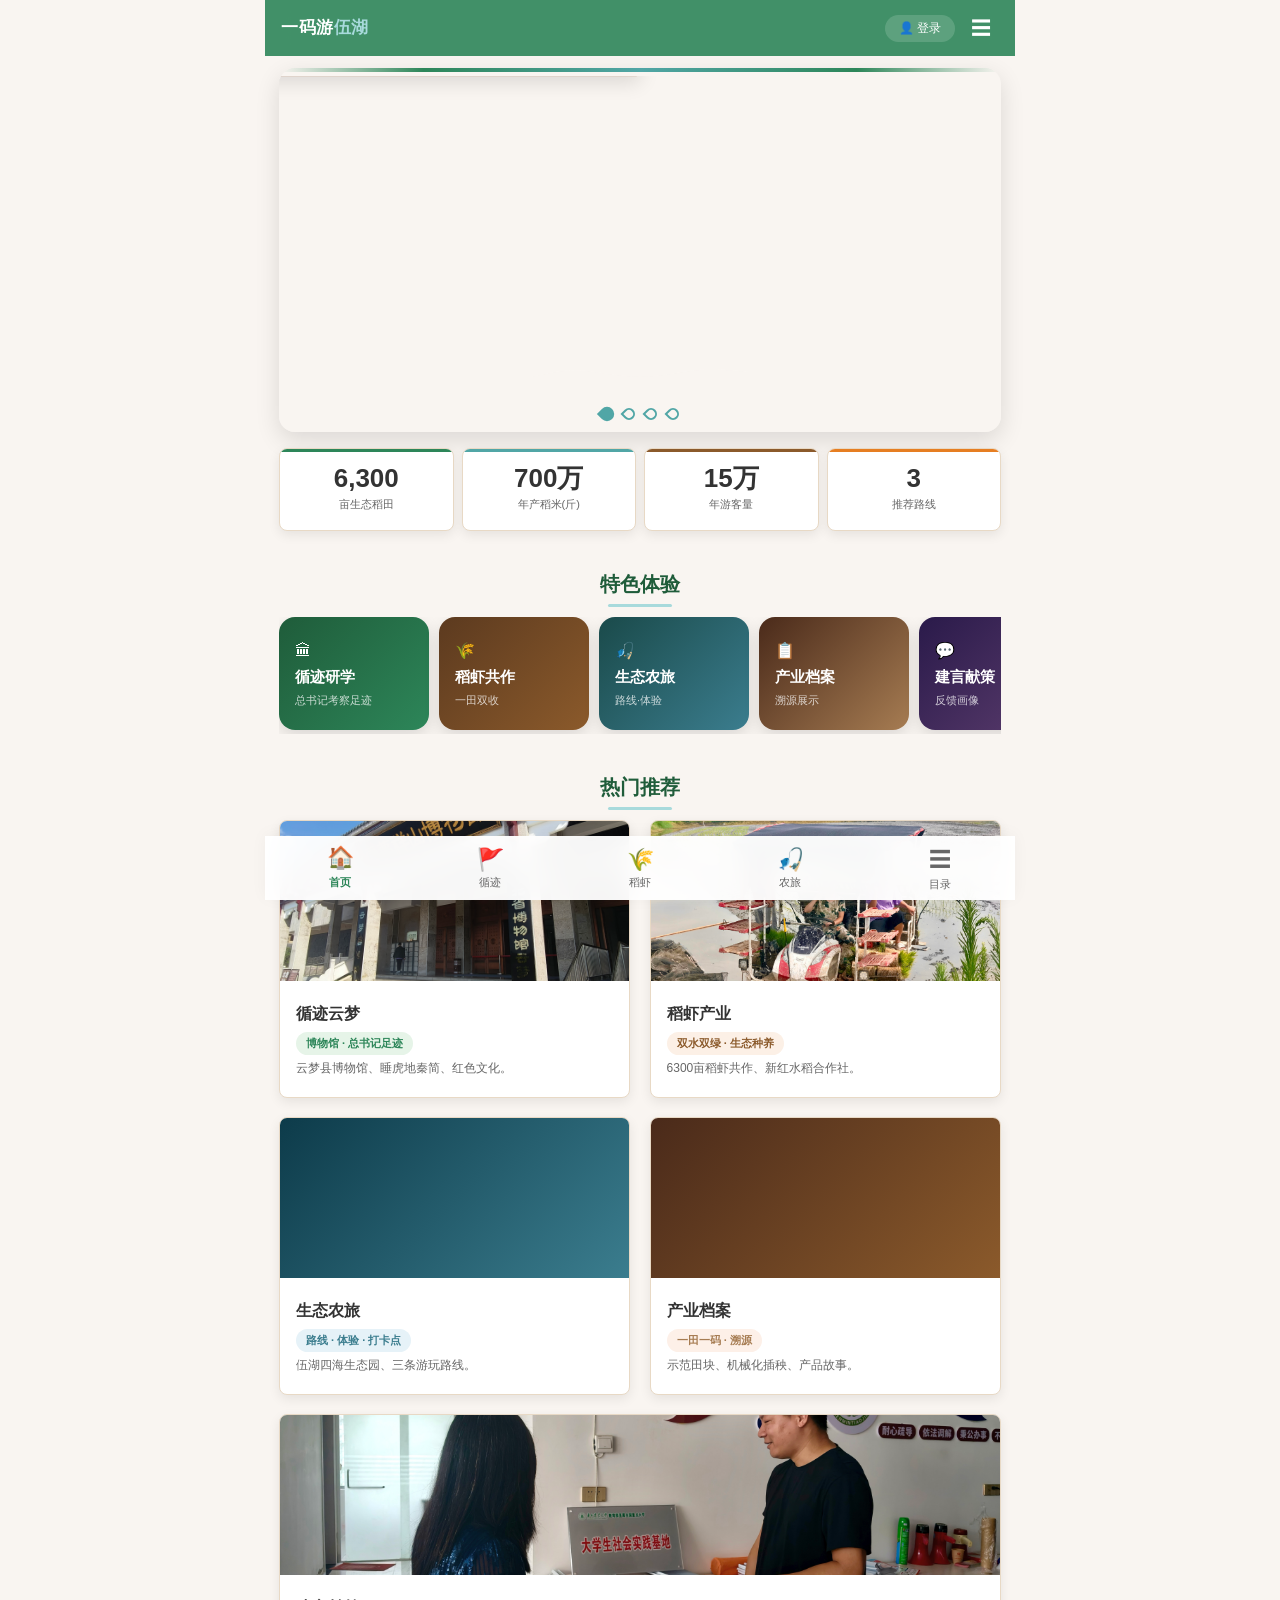
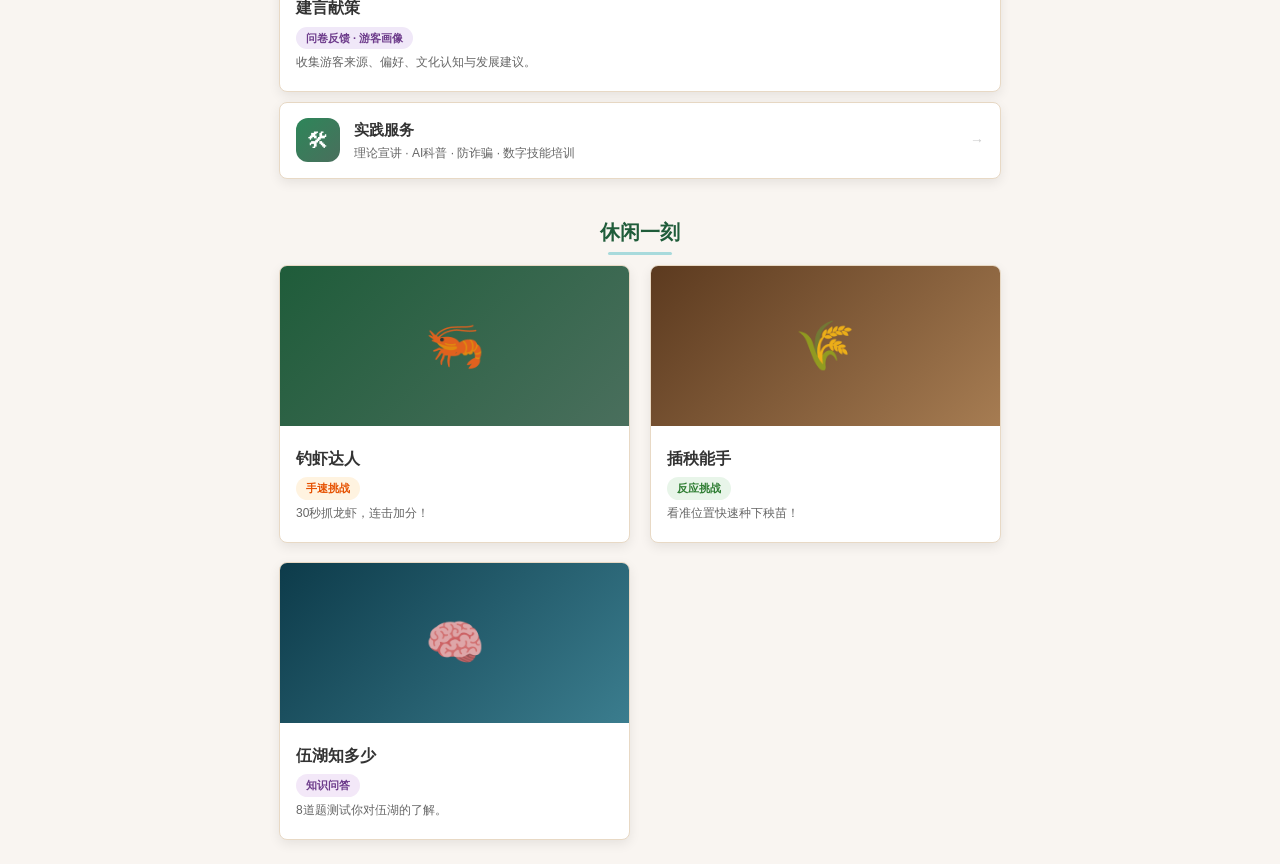
==== index.html @ 850acbae "fix: 所有图片标签直接使用文件名 - 全部 ps-label / pc-label 改为原始文件名（去 .jpg） - 视频下方增加文件名提示条 - 产业档案图片标签同步更新" ====
<!DOCTYPE html>
<html lang="zh-CN">
<head>
<meta charset="UTF-8"/>
<meta name="viewport" content="width=device-width,initial-scale=1,maximum-scale=1,user-scalable=no"/>
<meta property="og:title" content="一码游伍湖"/>
<meta property="og:description" content="循迹悟思想 · 数智兴农旅 · 走好新时代长征路"/>
<meta property="og:image" content="assets/images/博物馆外景.jpg"/>
<title>一码游伍湖</title>
<link rel="stylesheet" href="assets/css/style.css"/>
</head>
<body>

<header class="topbar" id="topbar">
  <div class="t-l"><span class="t-brand">一码游<em>伍湖</em></span></div>
  <div class="t-r">
    <button class="t-btn" id="login-btn" onclick="doLogin()">👤 登录</button>
    <button class="t-menu" onclick="toggleDir()" style="margin-left:2px">☰</button>
  </div>
</header>

<div class="dir-overlay" id="dir-overlay" onclick="if(event.target===this)closeDir()">
  <div class="dir-panel">
    <div class="dp-hd"><h3>全站导航</h3><button class="dp-close" onclick="closeDir()">✕</button></div>
    <div class="dp-list">
      <a class="dp-item" onclick="switchTab('home');closeDir()"><div class="dp-badge" style="background:linear-gradient(135deg,#2d8659,#4A6F5D)">🏠</div>首页</a>
      <a class="dp-item" onclick="switchTab('culture');closeDir()"><div class="dp-badge" style="background:linear-gradient(135deg,#9b2d2d,#c45050)">🚩</div>循迹研学</a>
      <a class="dp-item" onclick="switchTab('farming');closeDir()"><div class="dp-badge" style="background:linear-gradient(135deg,#2d8659,#6aaa6a)">🌾</div>稻虾产业</a>
      <a class="dp-item" onclick="switchTab('tour');closeDir()"><div class="dp-badge" style="background:linear-gradient(135deg,#2d5f9b,#5a8ec4)">🎣</div>生态农旅</a>
      <a class="dp-item" onclick="goPage('pages/onefield.html')"><div class="dp-badge" style="background:linear-gradient(135deg,#8b5a2b,#c49060)">📋</div>产业档案</a>
      <a class="dp-item" onclick="goPage('pages/survey.html')"><div class="dp-badge" style="background:linear-gradient(135deg,#a65d2e,#d48058)">💬</div>建言献策</a>
      <a class="dp-item" onclick="goPage('pages/service.html')"><div class="dp-badge" style="background:linear-gradient(135deg,#6d3b8b,#9b6eb0)">🛠</div>实践服务</a>
      <a class="dp-item" onclick="goPage('pages/about.html')"><div class="dp-badge" style="background:linear-gradient(135deg,#3b7d8e,#5aa0b4)">ℹ</div>项目说明</a>
    </div>
  </div>
</div>

<main>

<!-- ═══════ 首页 ═══════ -->
<section class="tab-page active" id="tab-home">
  <div class="carousel" id="carousel">
    <div class="cr-stage" id="cr-stage">
      <div class="cr-track" id="cr-track"></div>
      <button class="cr-prev" onclick="crPrev()">◀</button>
      <button class="cr-next" onclick="crNext()">▶</button>
    </div>
    <div class="cr-indicators" id="cr-indicators"></div>
  </div>
  <div class="kpi-row">
    <div class="kpi"><span class="kpi-n">6,300</span><span class="kpi-l">亩生态稻田</span></div>
    <div class="kpi"><span class="kpi-n">700万</span><span class="kpi-l">年产稻米(斤)</span></div>
    <div class="kpi"><span class="kpi-n">15万</span><span class="kpi-l">年游客量</span></div>
    <div class="kpi"><span class="kpi-n">3</span><span class="kpi-l">推荐路线</span></div>
  </div>
  <div class="sec-hd"><span class="sec-title">特色体验</span></div>
  <div class="h-scroll">
    <div class="h-item" onclick="switchTab('culture')">🏛<div class="hi-label">循迹研学</div><div class="hi-hint">总书记考察足迹</div></div>
    <div class="h-item" onclick="switchTab('farming')">🌾<div class="hi-label">稻虾共作</div><div class="hi-hint">一田双收</div></div>
    <div class="h-item" onclick="switchTab('tour')">🎣<div class="hi-label">生态农旅</div><div class="hi-hint">路线·体验</div></div>
    <div class="h-item" onclick="goPage('pages/onefield.html')">📋<div class="hi-label">产业档案</div><div class="hi-hint">溯源展示</div></div>
    <div class="h-item" onclick="goPage('pages/survey.html')">💬<div class="hi-label">建言献策</div><div class="hi-hint">反馈画像</div></div>
  </div>
  <div class="sec-hd"><span class="sec-title">热门推荐</span></div>
  <div class="card-grid">
    <div class="c-card" onclick="switchTab('culture')"><div class="cc-img"><img src="assets/images/博物馆外景.jpg" alt="" onerror="this.style.display='none'"/></div><div class="cc-body"><div class="cc-title">循迹云梦</div><div class="cc-tag">博物馆 · 总书记足迹</div><div class="cc-desc">云梦县博物馆、睡虎地秦简、红色文化。</div></div></div>
    <div class="c-card" onclick="switchTab('farming')"><div class="cc-img"><img src="assets/images/耕作插秧1.jpg" alt="" onerror="this.style.display='none'"/></div><div class="cc-body"><div class="cc-title">稻虾产业</div><div class="cc-tag">双水双绿 · 生态种养</div><div class="cc-desc">6300亩稻虾共作、新红水稻合作社。</div></div></div>
    <div class="c-card" onclick="switchTab('tour')"><div class="cc-img"><img src="assets/images/村内荷花.jpg" alt="" onerror="this.style.display='none'"/></div><div class="cc-body"><div class="cc-title">生态农旅</div><div class="cc-tag">路线 · 体验 · 打卡点</div><div class="cc-desc">伍湖四海生态园、三条游玩路线。</div></div></div>
    <div class="c-card" onclick="goPage('pages/onefield.html')"><div class="cc-img"><img src="assets/images/开插秧机器.jpg" alt="" onerror="this.style.display='none'"/></div><div class="cc-body"><div class="cc-title">产业档案</div><div class="cc-tag">一田一码 · 溯源</div><div class="cc-desc">示范田块、机械化插秧、产品故事。</div></div></div>
    <div class="c-card cg-wide" onclick="goPage('pages/survey.html')"><div class="cc-img"><img src="assets/images/会晤.jpg" alt="" onerror="this.style.display='none'"/></div><div class="cc-body"><div class="cc-title">建言献策</div><div class="cc-tag">问卷反馈 · 游客画像</div><div class="cc-desc">收集游客来源、偏好、文化认知与发展建议。</div></div></div>
  </div>
  <div class="feat-list">
    <div class="feat-row" onclick="goPage('pages/service.html')">
      <div class="fr-icon" style="background:linear-gradient(135deg,#2d8659,#4A6F5D)">🛠</div>
      <div class="fr-body"><h4>实践服务</h4><p>理论宣讲 · AI科普 · 防诈骗 · 数字技能培训</p></div>
      <div class="fr-arrow">→</div>
    </div>
  </div>
  <div class="sec-hd"><span class="sec-title">休闲一刻</span></div>
  <div class="card-grid" style="margin-top:6px">
    <div class="c-card" onclick="goPage('games/shrimp.html')"><div class="cc-img"><span class="cc-emoji">🦐</span></div><div class="cc-body"><div class="cc-title">钓虾达人</div><div class="cc-tag" style="background:#fff3e0;color:#e65100">手速挑战</div><div class="cc-desc">30秒抓龙虾，连击加分！</div></div></div>
    <div class="c-card" onclick="goPage('games/planting.html')"><div class="cc-img"><span class="cc-emoji">🌾</span></div><div class="cc-body"><div class="cc-title">插秧能手</div><div class="cc-tag" style="background:#e8f5e9;color:#2e7d32">反应挑战</div><div class="cc-desc">看准位置快速种下秧苗！</div></div></div>
    <div class="c-card" onclick="goPage('games/quiz.html')"><div class="cc-img"><span class="cc-emoji">🧠</span></div><div class="cc-body"><div class="cc-title">伍湖知多少</div><div class="cc-tag" style="background:#f3e8f8;color:#6d3b8b">知识问答</div><div class="cc-desc">8道题测试你对伍湖的了解。</div></div></div>
  </div>
</section>

<!-- ═══════ 循迹 ═══════ -->
<section class="tab-page" id="tab-culture">
  <div class="hero h-red"><div class="h-t">循迹云梦</div><div class="h-s">云梦县博物馆 · 睡虎地秦简 · 总书记考察足迹</div><div class="h-chip">📍 2024年11月习近平总书记考察</div></div>
  <div class="info-block"><h2>从云梦到伍湖</h2><p>2024年11月，习近平总书记考察云梦县博物馆。7月16日实践队追寻足迹完成研学，参观博物馆展陈、睡虎地秦简、文物修复中心和星空盘；随后前往龚华铭烈士纪念广场。7月17-18日在伍湖村开展产业调研与人物专访。</p></div>

  <div class="sec-hd"><span class="sec-title">📸 云梦县博物馆</span></div>
  <div class="photo-strip">
    <div class="ps-item"><img src="assets/images/博物馆外景.jpg" alt="" loading="lazy" onerror="this.style.display='none'"/><span class="ps-label">博物馆外景</span></div>
    <div class="ps-item"><img src="assets/images/博物馆外景1.jpg" alt="" loading="lazy" onerror="this.style.display='none'"/><span class="ps-label">博物馆外景1</span></div>
    <div class="ps-item"><img src="assets/images/博物馆参观1.jpg" alt="" loading="lazy" onerror="this.style.display='none'"/><span class="ps-label">博物馆参观1</span></div>
    <div class="ps-item"><img src="assets/images/博物馆1.jpg" alt="" loading="lazy" onerror="this.style.display='none'"/><span class="ps-label">博物馆1</span></div>
    <div class="ps-item"><img src="assets/images/博物馆2.jpg" alt="" loading="lazy" onerror="this.style.display='none'"/><span class="ps-label">博物馆2</span></div>
  </div>

  <div class="sec-hd"><span class="sec-title">📸 睡虎地秦简</span></div>
  <div class="photo-strip">
    <div class="ps-item"><img src="assets/images/睡虎地秦简1.jpg" alt="" loading="lazy" onerror="this.style.display='none'"/><span class="ps-label">睡虎地秦简1</span></div>
    <div class="ps-item"><img src="assets/images/睡虎地秦简为吏之道.jpg" alt="" loading="lazy" onerror="this.style.display='none'"/><span class="ps-label">睡虎地秦简为吏之道</span></div>
    <div class="ps-item"><img src="assets/images/睡虎地秦简编年纪.jpg" alt="" loading="lazy" onerror="this.style.display='none'"/><span class="ps-label">睡虎地秦简编年纪</span></div>
    <div class="ps-item"><img src="assets/images/秦简说法.jpg" alt="" loading="lazy" onerror="this.style.display='none'"/><span class="ps-label">秦简说法</span></div>
    <div class="ps-item"><img src="assets/images/文物修复中心.jpg" alt="" loading="lazy" onerror="this.style.display='none'"/><span class="ps-label">文物修复中心</span></div>
    <div class="ps-item"><img src="assets/images/博物馆星空盘.jpg" alt="" loading="lazy" onerror="this.style.display='none'"/><span class="ps-label">博物馆星空盘</span></div>
    <div class="ps-item"><img src="assets/images/博物馆3.jpg" alt="" loading="lazy" onerror="this.style.display='none'"/><span class="ps-label">博物馆3</span></div>
    <div class="ps-item"><img src="assets/images/博物馆4.jpg" alt="" loading="lazy" onerror="this.style.display='none'"/><span class="ps-label">博物馆4</span></div>
  </div>

  <div class="sec-hd"><span class="sec-title">🎬 视频</span></div>
  <div class="info-block" style="padding:0;overflow:hidden">
    <video src="assets/images/video_20260716_093852.mp4" controls preload="none" playsinline style="width:100%;display:block;border-radius:var(--radius)" poster="assets/images/博物馆参观1.jpg"></video>
  </div>
  <div class="notice" style="margin-top:4px">video_20260716_093852.mp4</div>

  <div class="sec-hd"><span class="sec-title">📸 龚华铭烈士纪念广场</span></div>
  <div class="photo-strip">
    <div class="ps-item"><img src="assets/images/烈士纪念.jpg" alt="" loading="lazy" onerror="this.style.display='none'"/><span class="ps-label">烈士纪念</span></div>
    <div class="ps-item"><img src="assets/images/烈士像.jpg" alt="" loading="lazy" onerror="this.style.display='none'"/><span class="ps-label">烈士像</span></div>
    <div class="ps-item"><img src="assets/images/烈士碑.jpg" alt="" loading="lazy" onerror="this.style.display='none'"/><span class="ps-label">烈士碑</span></div>
  </div>

  <div class="sec-hd"><span class="sec-title">📸 实践座谈</span></div>
  <div class="photo-grid">
    <div class="photo-card"><img src="assets/images/会晤.jpg" alt="" loading="lazy" onerror="this.style.display='none'"/><span class="pc-label">会晤</span></div>
    <div class="photo-card"><img src="assets/images/组长讲话.jpg" alt="" loading="lazy" onerror="this.style.display='none'"/><span class="pc-label">组长讲话</span></div>
    <div class="photo-card"><img src="assets/images/党员，廉洁.jpg" alt="" loading="lazy" onerror="this.style.display='none'"/><span class="pc-label">党员，廉洁</span></div>
  </div>

  <div class="sec-hd"><span class="sec-title">循迹时间线</span></div>
  <div class="timeline">
    <div class="tl-row"><div class="tl-dot">📍</div><div class="tl-card"><h4>2024.11 总书记考察云梦县博物馆</h4><p>了解文物保护研究利用，为文化传承保护提供根本遵循</p></div></div>
    <div class="tl-row"><div class="tl-dot">📜</div><div class="tl-card"><h4>睡虎地秦简</h4><p>为吏之道、编年纪——云梦深厚的历史文化底蕴</p></div></div>
    <div class="tl-row"><div class="tl-dot">🚩</div><div class="tl-card"><h4>2026 长征胜利90周年</h4><p>走好新时代长征路，数字赋能乡村振兴</p></div></div>
    <div class="tl-row"><div class="tl-dot">🏘</div><div class="tl-card"><h4>走进伍湖村</h4><p>从县域文化资源走向乡村实践，用青年力量服务农文旅融合</p></div></div>
  </div>

  <div class="sec-hd"><span class="sec-title">文化故事</span></div>
  <div id="story-list" class="dc-list"></div>
</section>

<!-- ═══════ 稻虾 ═══════ -->
<section class="tab-page" id="tab-farming">
  <div class="hero h-green"><div class="h-t">稻虾产业</div><div class="h-s">稻虾共作 · 双水双绿 · 梦辰泽农业</div><div class="h-chip">🌱 6300亩生态种养 · 一田双收 · 户均增收1.8万</div></div>

  <div class="photo-strip">
    <div class="ps-item"><img src="assets/images/耕作插秧1.jpg" alt="" loading="lazy" onerror="this.style.display='none'"/><span class="ps-label">耕作插秧1</span></div>
    <div class="ps-item"><img src="assets/images/开插秧机器.jpg" alt="" loading="lazy" onerror="this.style.display='none'"/><span class="ps-label">开插秧机器</span></div>
    <div class="ps-item"><img src="assets/images/开插秧机器1.jpg" alt="" loading="lazy" onerror="this.style.display='none'"/><span class="ps-label">开插秧机器1</span></div>
    <div class="ps-item"><img src="assets/images/农民工作1.jpg" alt="" loading="lazy" onerror="this.style.display='none'"/><span class="ps-label">农民工作1</span></div>
    <div class="ps-item"><img src="assets/images/新红水稻种植合作社粮食产后服务中心.jpg" alt="" loading="lazy" onerror="this.style.display='none'"/><span class="ps-label">新红水稻种植合作社粮食产后服务中心</span></div>
  </div>

  <div class="kpi-row" style="margin-top:10px">
    <div class="kpi"><span class="kpi-n">6,300</span><span class="kpi-l">亩生态田</span></div>
    <div class="kpi"><span class="kpi-n">700万</span><span class="kpi-l">年产稻米(斤)</span></div>
    <div class="kpi"><span class="kpi-n">252万</span><span class="kpi-l">年产龙虾(斤)</span></div>
    <div class="kpi"><span class="kpi-n">1.8万</span><span class="kpi-l">户均增收(元)</span></div>
  </div>

  <div class="sec-hd"><span class="sec-title">产业模块</span></div>
  <div id="agri-list" class="dc-list"></div>

  <div class="feat-list">
    <div class="feat-row" onclick="goPage('pages/onefield.html')">
      <div class="fr-icon" style="background:linear-gradient(135deg,#8b5a2b,#c49060)">📋</div>
      <div class="fr-body"><h4>产业档案</h4><p>伍湖虾稻米示范田块 · 完整溯源信息</p></div>
      <div class="fr-arrow">→</div>
    </div>
  </div>
</section>

<!-- ═══════ 农旅 ═══════ -->
<section class="tab-page" id="tab-tour">
  <div class="hero h-blue"><div class="h-t">生态农旅</div><div class="h-s">伍湖四海生态园 · 打卡景点 · 路线规划</div><div class="h-chip">🗺 3条推荐路线 · 年接待约15万人次</div></div>

  <div class="photo-strip">
    <div class="ps-item"><img src="assets/images/村内风光.jpg" alt="" loading="lazy" onerror="this.style.display='none'"/><span class="ps-label">村内风光</span></div>
    <div class="ps-item"><img src="assets/images/村内风景.jpg" alt="" loading="lazy" onerror="this.style.display='none'"/><span class="ps-label">村内风景</span></div>
    <div class="ps-item"><img src="assets/images/村内荷花.jpg" alt="" loading="lazy" onerror="this.style.display='none'"/><span class="ps-label">村内荷花</span></div>
    <div class="ps-item"><img src="assets/images/村内池塘.jpg" alt="" loading="lazy" onerror="this.style.display='none'"/><span class="ps-label">村内池塘</span></div>
    <div class="ps-item"><img src="assets/images/打卡点全景.jpg" alt="" loading="lazy" onerror="this.style.display='none'"/><span class="ps-label">打卡点全景</span></div>
    <div class="ps-item"><img src="assets/images/打卡点特写.jpg" alt="" loading="lazy" onerror="this.style.display='none'"/><span class="ps-label">打卡点特写</span></div>
  </div>

  <div class="sec-hd"><span class="sec-title">游玩路线</span></div>
  <div id="route-list" class="dc-list"></div>

  <div class="sec-hd"><span class="sec-title">体验项目</span></div>
  <div class="sc-strip">
    <div class="sc-card"><div class="sc-img"><span>🌾</span></div><div class="sc-body"><h4>稻虾科普</h4><p>了解生态种养模式</p></div></div>
    <div class="sc-card" onclick="goPage('pages/onefield.html')"><div class="sc-img"><span>🏷</span></div><div class="sc-body"><h4>产品溯源</h4><p>扫码知来源</p></div></div>
    <div class="sc-card"><div class="sc-img"><span>🎣</span></div><div class="sc-body"><h4>钓虾体验</h4><p>生态园互动项目</p></div></div>
    <div class="sc-card"><div class="sc-img"><span>🍽</span></div><div class="sc-body"><h4>生态农庄</h4><p>农家菜品尝</p></div></div>
    <div class="sc-card" onclick="goPage('pages/service.html')"><div class="sc-img"><span>🛠</span></div><div class="sc-body"><h4>实践服务</h4><p>AI科普·宣讲</p></div></div>
  </div>
  <button class="btn btn-p mt" onclick="goPage('pages/service.html')">实践服务</button>
</section>

</main>

<nav class="btm-nav">
  <button class="nav-btn active" data-tab="home"><span class="nb-icon">🏠</span><span>首页</span></button>
  <button class="nav-btn" data-tab="culture"><span class="nb-icon">🚩</span><span>循迹</span></button>
  <button class="nav-btn" data-tab="farming"><span class="nb-icon">🌾</span><span>稻虾</span></button>
  <button class="nav-btn" data-tab="tour"><span class="nb-icon">🎣</span><span>农旅</span></button>
  <button class="nav-btn" data-tab="menu"><span class="nb-icon">☰</span><span>目录</span></button>
</nav>

<script src="assets/js/qrcode.min.js"></script>
<script src="assets/js/config.js"></script>
<script src="assets/js/data.js"></script>
<script src="https://webapi.amap.com/maps?v=2.0&key=4fdae096ccadbd8631d6ea2557a6b2a7"></script>
<script src="assets/js/map.js"></script>
<script src="assets/js/main.js"></script>
</body>
</html>
---- assets/css/style.css ----
/* ═════════════════════════════════════════
   一码游伍湖 · 设计系统 v3
   灵感来源: 神农架长坊村 + 伍湖村特色
   ═════════════════════════════════════════ */
*,*::before,*::after{box-sizing:border-box;margin:0;padding:0}

:root{
  --nature:#2d8659;--nature-dark:#1f5c3a;--nature-light:#4A6F5D;
  --water:#51a6a6;--water-light:#A8DADC;
  --wood:#8b5a2b;--wood-light:#D4B59E;
  --accent:#e67e22;
  --ink:#333;--ink-light:#666;
  --bg:#f9f5f1;--cream:#F5F5F0;
  --white:#fff;
  --shadow:0 4px 12px rgba(0,0,0,.08);
  --shadow-lg:0 8px 24px rgba(0,0,0,.12);
  --radius:.5rem;--radius-lg:1rem;
  --ease:cubic-bezier(.25,.8,.25,1);
  --top:56px;--btm:64px;
}

body{
  font-family:"PingFang SC","Noto Sans SC","Microsoft YaHei",sans-serif;
  font-size:16px;color:var(--ink);background:var(--bg);
  line-height:1.7;max-width:750px;margin:0 auto;min-height:100vh;
  padding-top:var(--top);padding-bottom:calc(var(--btm)+24px);
  -webkit-font-smoothing:antialiased;-webkit-tap-highlight-color:transparent
}

/* ═══════ 顶部导航 ═══════ */
.topbar{
  position:fixed;top:0;left:50%;transform:translateX(-50%);z-index:200;
  width:100%;max-width:750px;height:var(--top);
  background:rgba(45,134,89,.9);backdrop-filter:blur(12px);
  display:flex;align-items:center;justify-content:space-between;
  padding:0 16px;color:#fff;font-size:14px;
  transition:background .3s ease
}
.topbar.scrolled{background:rgba(31,92,58,.95);box-shadow:0 2px 12px rgba(0,0,0,.15)}
.topbar .t-l{display:flex;align-items:center;gap:8px}
.topbar .t-logo{width:30px;height:30px;border-radius:50%;object-fit:cover}
.topbar .t-brand{font-size:17px;font-weight:700;letter-spacing:.5px}
.topbar .t-brand em{font-style:normal;color:var(--water-light)}
.topbar .t-r{display:flex;align-items:center;gap:6px}
.topbar .t-btn{
  background:rgba(255,255,255,.15);border:none;color:#fff;font-size:12px;
  padding:5px 14px;border-radius:20px;cursor:pointer;font-weight:500;
  transition:background .2s;display:flex;align-items:center;gap:4px
}
.topbar .t-btn:active,.topbar .t-btn:hover{background:rgba(255,255,255,.25)}
.topbar .t-btn.logged{background:var(--cream);color:var(--nature-dark);font-weight:600}
.topbar .t-menu{background:none;border:none;color:#fff;font-size:20px;cursor:pointer;padding:4px 8px}

/* ═══════ 目录面板 ═══════ */
.dir-overlay{
  position:fixed;top:0;left:0;right:0;bottom:0;z-index:300;
  background:rgba(0,0,0,.3);display:none
}
.dir-overlay.open{display:block;animation:fadeIn .2s}
.dir-panel{
  position:absolute;right:0;top:0;bottom:0;width:80%;max-width:340px;
  background:var(--white);box-shadow:-8px 0 32px rgba(0,0,0,.1);
  display:flex;flex-direction:column;animation:slideIn .28s var(--ease)
}
@keyframes slideIn{from{transform:translateX(60%)}to{transform:translateX(0)}}
@keyframes fadeIn{from{opacity:0}to{opacity:1}}
.dir-panel .dp-hd{
  display:flex;align-items:center;justify-content:space-between;
  padding:20px 20px 12px;border-bottom:1px solid #eee
}
.dir-panel .dp-hd h3{font-size:18px;font-weight:800;color:var(--nature-dark)}
.dir-panel .dp-close{
  background:none;border:none;width:36px;height:36px;border-radius:50%;
  font-size:18px;cursor:pointer;color:#999;display:flex;align-items:center;justify-content:center
}
.dir-panel .dp-close:active{background:#f0f0f0}
.dir-panel .dp-list{flex:1;overflow-y:auto;padding:8px 0}
.dp-item{
  display:flex;align-items:center;gap:14px;padding:14px 20px;
  cursor:pointer;font-size:15px;color:var(--ink);border-bottom:1px solid #f8f8f8
}
.dp-item:active{background:var(--bg)}
.dp-item .dp-badge{
  width:34px;height:34px;border-radius:8px;display:flex;align-items:center;
  justify-content:center;font-size:17px;color:#fff;flex-shrink:0
}
.dp-item .dp-arrow{color:#ccc;font-size:13px;margin-left:auto}

/* ═══════ 3D 轮播 ═══════ */
.carousel{
  position:relative;margin:12px 14px 0;border-radius:var(--radius-lg);
  overflow:hidden;box-shadow:var(--shadow-lg);background:var(--bg);
  padding:8px 0 0
}
.carousel::before{
  content:'';position:absolute;top:0;left:0;right:0;height:4px;z-index:5;
  background:linear-gradient(90deg,transparent,var(--nature) 20%,var(--water) 50%,var(--nature) 80%,transparent)
}
.cr-stage{position:relative;width:100%;min-height:320px;overflow:hidden}
.cr-stage::after{
  content:'';position:absolute;bottom:0;left:0;right:0;height:3rem;
  background:url("data:image/svg+xml,%3Csvg xmlns='http://www.w3.org/2000/svg' viewBox='0 0 1440 320'%3E%3Cpath fill='%23f9f5f1' d='M0,192L48,181.3C96,171,192,149,288,149.3C384,149,480,171,576,181.3C672,192,768,192,864,181.3C960,171,1056,149,1152,144C1248,139,1344,149,1392,154.7L1440,160L1440,320L1392,320C1344,320,1248,320,1152,320C1056,320,960,320,864,320C768,320,672,320,576,320C480,320,384,320,288,320C192,320,96,320,48,320L0,320Z'%3E%3C/path%3E%3C/svg%3E");
  background-size:100% 3rem;z-index:3;pointer-events:none
}
.cr-track{
  position:relative;width:100%;height:100%;display:flex;align-items:center;justify-content:center
}
.cr-slide{
  position:absolute;width:85%;padding-bottom:56%;border-radius:4px;overflow:hidden;
  box-shadow:0 6px 20px rgba(0,0,0,.12);border:1px solid #d9c7b8;
  cursor:pointer;transition:all .6s var(--ease);
  background:#f0e9e0
}
.cr-slide::after{
  content:'→';position:absolute;top:10px;right:10px;color:rgba(255,255,255,.7);
  font-size:16px;opacity:0;transition:all .3s;text-shadow:1px 1px 2px rgba(0,0,0,.5)
}
.cr-slide:hover::after{opacity:1;transform:translateX(5px)}
.cr-slide img{width:100%;height:100%;object-fit:cover;display:block}
.cr-slide .cr-img-placeholder{
  position:absolute;top:0;left:0;width:100%;height:100%;
  display:flex;align-items:center;justify-content:center;font-size:48px
}
.cr-slide:nth-child(1) .cr-img-placeholder{background:linear-gradient(135deg,#1f5c3a,#2d8659 50%,#4A6F5D)}
.cr-slide:nth-child(2) .cr-img-placeholder{background:linear-gradient(135deg,#5c2515,#8b5a2b 50%,#a67c52)}
.cr-slide:nth-child(3) .cr-img-placeholder{background:linear-gradient(135deg,#0d3b4a,#2d5f9b 50%,#4a7ec0)}
.cr-slide:nth-child(4) .cr-img-placeholder{background:linear-gradient(135deg,#1a4a4a,#3b7d8e 50%,#5aa0b4)}
.cr-caption{
  position:absolute;bottom:0;left:0;right:0;padding:14px;
  background:linear-gradient(transparent,rgba(45,134,89,.8));
  color:#fff;transform:translateY(100%);transition:transform .3s ease
}
.cr-slide:hover .cr-caption{transform:translateY(0)}
.cr-caption h3{font-size:16px;font-weight:700;border-bottom:1px dashed rgba(255,255,255,.5);padding-bottom:4px;margin-bottom:4px}
.cr-caption p{font-size:12px;opacity:.9}

/* 轮播指示器 */
.cr-indicators{
  display:flex;justify-content:center;gap:10px;padding:12px 0;position:relative;z-index:4;background:var(--bg)
}
.cr-indicators button{
  width:12px;height:12px;border-radius:50% 50% 50% 0;transform:rotate(45deg);
  background:transparent;border:2px solid var(--water);cursor:pointer;
  transition:all .3s ease
}
.cr-indicators button.active{background:var(--water);border-color:var(--water);transform:rotate(45deg) scale(1.2)}

/* 轮播导航按钮 */
.cr-prev,.cr-next{
  position:absolute;top:42%;transform:translateY(-50%);z-index:10;
  width:40px;height:40px;border-radius:50%;background:var(--wood);
  border:2px solid #a67c52;color:#fff;font-size:18px;cursor:pointer;
  display:flex;align-items:center;justify-content:center;
  opacity:0;transition:all .3s ease;box-shadow:0 3px 8px rgba(0,0,0,.15)
}
.cr-prev{left:10px}.cr-next{right:10px}
.carousel:hover .cr-prev,.carousel:hover .cr-next{opacity:1}
.cr-prev:hover,.cr-next:hover{background:#744b24;transform:translateY(-50%) scale(1.1)}

@media(max-width:768px){
  .cr-stage{min-height:260px}
  .cr-prev,.cr-next{width:34px;height:34px;font-size:14px}
  .cr-caption{padding:10px}
  .cr-caption h3{font-size:14px}
  .cr-caption p{font-size:11px}
}
@media(max-width:576px){.cr-stage{min-height:220px}}

/* ═══════ 数据看板 ═══════ */
.kpi-row{display:flex;gap:8px;margin:16px 14px 0}
.kpi{
  flex:1;background:var(--white);border-radius:var(--radius);padding:16px 10px;
  text-align:center;box-shadow:var(--shadow);position:relative;overflow:hidden;
  border:1px solid #e8d9c5
}
.kpi::before{content:'';position:absolute;top:0;left:0;right:0;height:3px}
.kpi:nth-child(1)::before{background:var(--nature)}
.kpi:nth-child(2)::before{background:var(--water)}
.kpi:nth-child(3)::before{background:var(--wood)}
.kpi:nth-child(4)::before{background:var(--accent)}
.kpi .kpi-n{display:block;font-size:26px;font-weight:800;color:var(--ink);line-height:1}
.kpi .kpi-l{display:block;font-size:11px;color:var(--ink-light);margin-top:4px}

/* ═══════ 区块标题 ═══════ */
.sec-hd{
  text-align:center;margin:36px 14px 16px;position:relative
}
.sec-hd .sec-title{
  font-size:20px;font-weight:800;color:var(--nature-dark);display:inline-block;position:relative
}
.sec-hd .sec-title::after{
  content:'';position:absolute;bottom:-6px;left:10%;width:80%;height:3px;
  background:var(--water-light);border-radius:3px
}

/* ═══════ 横向入口 ═══════ */
.h-scroll{display:flex;gap:10px;margin:0 14px 6px;overflow-x:auto;padding-bottom:4px;scroll-snap-type:x mandatory}
.h-scroll::-webkit-scrollbar{display:none}
.h-item{
  flex-shrink:0;width:150px;padding:20px 16px;border-radius:var(--radius-lg);
  color:#fff;cursor:pointer;scroll-snap-align:start;
  box-shadow:0 6px 16px rgba(0,0,0,.12);position:relative;overflow:hidden;
  transition:transform .3s ease,box-shadow .3s ease
}
.h-item:hover{transform:translateY(-4px);box-shadow:0 10px 24px rgba(0,0,0,.18)}
.h-item:active{transform:scale(.96)}
.h-item .hi-icon{font-size:34px;margin-bottom:10px}
.h-item .hi-label{font-size:15px;font-weight:700}
.h-item .hi-hint{font-size:11px;opacity:.75;margin-top:2px}
.h-item:nth-child(1){background:linear-gradient(135deg,#1f5c3a,#2d8659)}
.h-item:nth-child(2){background:linear-gradient(135deg,#5c3a1f,#8b5a2b)}
.h-item:nth-child(3){background:linear-gradient(135deg,#1a4a4a,#3b7d8e)}
.h-item:nth-child(4){background:linear-gradient(135deg,#4a2a1a,#a67c52)}
.h-item:nth-child(5){background:linear-gradient(135deg,#2a1a4a,#5c3d6e)}

/* ═══════ 卡片网格 ═══════ */
.card-grid{display:grid;grid-template-columns:1fr 1fr;gap:1.2rem;margin:0 14px}
.card-grid .cg-wide{grid-column:span 2}

.c-card{
  background:var(--white);border-radius:var(--radius);overflow:hidden;
  box-shadow:var(--shadow);cursor:pointer;transition:transform .3s ease,box-shadow .3s ease;
  border:1px solid #e8d9c5
}
.c-card:hover{transform:translateY(-5px);box-shadow:var(--shadow-lg)}
.c-card:active{transform:scale(.97)}
.c-card .cc-img{
  width:100%;height:160px;display:flex;align-items:center;justify-content:center;
  font-size:48px;color:rgba(255,255,255,.85)
}
.c-card:nth-child(1) .cc-img{background:linear-gradient(135deg,#1f5c3a,#4A6F5D)}
.c-card:nth-child(2) .cc-img{background:linear-gradient(135deg,#5c3a1f,#a67c52)}
.c-card:nth-child(3) .cc-img{background:linear-gradient(135deg,#0d3b4a,#3b7d8e)}
.c-card:nth-child(4) .cc-img{background:linear-gradient(135deg,#4a2a1a,#8b5a2b)}
.c-card:nth-child(5) .cc-img{background:linear-gradient(135deg,#2a1a4a,#6d3b8b)}
.c-card .cc-body{padding:1.2rem 1rem}
.c-card .cc-body .cc-title{font-size:16px;font-weight:700;color:var(--ink)}
.c-card .cc-body .cc-tag{
  display:inline-block;margin:5px 0 4px;padding:2px 10px;border-radius:99px;
  font-size:11px;font-weight:600
}
.c-card:nth-child(1) .cc-tag{background:#e6f4e8;color:var(--nature)}
.c-card:nth-child(2) .cc-tag{background:#fcf0e6;color:var(--wood)}
.c-card:nth-child(3) .cc-tag{background:#e6f2f8;color:#3b7d8e}
.c-card:nth-child(4) .cc-tag{background:#fdf0e8;color:#a67c52}
.c-card:nth-child(5) .cc-tag{background:#f0e8f8;color:#6d3b8b}
.c-card .cc-body .cc-desc{font-size:12px;color:var(--ink-light);line-height:1.55}

@media(max-width:576px){.card-grid{grid-template-columns:1fr}.card-grid .cg-wide{grid-column:span 1}}

/* ═══════ 详情卡片列表 ═══════ */
.dc-list{margin:0 14px}
.dc-card{
  background:var(--white);border-radius:var(--radius);overflow:hidden;
  box-shadow:var(--shadow);margin-bottom:12px;cursor:pointer;
  transition:transform .3s ease,box-shadow .3s ease;border:1px solid #e8d9c5
}
.dc-card:hover{transform:translateY(-3px);box-shadow:var(--shadow-lg)}
.dc-card:active{transform:scale(.98)}
.dc-card .dc-top{
  width:100%;height:120px;display:flex;align-items:center;justify-content:center;
  font-size:36px;color:rgba(255,255,255,.85)
}
.dc-card .dc-body{padding:1.2rem 1rem;position:relative}
.dc-card .dc-body .dc-title{font-size:16px;font-weight:700;color:var(--ink)}
.dc-card .dc-body .dc-badge{
  position:absolute;top:-16px;right:14px;padding:4px 12px;border-radius:99px;
  font-size:11px;font-weight:600;color:#fff;background:var(--nature);
  box-shadow:0 2px 8px rgba(45,134,89,.25)
}
.dc-card .dc-body .dc-sub{font-size:12px;color:var(--ink-light);margin-top:6px;line-height:1.5}

/* ═══════ 区域介绍 Hero ═══════ */
.hero{
  margin:12px 14px 0;padding:32px 22px;border-radius:var(--radius-lg);
  color:#fff;position:relative;overflow:hidden
}
.hero::after{
  content:'';position:absolute;top:-40px;right:-20px;width:120px;height:120px;
  border-radius:50%;border:1.5px solid rgba(255,255,255,.1)
}
.hero .h-t{font-size:34px;font-weight:900;letter-spacing:-.5px;position:relative;z-index:1}
.hero .h-s{font-size:14px;opacity:.85;margin-top:8px;position:relative;z-index:1}
.hero .h-chip{
  display:inline-block;margin-top:12px;padding:5px 14px;border-radius:99px;
  background:rgba(255,255,255,.18);font-size:11px;font-weight:600;position:relative;z-index:1
}
.hero.h-red{background:linear-gradient(135deg,#6b1515,#9b2d2d 50%,#c45050)}
.hero.h-green{background:linear-gradient(135deg,#1a3f22,#2d8659 50%,#4A6F5D)}
.hero.h-blue{background:linear-gradient(135deg,#0d3b4a,#2d5f9b 50%,#4a7ec0)}
.hero.h-orange{background:linear-gradient(135deg,#5c2010,#a65d2e 50%,#c48058)}

/* ═══════ 信息块 ═══════ */
.info-block{
  background:var(--white);margin:10px 14px 0;padding:20px 22px;
  border-radius:var(--radius);box-shadow:var(--shadow);border:1px solid #e8d9c5
}
.info-block h2{font-size:17px;font-weight:700;color:var(--nature-dark);margin-bottom:6px}
.info-block p{color:var(--ink-light);font-size:14px;line-height:1.75}

/* ═══════ 时间线 ═══════ */
.timeline{padding:0 14px}
.tl-row{display:flex;gap:12px;padding-bottom:16px;position:relative}
.tl-row::before{
  content:'';position:absolute;left:17px;top:38px;bottom:0;width:1.5px;
  background:linear-gradient(180deg,#9b2d2d,#e0e0e0)
}
.tl-row:last-child::before{display:none}
.tl-dot{
  width:36px;height:36px;border-radius:50%;flex-shrink:0;display:flex;
  align-items:center;justify-content:center;font-size:18px;color:#fff;
  box-shadow:0 2px 12px rgba(0,0,0,.15);position:relative;z-index:2
}
.tl-row:nth-child(1) .tl-dot{background:linear-gradient(135deg,#9b2d2d,#c45050)}
.tl-row:nth-child(2) .tl-dot{background:linear-gradient(135deg,#2d5f9b,#5a8ec4)}
.tl-row:nth-child(3) .tl-dot{background:linear-gradient(135deg,#2d8659,#6aaa6a)}
.tl-row:nth-child(4) .tl-dot{background:linear-gradient(135deg,#8b5a2b,#c49060)}
.tl-card{
  flex:1;background:var(--white);border-radius:var(--radius);padding:14px 18px;
  box-shadow:var(--shadow);border:1px solid #e8d9c5
}
.tl-card h4{font-size:14px;font-weight:700;color:var(--ink)}
.tl-card p{font-size:12px;color:var(--ink-light);margin-top:2px;line-height:1.5}

/* ═══════ 横向图卡 ═══════ */
.sc-strip{display:flex;gap:10px;margin:0 14px;overflow-x:auto;padding:4px 0;scroll-snap-type:x mandatory}
.sc-strip::-webkit-scrollbar{display:none}
.sc-card{
  flex-shrink:0;width:160px;border-radius:var(--radius);overflow:hidden;
  background:var(--white);box-shadow:var(--shadow);cursor:pointer;
  transition:transform .3s ease,box-shadow .3s ease;scroll-snap-align:start
}
.sc-card:hover{transform:translateY(-4px);box-shadow:var(--shadow-lg)}
.sc-card:active{transform:scale(.96)}
.sc-card .sc-img{
  height:110px;display:flex;align-items:center;justify-content:center;font-size:44px;color:rgba(255,255,255,.8)
}
.sc-card:nth-child(1) .sc-img{background:linear-gradient(135deg,#a8d8a8,#6aaa6a)}
.sc-card:nth-child(2) .sc-img{background:linear-gradient(135deg,#f0d890,#d4a853)}
.sc-card:nth-child(3) .sc-img{background:linear-gradient(135deg,#a8d0e0,#5a8ec4)}
.sc-card:nth-child(4) .sc-img{background:linear-gradient(135deg,#e0c8a8,#c49060)}
.sc-card:nth-child(5) .sc-img{background:linear-gradient(135deg,#d0b8e0,#8b6eaa)}
.sc-card .sc-body{padding:10px 12px}
.sc-card .sc-body h4{font-size:13px;font-weight:700;color:var(--ink)}
.sc-card .sc-body p{font-size:11px;color:var(--ink-light);margin-top:1px}

/* ═══════ 特色条目 ═══════ */
.feat-list{margin:10px 14px 0}
.feat-row{
  display:flex;align-items:center;gap:14px;padding:14px 16px;
  background:var(--white);border-radius:var(--radius);margin-bottom:8px;
  box-shadow:var(--shadow);cursor:pointer;transition:all .2s;border:1px solid #e8d9c5
}
.feat-row:active{transform:scale(.98)}
.feat-row .fr-icon{
  width:44px;height:44px;border-radius:12px;display:flex;align-items:center;
  justify-content:center;font-size:22px;color:#fff;flex-shrink:0
}
.feat-row .fr-body{flex:1}
.feat-row .fr-body h4{font-size:15px;font-weight:700;color:var(--ink)}
.feat-row .fr-body p{font-size:12px;color:var(--ink-light);margin-top:1px}
.feat-row .fr-arrow{color:#ccc;font-size:14px}

/* ═══════ 表单 ═══════ */
.form-g{
  background:var(--white);margin:10px 14px 0;padding:18px;border-radius:var(--radius);
  box-shadow:var(--shadow);border:1px solid #e8d9c5
}
.form-g label{display:block;font-size:14px;font-weight:600;color:var(--ink);margin-bottom:8px}
.form-i,.form-s,.form-t{
  width:100%;padding:12px;background:var(--bg);border:1.5px solid #d9c7b8;
  border-radius:var(--radius);font-size:14px;color:var(--ink);font-family:inherit;
  transition:border .2s
}
.form-i:focus,.form-s:focus,.form-t:focus{outline:none;border-color:var(--nature);background:var(--white)}
.form-t{min-height:120px;resize:vertical}

/* ═══════ 链接按钮 ═══════ */
.clink{
  display:inline-flex;align-items:center;gap:4px;color:var(--nature-dark);
  font-weight:500;text-decoration:none;padding:.5rem 1.2rem;border-radius:2rem;
  transition:all .3s ease;cursor:pointer;font-size:14px
}
.clink:hover{color:var(--water);background:rgba(45,134,89,.1)}
.clink .cl-arrow{transition:transform .3s ease}
.clink:hover .cl-arrow{transform:translateX(3px)}
.clink-primary{background:var(--nature-dark);color:#fff}
.clink-primary:hover{background:var(--water);color:var(--ink)}

/* ═══════ 按钮 ═══════ */
.btn{
  display:block;width:calc(100% - 28px);margin:16px 14px 0;padding:15px;
  border:none;border-radius:2rem;font-size:15px;font-weight:700;cursor:pointer;
  text-align:center;text-decoration:none;transition:all .3s ease;
  letter-spacing:.3px
}
.btn:active{transform:scale(.97)}
.btn-p{background:linear-gradient(135deg,var(--nature),var(--nature-light));color:#fff;box-shadow:0 4px 16px rgba(45,134,89,.25)}
.btn-p:hover{background:linear-gradient(135deg,var(--nature-dark),var(--nature));transform:translateY(-2px)}
.btn-s{background:linear-gradient(135deg,var(--accent),#f0a050);color:#fff;box-shadow:0 4px 16px rgba(230,126,34,.25)}

/* ═══════ 提示条 ═══════ */
.notice{
  margin:16px 14px 0;padding:14px 16px;border-radius:var(--radius);
  background:#fffbf0;color:#8b6914;font-size:13px;line-height:1.7;
  border:1px solid #f0e0b0
}

/* ═══════ Tab 页面 ═══════ */
.tab-page{display:none;padding-bottom:24px}
.tab-page.active{display:block;animation:pageIn .3s ease}
@keyframes pageIn{from{opacity:0;transform:translateY(10px)}to{opacity:1;transform:translateY(0)}}

/* ═══════ 底部导航 ═══════ */
.btm-nav{
  position:fixed;bottom:0;left:50%;transform:translateX(-50%);z-index:200;
  width:100%;max-width:750px;height:var(--btm);
  background:rgba(255,255,255,.96);backdrop-filter:blur(12px);
  display:flex;justify-content:space-around;align-items:center;
  box-shadow:0 -2px 16px rgba(0,0,0,.04);padding-bottom:env(safe-area-inset-bottom,0)
}
.nav-btn{
  flex:1;display:flex;flex-direction:column;align-items:center;justify-content:center;
  background:none;border:none;cursor:pointer;padding:6px 0;color:var(--ink-light);
  font-size:11px;font-weight:500;gap:2px;transition:color .2s
}
.nav-btn .nb-icon{font-size:22px}
.nav-btn.active{color:var(--nature);font-weight:700}
.nav-btn.active .nb-icon{transform:translateY(-2px);transition:transform .2s}

/* ═══════ 杂项 ═══════ */
.back-bar{padding:12px 14px 0}
.back-bar a{color:var(--nature);text-decoration:none;font-size:14px;font-weight:600}
.field-line{display:flex;padding:10px 0;font-size:14px;border-bottom:1px solid #f0e8de}
.field-line:last-child{border-bottom:none}
.field-line .fl-k{color:var(--ink-light);width:80px;flex-shrink:0;font-weight:500}
.field-line .fl-v{color:var(--ink);flex:1}
.field-tag{display:inline-block;margin:8px 0 12px;padding:4px 12px;border-radius:99px;background:#e6f4e8;color:var(--nature);font-size:12px;font-weight:600}
.warn-card{border-left:3px solid var(--accent)!important;background:#fffbf5!important}
.qrcode-box{display:flex;justify-content:center;margin:16px 0}
.map-container{width:100%;height:280px;background:#f0e8de;border-radius:var(--radius);overflow:hidden;margin-top:8px}
.placeholder{color:#bbb!important;font-style:italic}
.mt{margin-top:16px}.mb{margin-bottom:16px}

/* ═══════ 卡片真实图片 ═══════ */
.c-card .cc-img{position:relative;overflow:hidden}
.c-card .cc-img img{width:100%;height:160px;object-fit:cover;display:block}
.c-card .cc-emoji{display:flex;align-items:center;justify-content:center;height:160px;font-size:48px}

/* ═══════ 照片墙网格 ═══════ */
.photo-grid{display:grid;grid-template-columns:1fr 1fr;gap:8px;margin:12px 14px 0}
.photo-card{
  position:relative;border-radius:var(--radius);overflow:hidden;
  box-shadow:var(--shadow);aspect-ratio:4/3
}
.photo-card img{width:100%;height:100%;object-fit:cover;display:block}
.photo-card .pc-label{
  position:absolute;bottom:0;left:0;right:0;padding:6px 10px;
  background:linear-gradient(transparent,rgba(0,0,0,.55));color:#fff;
  font-size:12px;font-weight:600;line-height:1.4
}

/* ═══════ 横向照片条 ═══════ */
.photo-strip{display:flex;gap:8px;margin:12px 14px 0;overflow-x:auto;scroll-snap-type:x mandatory;padding-bottom:2px}
.photo-strip::-webkit-scrollbar{display:none}
.ps-item{
  flex-shrink:0;width:200px;border-radius:var(--radius);overflow:hidden;
  box-shadow:var(--shadow);scroll-snap-align:start;position:relative
}
.ps-item img{width:100%;height:130px;object-fit:cover;display:block}
.ps-item .ps-label{
  position:absolute;bottom:0;left:0;right:0;padding:5px 10px;
  background:linear-gradient(transparent,rgba(0,0,0,.5));color:#fff;
  font-size:11px;font-weight:600
}
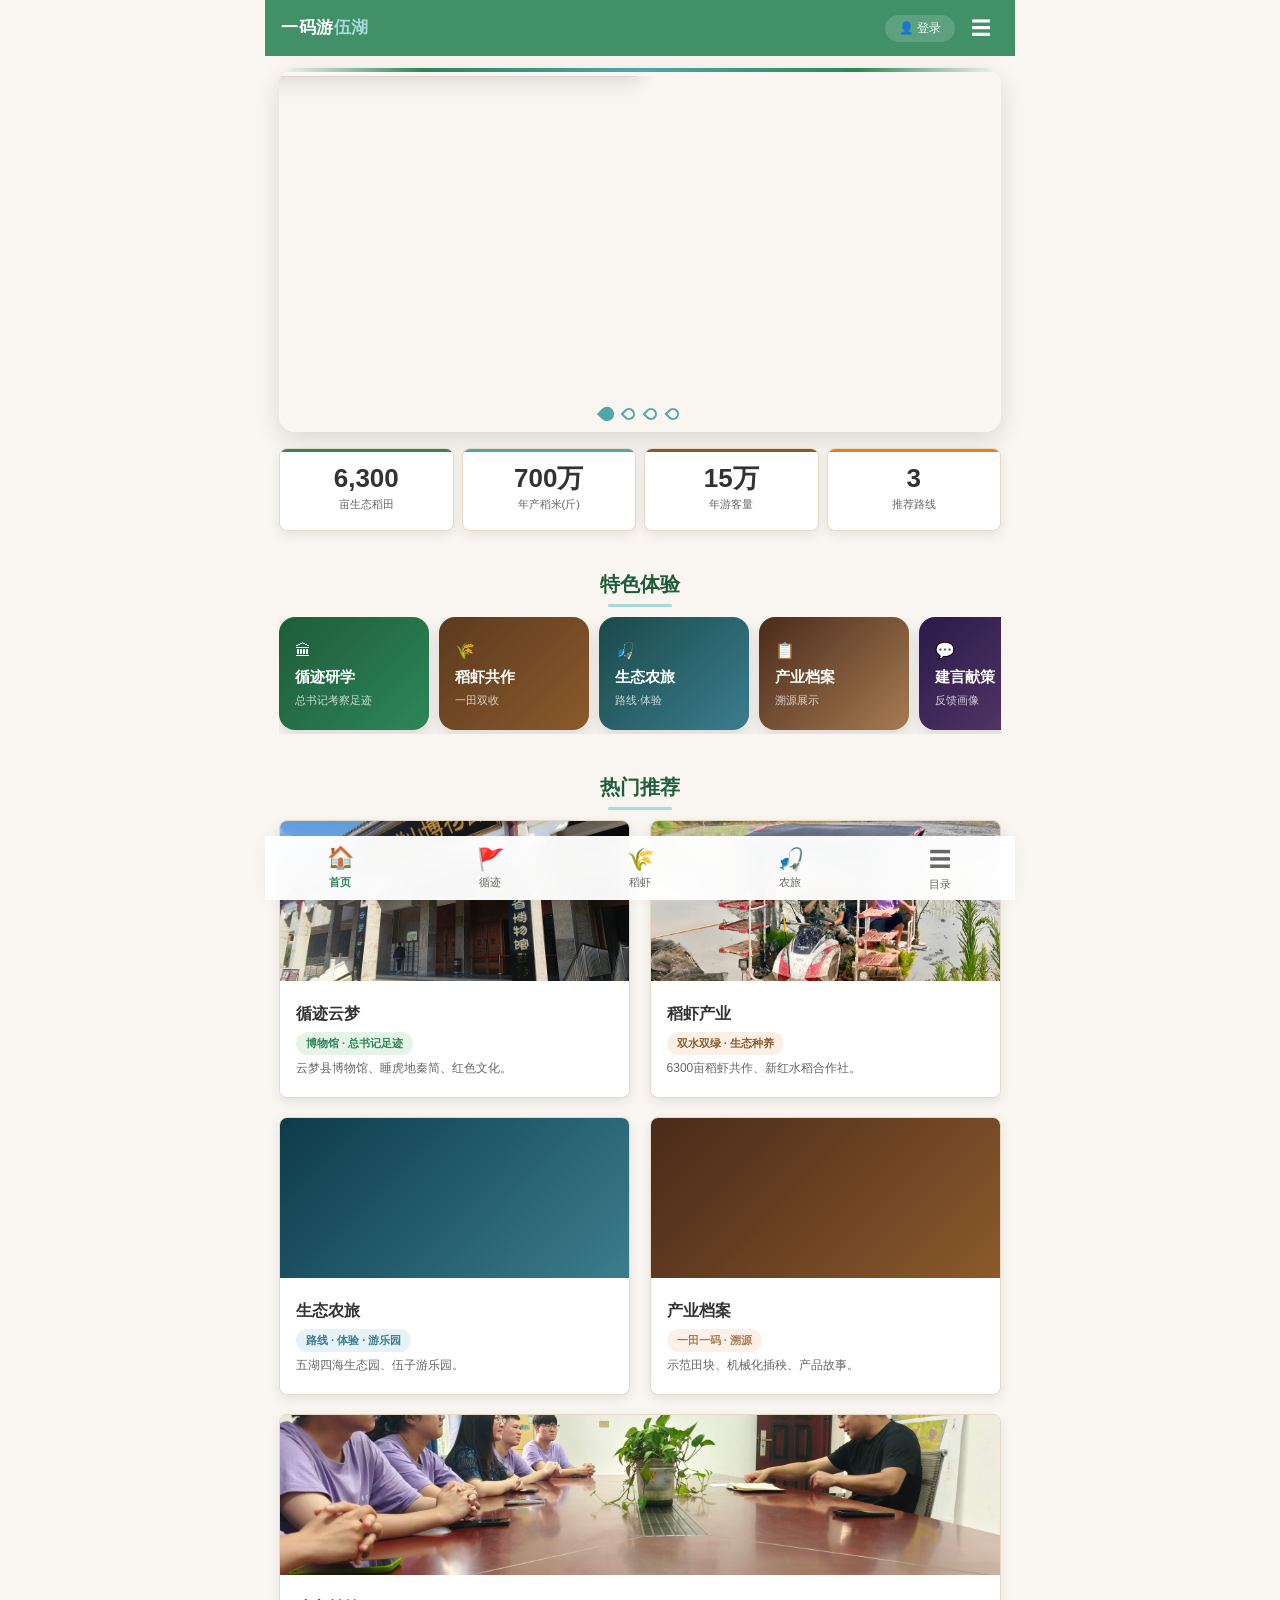
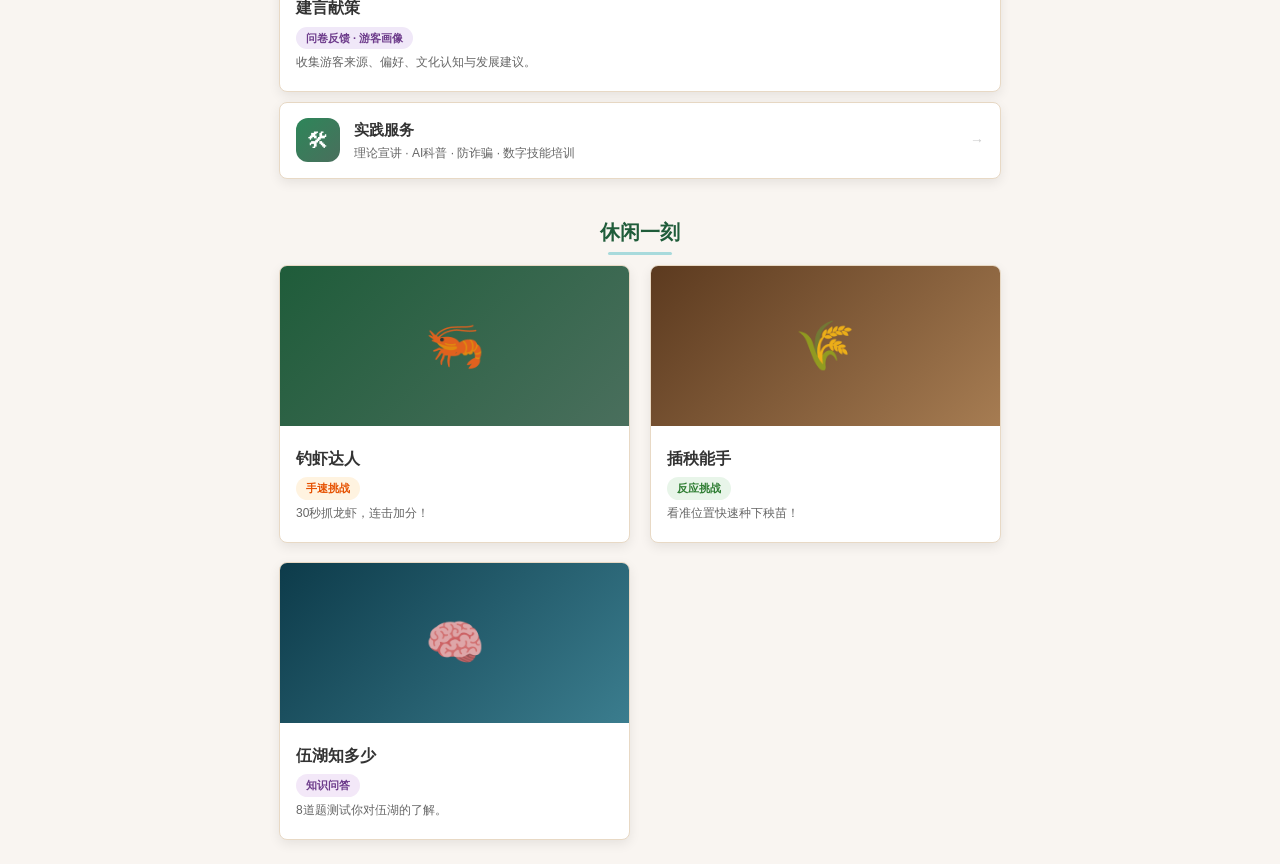
==== commit fc3c4ef5: "feat: 按调整后的文件名重新填入全部图片和视频 新增媒体文件: - 博物馆外景2.jpg - 五湖四海生态园.jpg / 生态园内部拱桥.jpg / 生态园内部道路.jpg - 伍子游乐园.jpg" ====
--- a/index.html
+++ b/index.html
@@ -4,7 +4,7 @@
 <meta charset="UTF-8"/>
 <meta name="viewport" content="width=device-width,initial-scale=1,maximum-scale=1,user-scalable=no"/>
 <meta property="og:title" content="一码游伍湖"/>
-<meta property="og:description" content="循迹悟思想 · 数智兴农旅 · 走好新时代长征路"/>
+<meta property="og:description" content="循迹悟思想 · 数智兴农旅"/>
 <meta property="og:image" content="assets/images/博物馆外景.jpg"/>
 <title>一码游伍湖</title>
 <link rel="stylesheet" href="assets/css/style.css"/>
@@ -65,9 +65,9 @@
   <div class="card-grid">
     <div class="c-card" onclick="switchTab('culture')"><div class="cc-img"><img src="assets/images/博物馆外景.jpg" alt="" onerror="this.style.display='none'"/></div><div class="cc-body"><div class="cc-title">循迹云梦</div><div class="cc-tag">博物馆 · 总书记足迹</div><div class="cc-desc">云梦县博物馆、睡虎地秦简、红色文化。</div></div></div>
     <div class="c-card" onclick="switchTab('farming')"><div class="cc-img"><img src="assets/images/耕作插秧1.jpg" alt="" onerror="this.style.display='none'"/></div><div class="cc-body"><div class="cc-title">稻虾产业</div><div class="cc-tag">双水双绿 · 生态种养</div><div class="cc-desc">6300亩稻虾共作、新红水稻合作社。</div></div></div>
-    <div class="c-card" onclick="switchTab('tour')"><div class="cc-img"><img src="assets/images/村内荷花.jpg" alt="" onerror="this.style.display='none'"/></div><div class="cc-body"><div class="cc-title">生态农旅</div><div class="cc-tag">路线 · 体验 · 打卡点</div><div class="cc-desc">伍湖四海生态园、三条游玩路线。</div></div></div>
+    <div class="c-card" onclick="switchTab('tour')"><div class="cc-img"><img src="assets/images/五湖四海生态园.jpg" alt="" onerror="this.style.display='none'"/></div><div class="cc-body"><div class="cc-title">生态农旅</div><div class="cc-tag">路线 · 体验 · 游乐园</div><div class="cc-desc">五湖四海生态园、伍子游乐园。</div></div></div>
     <div class="c-card" onclick="goPage('pages/onefield.html')"><div class="cc-img"><img src="assets/images/开插秧机器.jpg" alt="" onerror="this.style.display='none'"/></div><div class="cc-body"><div class="cc-title">产业档案</div><div class="cc-tag">一田一码 · 溯源</div><div class="cc-desc">示范田块、机械化插秧、产品故事。</div></div></div>
-    <div class="c-card cg-wide" onclick="goPage('pages/survey.html')"><div class="cc-img"><img src="assets/images/会晤.jpg" alt="" onerror="this.style.display='none'"/></div><div class="cc-body"><div class="cc-title">建言献策</div><div class="cc-tag">问卷反馈 · 游客画像</div><div class="cc-desc">收集游客来源、偏好、文化认知与发展建议。</div></div></div>
+    <div class="c-card cg-wide" onclick="goPage('pages/survey.html')"><div class="cc-img"><img src="assets/images/华中农业大学沈院长与陈书记对话交流（总）.jpg" alt="" onerror="this.style.display='none'"/></div><div class="cc-body"><div class="cc-title">建言献策</div><div class="cc-tag">问卷反馈 · 游客画像</div><div class="cc-desc">收集游客来源、偏好、文化认知与发展建议。</div></div></div>
   </div>
   <div class="feat-list">
     <div class="feat-row" onclick="goPage('pages/service.html')">
@@ -87,15 +87,20 @@
 <!-- ═══════ 循迹 ═══════ -->
 <section class="tab-page" id="tab-culture">
   <div class="hero h-red"><div class="h-t">循迹云梦</div><div class="h-s">云梦县博物馆 · 睡虎地秦简 · 总书记考察足迹</div><div class="h-chip">📍 2024年11月习近平总书记考察</div></div>
-  <div class="info-block"><h2>从云梦到伍湖</h2><p>2024年11月，习近平总书记考察云梦县博物馆。7月16日实践队追寻足迹完成研学，参观博物馆展陈、睡虎地秦简、文物修复中心和星空盘；随后前往龚华铭烈士纪念广场。7月17-18日在伍湖村开展产业调研与人物专访。</p></div>
+
+  <div class="info-block"><h2>从云梦到伍湖</h2><p>2024年11月，习近平总书记考察云梦县博物馆。7月16日实践队追寻足迹完成研学，参观博物馆展陈、睡虎地秦简、文物修复中心和星空盘；随后前往龚华铭烈士纪念广场。7月17日华中农业大学沈院长与陈书记会谈，双方为实践基地揭牌。</p></div>
 
   <div class="sec-hd"><span class="sec-title">📸 云梦县博物馆</span></div>
   <div class="photo-strip">
     <div class="ps-item"><img src="assets/images/博物馆外景.jpg" alt="" loading="lazy" onerror="this.style.display='none'"/><span class="ps-label">博物馆外景</span></div>
     <div class="ps-item"><img src="assets/images/博物馆外景1.jpg" alt="" loading="lazy" onerror="this.style.display='none'"/><span class="ps-label">博物馆外景1</span></div>
+    <div class="ps-item"><img src="assets/images/博物馆外景2.jpg" alt="" loading="lazy" onerror="this.style.display='none'"/><span class="ps-label">博物馆外景2</span></div>
     <div class="ps-item"><img src="assets/images/博物馆参观1.jpg" alt="" loading="lazy" onerror="this.style.display='none'"/><span class="ps-label">博物馆参观1</span></div>
     <div class="ps-item"><img src="assets/images/博物馆1.jpg" alt="" loading="lazy" onerror="this.style.display='none'"/><span class="ps-label">博物馆1</span></div>
     <div class="ps-item"><img src="assets/images/博物馆2.jpg" alt="" loading="lazy" onerror="this.style.display='none'"/><span class="ps-label">博物馆2</span></div>
+    <div class="ps-item"><img src="assets/images/博物馆3.jpg" alt="" loading="lazy" onerror="this.style.display='none'"/><span class="ps-label">博物馆3</span></div>
+    <div class="ps-item"><img src="assets/images/博物馆4.jpg" alt="" loading="lazy" onerror="this.style.display='none'"/><span class="ps-label">博物馆4</span></div>
+    <div class="ps-item"><img src="assets/images/博物馆星空盘.jpg" alt="" loading="lazy" onerror="this.style.display='none'"/><span class="ps-label">博物馆星空盘</span></div>
   </div>
 
   <div class="sec-hd"><span class="sec-title">📸 睡虎地秦简</span></div>
@@ -105,16 +110,12 @@
     <div class="ps-item"><img src="assets/images/睡虎地秦简编年纪.jpg" alt="" loading="lazy" onerror="this.style.display='none'"/><span class="ps-label">睡虎地秦简编年纪</span></div>
     <div class="ps-item"><img src="assets/images/秦简说法.jpg" alt="" loading="lazy" onerror="this.style.display='none'"/><span class="ps-label">秦简说法</span></div>
     <div class="ps-item"><img src="assets/images/文物修复中心.jpg" alt="" loading="lazy" onerror="this.style.display='none'"/><span class="ps-label">文物修复中心</span></div>
-    <div class="ps-item"><img src="assets/images/博物馆星空盘.jpg" alt="" loading="lazy" onerror="this.style.display='none'"/><span class="ps-label">博物馆星空盘</span></div>
-    <div class="ps-item"><img src="assets/images/博物馆3.jpg" alt="" loading="lazy" onerror="this.style.display='none'"/><span class="ps-label">博物馆3</span></div>
-    <div class="ps-item"><img src="assets/images/博物馆4.jpg" alt="" loading="lazy" onerror="this.style.display='none'"/><span class="ps-label">博物馆4</span></div>
-  </div>
-
-  <div class="sec-hd"><span class="sec-title">🎬 视频</span></div>
+  </div>
+
+  <div class="sec-hd"><span class="sec-title">🎬 video_20260716_093852.mp4</span></div>
   <div class="info-block" style="padding:0;overflow:hidden">
     <video src="assets/images/video_20260716_093852.mp4" controls preload="none" playsinline style="width:100%;display:block;border-radius:var(--radius)" poster="assets/images/博物馆参观1.jpg"></video>
   </div>
-  <div class="notice" style="margin-top:4px">video_20260716_093852.mp4</div>
 
   <div class="sec-hd"><span class="sec-title">📸 龚华铭烈士纪念广场</span></div>
   <div class="photo-strip">
@@ -123,9 +124,17 @@
     <div class="ps-item"><img src="assets/images/烈士碑.jpg" alt="" loading="lazy" onerror="this.style.display='none'"/><span class="ps-label">烈士碑</span></div>
   </div>
 
-  <div class="sec-hd"><span class="sec-title">📸 实践座谈</span></div>
+  <div class="sec-hd"><span class="sec-title">📸 华农沈院长与陈书记会谈</span></div>
+  <div class="photo-strip">
+    <div class="ps-item"><img src="assets/images/华中农业大学沈院长与陈书记对话交流（总）.jpg" alt="" loading="lazy" onerror="this.style.display='none'"/><span class="ps-label">华中农业大学沈院长与陈书记对话交流（总）</span></div>
+    <div class="ps-item"><img src="assets/images/华中农业大学沈院长与陈书记对话交流（沈院长）.jpg" alt="" loading="lazy" onerror="this.style.display='none'"/><span class="ps-label">华中农业大学沈院长与陈书记对话交流（沈院长）</span></div>
+    <div class="ps-item"><img src="assets/images/华中农业大学沈院长与陈书记对话交流（陈书记）.jpg" alt="" loading="lazy" onerror="this.style.display='none'"/><span class="ps-label">华中农业大学沈院长与陈书记对话交流（陈书记）</span></div>
+    <div class="ps-item"><img src="assets/images/华中农业大学沈院长与陈书记握手.jpg" alt="" loading="lazy" onerror="this.style.display='none'"/><span class="ps-label">华中农业大学沈院长与陈书记握手</span></div>
+    <div class="ps-item"><img src="assets/images/华中农业大学沈院长与陈书记递送基地牌匾.jpg" alt="" loading="lazy" onerror="this.style.display='none'"/><span class="ps-label">华中农业大学沈院长与陈书记递送基地牌匾</span></div>
+  </div>
+
+  <div class="sec-hd"><span class="sec-title">📸 座谈</span></div>
   <div class="photo-grid">
-    <div class="photo-card"><img src="assets/images/会晤.jpg" alt="" loading="lazy" onerror="this.style.display='none'"/><span class="pc-label">会晤</span></div>
     <div class="photo-card"><img src="assets/images/组长讲话.jpg" alt="" loading="lazy" onerror="this.style.display='none'"/><span class="pc-label">组长讲话</span></div>
     <div class="photo-card"><img src="assets/images/党员，廉洁.jpg" alt="" loading="lazy" onerror="this.style.display='none'"/><span class="pc-label">党员，廉洁</span></div>
   </div>
@@ -134,7 +143,7 @@
   <div class="timeline">
     <div class="tl-row"><div class="tl-dot">📍</div><div class="tl-card"><h4>2024.11 总书记考察云梦县博物馆</h4><p>了解文物保护研究利用，为文化传承保护提供根本遵循</p></div></div>
     <div class="tl-row"><div class="tl-dot">📜</div><div class="tl-card"><h4>睡虎地秦简</h4><p>为吏之道、编年纪——云梦深厚的历史文化底蕴</p></div></div>
-    <div class="tl-row"><div class="tl-dot">🚩</div><div class="tl-card"><h4>2026 长征胜利90周年</h4><p>走好新时代长征路，数字赋能乡村振兴</p></div></div>
+    <div class="tl-row"><div class="tl-dot">🤝</div><div class="tl-card"><h4>7.17 华农沈院长与陈书记会谈</h4><p>双方对话交流，华农为实践基地授牌</p></div></div>
     <div class="tl-row"><div class="tl-dot">🏘</div><div class="tl-card"><h4>走进伍湖村</h4><p>从县域文化资源走向乡村实践，用青年力量服务农文旅融合</p></div></div>
   </div>
 
@@ -175,8 +184,9 @@
 
 <!-- ═══════ 农旅 ═══════ -->
 <section class="tab-page" id="tab-tour">
-  <div class="hero h-blue"><div class="h-t">生态农旅</div><div class="h-s">伍湖四海生态园 · 打卡景点 · 路线规划</div><div class="h-chip">🗺 3条推荐路线 · 年接待约15万人次</div></div>
-
+  <div class="hero h-blue"><div class="h-t">生态农旅</div><div class="h-s">五湖四海生态园 · 伍子游乐园 · 路线规划</div><div class="h-chip">🗺 3条推荐路线 · 年接待约15万人次</div></div>
+
+  <div class="sec-hd"><span class="sec-title">📸 村内风光</span></div>
   <div class="photo-strip">
     <div class="ps-item"><img src="assets/images/村内风光.jpg" alt="" loading="lazy" onerror="this.style.display='none'"/><span class="ps-label">村内风光</span></div>
     <div class="ps-item"><img src="assets/images/村内风景.jpg" alt="" loading="lazy" onerror="this.style.display='none'"/><span class="ps-label">村内风景</span></div>
@@ -184,6 +194,36 @@
     <div class="ps-item"><img src="assets/images/村内池塘.jpg" alt="" loading="lazy" onerror="this.style.display='none'"/><span class="ps-label">村内池塘</span></div>
     <div class="ps-item"><img src="assets/images/打卡点全景.jpg" alt="" loading="lazy" onerror="this.style.display='none'"/><span class="ps-label">打卡点全景</span></div>
     <div class="ps-item"><img src="assets/images/打卡点特写.jpg" alt="" loading="lazy" onerror="this.style.display='none'"/><span class="ps-label">打卡点特写</span></div>
+    <div class="ps-item"><img src="assets/images/长椅地标.jpg" alt="" loading="lazy" onerror="this.style.display='none'"/><span class="ps-label">长椅地标</span></div>
+  </div>
+
+  <div class="sec-hd"><span class="sec-title">📸 五湖四海生态园</span></div>
+  <div class="photo-strip">
+    <div class="ps-item"><img src="assets/images/五湖四海生态园.jpg" alt="" loading="lazy" onerror="this.style.display='none'"/><span class="ps-label">五湖四海生态园</span></div>
+    <div class="ps-item"><img src="assets/images/生态园内部拱桥.jpg" alt="" loading="lazy" onerror="this.style.display='none'"/><span class="ps-label">生态园内部拱桥</span></div>
+    <div class="ps-item"><img src="assets/images/生态园内部道路.jpg" alt="" loading="lazy" onerror="this.style.display='none'"/><span class="ps-label">生态园内部道路</span></div>
+  </div>
+
+  <div class="sec-hd"><span class="sec-title">📸 伍子游乐园</span></div>
+  <div class="photo-strip">
+    <div class="ps-item"><img src="assets/images/伍子游乐园.jpg" alt="" loading="lazy" onerror="this.style.display='none'"/><span class="ps-label">伍子游乐园</span></div>
+    <div class="ps-item"><img src="assets/images/游乐园儿童滑梯.jpg" alt="" loading="lazy" onerror="this.style.display='none'"/><span class="ps-label">游乐园儿童滑梯</span></div>
+    <div class="ps-item"><img src="assets/images/游乐园风车滑梯.jpg" alt="" loading="lazy" onerror="this.style.display='none'"/><span class="ps-label">游乐园风车滑梯</span></div>
+    <div class="ps-item"><img src="assets/images/游乐园游客.jpg" alt="" loading="lazy" onerror="this.style.display='none'"/><span class="ps-label">游乐园游客</span></div>
+  </div>
+
+  <div class="sec-hd"><span class="sec-title">📸 水上餐厅 & 娱乐室</span></div>
+  <div class="photo-grid">
+    <div class="photo-card"><img src="assets/images/水上餐厅.jpg" alt="" loading="lazy" onerror="this.style.display='none'"/><span class="pc-label">水上餐厅</span></div>
+    <div class="photo-card"><img src="assets/images/水上餐厅风景.jpg" alt="" loading="lazy" onerror="this.style.display='none'"/><span class="pc-label">水上餐厅风景</span></div>
+    <div class="photo-card"><img src="assets/images/水上娱乐室.jpg" alt="" loading="lazy" onerror="this.style.display='none'"/><span class="pc-label">水上娱乐室</span></div>
+    <div class="photo-card"><img src="assets/images/娱乐室内景.jpg" alt="" loading="lazy" onerror="this.style.display='none'"/><span class="pc-label">娱乐室内景</span></div>
+    <div class="photo-card"><img src="assets/images/娱乐室内景1.jpg" alt="" loading="lazy" onerror="this.style.display='none'"/><span class="pc-label">娱乐室内景1</span></div>
+  </div>
+
+  <div class="sec-hd"><span class="sec-title">🎬 特色民宿.mp4</span></div>
+  <div class="info-block" style="padding:0;overflow:hidden">
+    <video src="assets/images/特色民宿.mp4" controls preload="none" playsinline style="width:100%;display:block;border-radius:var(--radius)"></video>
   </div>
 
   <div class="sec-hd"><span class="sec-title">游玩路线</span></div>
@@ -193,8 +233,8 @@
   <div class="sc-strip">
     <div class="sc-card"><div class="sc-img"><span>🌾</span></div><div class="sc-body"><h4>稻虾科普</h4><p>了解生态种养模式</p></div></div>
     <div class="sc-card" onclick="goPage('pages/onefield.html')"><div class="sc-img"><span>🏷</span></div><div class="sc-body"><h4>产品溯源</h4><p>扫码知来源</p></div></div>
-    <div class="sc-card"><div class="sc-img"><span>🎣</span></div><div class="sc-body"><h4>钓虾体验</h4><p>生态园互动项目</p></div></div>
-    <div class="sc-card"><div class="sc-img"><span>🍽</span></div><div class="sc-body"><h4>生态农庄</h4><p>农家菜品尝</p></div></div>
+    <div class="sc-card"><div class="sc-img"><span>🎢</span></div><div class="sc-body"><h4>伍子游乐园</h4><p>儿童滑梯·风车</p></div></div>
+    <div class="sc-card"><div class="sc-img"><span>🍽</span></div><div class="sc-body"><h4>水上餐厅</h4><p>农家菜品尝</p></div></div>
     <div class="sc-card" onclick="goPage('pages/service.html')"><div class="sc-img"><span>🛠</span></div><div class="sc-body"><h4>实践服务</h4><p>AI科普·宣讲</p></div></div>
   </div>
   <button class="btn btn-p mt" onclick="goPage('pages/service.html')">实践服务</button>
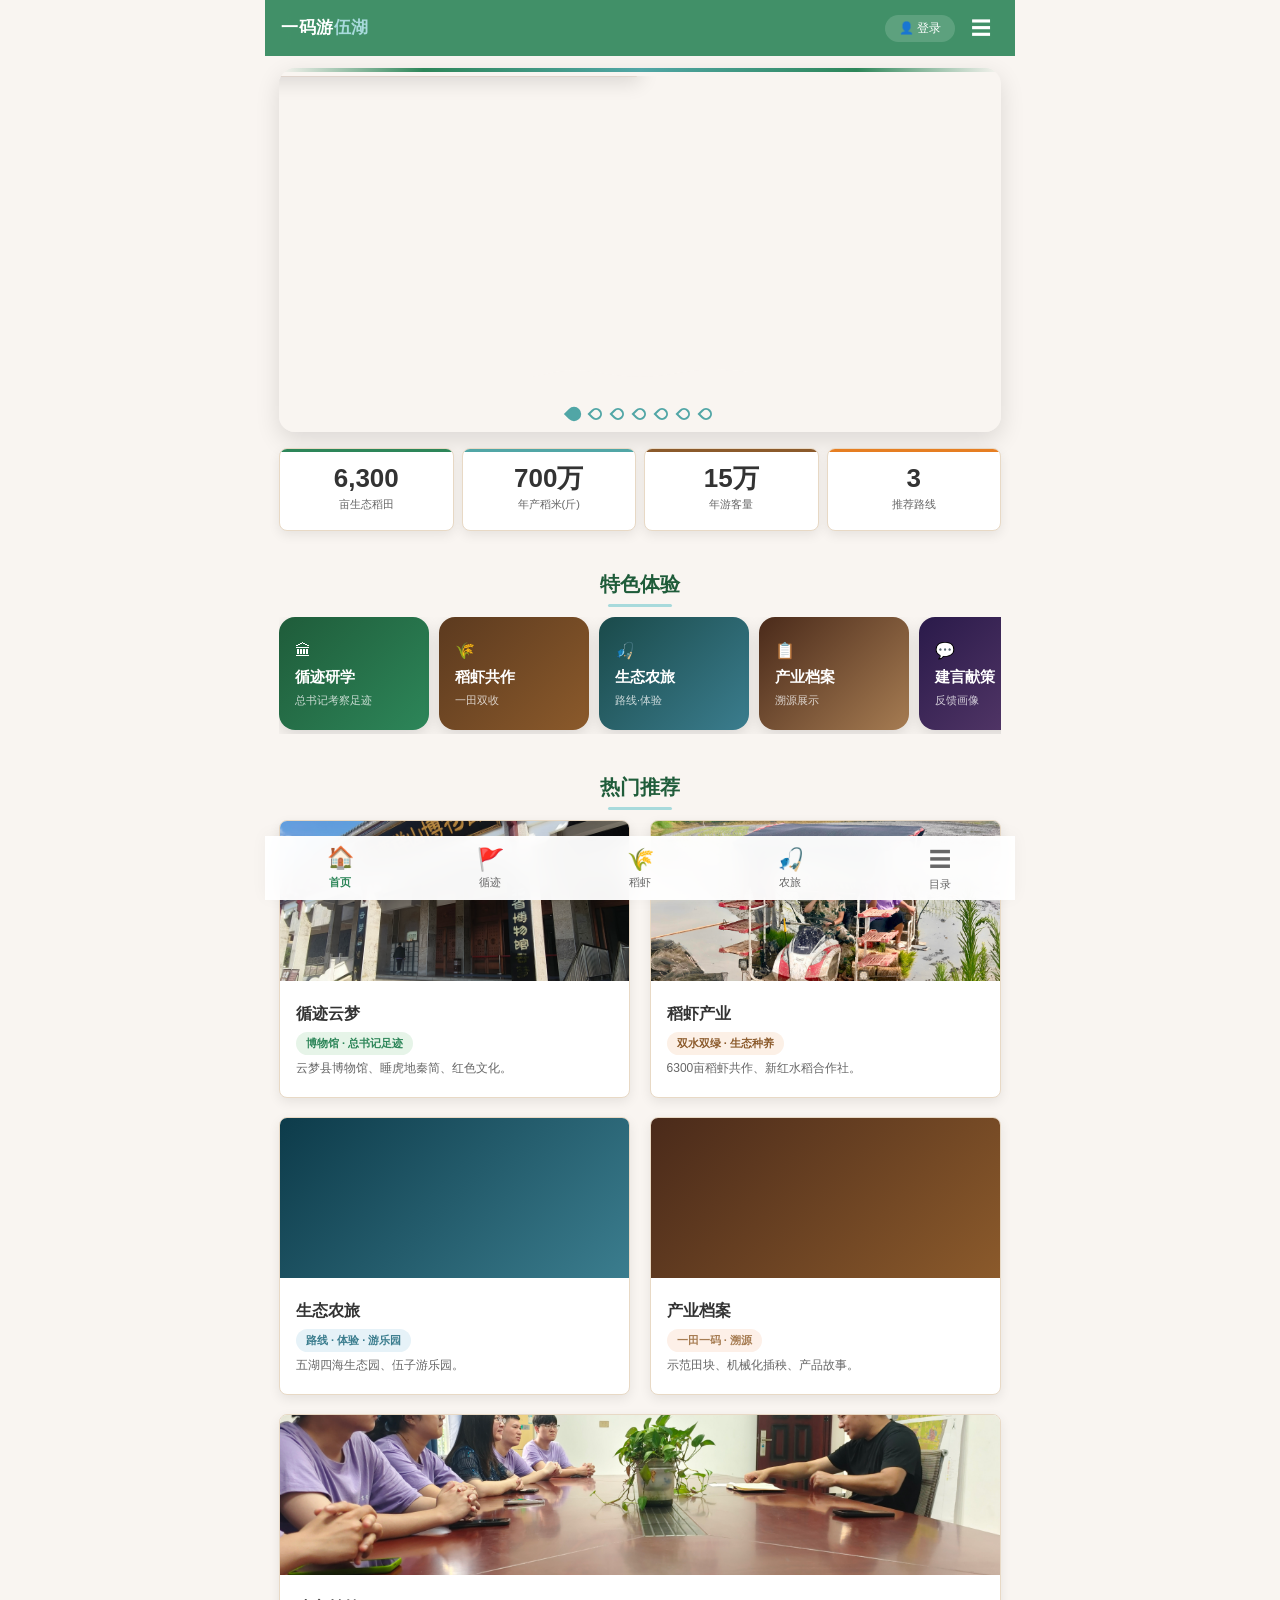
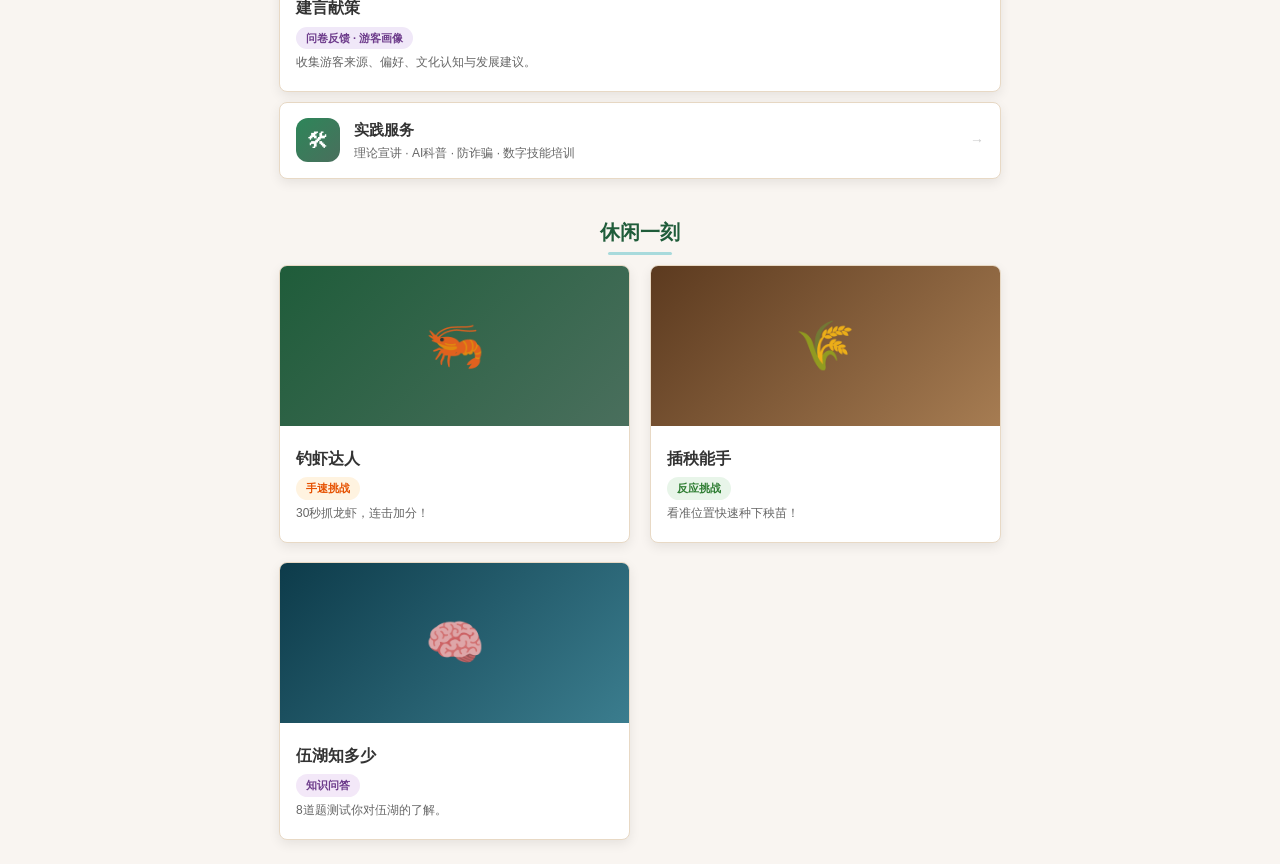
==== commit b6bb53cd: "fix: 所有图片文件名从中文改为英文ASCII，彻底解决加载问题 问题：中文文件名在浏览器端编码不一致导致所有图片加载失败(404)  方案： - 52个中文文件名全部重命名为英文ASCII名称 -" ====
--- a/index.html
+++ b/index.html
@@ -5,7 +5,7 @@
 <meta name="viewport" content="width=device-width,initial-scale=1,maximum-scale=1,user-scalable=no"/>
 <meta property="og:title" content="一码游伍湖"/>
 <meta property="og:description" content="循迹悟思想 · 数智兴农旅"/>
-<meta property="og:image" content="assets/images/博物馆外景.jpg"/>
+<meta property="og:image" content="assets/images/museum-exterior.jpg"/>
 <title>一码游伍湖</title>
 <link rel="stylesheet" href="assets/css/style.css"/>
 </head>
@@ -63,11 +63,11 @@
   </div>
   <div class="sec-hd"><span class="sec-title">热门推荐</span></div>
   <div class="card-grid">
-    <div class="c-card" onclick="switchTab('culture')"><div class="cc-img"><img src="assets/images/博物馆外景.jpg" alt="" onerror="this.style.display='none'"/></div><div class="cc-body"><div class="cc-title">循迹云梦</div><div class="cc-tag">博物馆 · 总书记足迹</div><div class="cc-desc">云梦县博物馆、睡虎地秦简、红色文化。</div></div></div>
-    <div class="c-card" onclick="switchTab('farming')"><div class="cc-img"><img src="assets/images/耕作插秧1.jpg" alt="" onerror="this.style.display='none'"/></div><div class="cc-body"><div class="cc-title">稻虾产业</div><div class="cc-tag">双水双绿 · 生态种养</div><div class="cc-desc">6300亩稻虾共作、新红水稻合作社。</div></div></div>
-    <div class="c-card" onclick="switchTab('tour')"><div class="cc-img"><img src="assets/images/五湖四海生态园.jpg" alt="" onerror="this.style.display='none'"/></div><div class="cc-body"><div class="cc-title">生态农旅</div><div class="cc-tag">路线 · 体验 · 游乐园</div><div class="cc-desc">五湖四海生态园、伍子游乐园。</div></div></div>
-    <div class="c-card" onclick="goPage('pages/onefield.html')"><div class="cc-img"><img src="assets/images/开插秧机器.jpg" alt="" onerror="this.style.display='none'"/></div><div class="cc-body"><div class="cc-title">产业档案</div><div class="cc-tag">一田一码 · 溯源</div><div class="cc-desc">示范田块、机械化插秧、产品故事。</div></div></div>
-    <div class="c-card cg-wide" onclick="goPage('pages/survey.html')"><div class="cc-img"><img src="assets/images/华中农业大学沈院长与陈书记对话交流（总）.jpg" alt="" onerror="this.style.display='none'"/></div><div class="cc-body"><div class="cc-title">建言献策</div><div class="cc-tag">问卷反馈 · 游客画像</div><div class="cc-desc">收集游客来源、偏好、文化认知与发展建议。</div></div></div>
+    <div class="c-card" onclick="switchTab('culture')"><div class="cc-img"><img src="assets/images/museum-exterior.jpg" alt="" onerror="this.style.display='none'"/></div><div class="cc-body"><div class="cc-title">循迹云梦</div><div class="cc-tag">博物馆 · 总书记足迹</div><div class="cc-desc">云梦县博物馆、睡虎地秦简、红色文化。</div></div></div>
+    <div class="c-card" onclick="switchTab('farming')"><div class="cc-img"><img src="assets/images/farming-planting.jpg" alt="" onerror="this.style.display='none'"/></div><div class="cc-body"><div class="cc-title">稻虾产业</div><div class="cc-tag">双水双绿 · 生态种养</div><div class="cc-desc">6300亩稻虾共作、新红水稻合作社。</div></div></div>
+    <div class="c-card" onclick="switchTab('tour')"><div class="cc-img"><img src="assets/images/eco-park.jpg" alt="" onerror="this.style.display='none'"/></div><div class="cc-body"><div class="cc-title">生态农旅</div><div class="cc-tag">路线 · 体验 · 游乐园</div><div class="cc-desc">五湖四海生态园、伍子游乐园。</div></div></div>
+    <div class="c-card" onclick="goPage('pages/onefield.html')"><div class="cc-img"><img src="assets/images/farming-machine.jpg" alt="" onerror="this.style.display='none'"/></div><div class="cc-body"><div class="cc-title">产业档案</div><div class="cc-tag">一田一码 · 溯源</div><div class="cc-desc">示范田块、机械化插秧、产品故事。</div></div></div>
+    <div class="c-card cg-wide" onclick="goPage('pages/survey.html')"><div class="cc-img"><img src="assets/images/meeting-all.jpg" alt="" onerror="this.style.display='none'"/></div><div class="cc-body"><div class="cc-title">建言献策</div><div class="cc-tag">问卷反馈 · 游客画像</div><div class="cc-desc">收集游客来源、偏好、文化认知与发展建议。</div></div></div>
   </div>
   <div class="feat-list">
     <div class="feat-row" onclick="goPage('pages/service.html')">
@@ -88,56 +88,7 @@
 <section class="tab-page" id="tab-culture">
   <div class="hero h-red"><div class="h-t">循迹云梦</div><div class="h-s">云梦县博物馆 · 睡虎地秦简 · 总书记考察足迹</div><div class="h-chip">📍 2024年11月习近平总书记考察</div></div>
 
-  <div class="info-block"><h2>从云梦到伍湖</h2><p>2024年11月，习近平总书记考察云梦县博物馆。7月16日实践队追寻足迹完成研学，参观博物馆展陈、睡虎地秦简、文物修复中心和星空盘；随后前往龚华铭烈士纪念广场。7月17日华中农业大学沈院长与陈书记会谈，双方为实践基地揭牌。</p></div>
-
-  <div class="sec-hd"><span class="sec-title">📸 云梦县博物馆</span></div>
-  <div class="photo-strip">
-    <div class="ps-item"><img src="assets/images/博物馆外景.jpg" alt="" loading="lazy" onerror="this.style.display='none'"/><span class="ps-label">博物馆外景</span></div>
-    <div class="ps-item"><img src="assets/images/博物馆外景1.jpg" alt="" loading="lazy" onerror="this.style.display='none'"/><span class="ps-label">博物馆外景1</span></div>
-    <div class="ps-item"><img src="assets/images/博物馆外景2.jpg" alt="" loading="lazy" onerror="this.style.display='none'"/><span class="ps-label">博物馆外景2</span></div>
-    <div class="ps-item"><img src="assets/images/博物馆参观1.jpg" alt="" loading="lazy" onerror="this.style.display='none'"/><span class="ps-label">博物馆参观1</span></div>
-    <div class="ps-item"><img src="assets/images/博物馆1.jpg" alt="" loading="lazy" onerror="this.style.display='none'"/><span class="ps-label">博物馆1</span></div>
-    <div class="ps-item"><img src="assets/images/博物馆2.jpg" alt="" loading="lazy" onerror="this.style.display='none'"/><span class="ps-label">博物馆2</span></div>
-    <div class="ps-item"><img src="assets/images/博物馆3.jpg" alt="" loading="lazy" onerror="this.style.display='none'"/><span class="ps-label">博物馆3</span></div>
-    <div class="ps-item"><img src="assets/images/博物馆4.jpg" alt="" loading="lazy" onerror="this.style.display='none'"/><span class="ps-label">博物馆4</span></div>
-    <div class="ps-item"><img src="assets/images/博物馆星空盘.jpg" alt="" loading="lazy" onerror="this.style.display='none'"/><span class="ps-label">博物馆星空盘</span></div>
-  </div>
-
-  <div class="sec-hd"><span class="sec-title">📸 睡虎地秦简</span></div>
-  <div class="photo-strip">
-    <div class="ps-item"><img src="assets/images/睡虎地秦简1.jpg" alt="" loading="lazy" onerror="this.style.display='none'"/><span class="ps-label">睡虎地秦简1</span></div>
-    <div class="ps-item"><img src="assets/images/睡虎地秦简为吏之道.jpg" alt="" loading="lazy" onerror="this.style.display='none'"/><span class="ps-label">睡虎地秦简为吏之道</span></div>
-    <div class="ps-item"><img src="assets/images/睡虎地秦简编年纪.jpg" alt="" loading="lazy" onerror="this.style.display='none'"/><span class="ps-label">睡虎地秦简编年纪</span></div>
-    <div class="ps-item"><img src="assets/images/秦简说法.jpg" alt="" loading="lazy" onerror="this.style.display='none'"/><span class="ps-label">秦简说法</span></div>
-    <div class="ps-item"><img src="assets/images/文物修复中心.jpg" alt="" loading="lazy" onerror="this.style.display='none'"/><span class="ps-label">文物修复中心</span></div>
-  </div>
-
-  <div class="sec-hd"><span class="sec-title">🎬 video_20260716_093852.mp4</span></div>
-  <div class="info-block" style="padding:0;overflow:hidden">
-    <video src="assets/images/video_20260716_093852.mp4" controls preload="none" playsinline style="width:100%;display:block;border-radius:var(--radius)" poster="assets/images/博物馆参观1.jpg"></video>
-  </div>
-
-  <div class="sec-hd"><span class="sec-title">📸 龚华铭烈士纪念广场</span></div>
-  <div class="photo-strip">
-    <div class="ps-item"><img src="assets/images/烈士纪念.jpg" alt="" loading="lazy" onerror="this.style.display='none'"/><span class="ps-label">烈士纪念</span></div>
-    <div class="ps-item"><img src="assets/images/烈士像.jpg" alt="" loading="lazy" onerror="this.style.display='none'"/><span class="ps-label">烈士像</span></div>
-    <div class="ps-item"><img src="assets/images/烈士碑.jpg" alt="" loading="lazy" onerror="this.style.display='none'"/><span class="ps-label">烈士碑</span></div>
-  </div>
-
-  <div class="sec-hd"><span class="sec-title">📸 华农沈院长与陈书记会谈</span></div>
-  <div class="photo-strip">
-    <div class="ps-item"><img src="assets/images/华中农业大学沈院长与陈书记对话交流（总）.jpg" alt="" loading="lazy" onerror="this.style.display='none'"/><span class="ps-label">华中农业大学沈院长与陈书记对话交流（总）</span></div>
-    <div class="ps-item"><img src="assets/images/华中农业大学沈院长与陈书记对话交流（沈院长）.jpg" alt="" loading="lazy" onerror="this.style.display='none'"/><span class="ps-label">华中农业大学沈院长与陈书记对话交流（沈院长）</span></div>
-    <div class="ps-item"><img src="assets/images/华中农业大学沈院长与陈书记对话交流（陈书记）.jpg" alt="" loading="lazy" onerror="this.style.display='none'"/><span class="ps-label">华中农业大学沈院长与陈书记对话交流（陈书记）</span></div>
-    <div class="ps-item"><img src="assets/images/华中农业大学沈院长与陈书记握手.jpg" alt="" loading="lazy" onerror="this.style.display='none'"/><span class="ps-label">华中农业大学沈院长与陈书记握手</span></div>
-    <div class="ps-item"><img src="assets/images/华中农业大学沈院长与陈书记递送基地牌匾.jpg" alt="" loading="lazy" onerror="this.style.display='none'"/><span class="ps-label">华中农业大学沈院长与陈书记递送基地牌匾</span></div>
-  </div>
-
-  <div class="sec-hd"><span class="sec-title">📸 座谈</span></div>
-  <div class="photo-grid">
-    <div class="photo-card"><img src="assets/images/组长讲话.jpg" alt="" loading="lazy" onerror="this.style.display='none'"/><span class="pc-label">组长讲话</span></div>
-    <div class="photo-card"><img src="assets/images/党员，廉洁.jpg" alt="" loading="lazy" onerror="this.style.display='none'"/><span class="pc-label">党员，廉洁</span></div>
-  </div>
+  <div class="info-block"><h2>从云梦到伍湖</h2><p>2024年11月，习近平总书记考察云梦县博物馆。7月16日实践队追寻足迹完成研学，参观博物馆展陈、睡虎地秦简、文物修复中心和星空盘；前往龚华铭烈士纪念广场。7月17日华农沈院长与陈书记会谈，双方为实践基地揭牌。</p></div>
 
   <div class="sec-hd"><span class="sec-title">循迹时间线</span></div>
   <div class="timeline">
@@ -155,14 +106,6 @@
 <section class="tab-page" id="tab-farming">
   <div class="hero h-green"><div class="h-t">稻虾产业</div><div class="h-s">稻虾共作 · 双水双绿 · 梦辰泽农业</div><div class="h-chip">🌱 6300亩生态种养 · 一田双收 · 户均增收1.8万</div></div>
 
-  <div class="photo-strip">
-    <div class="ps-item"><img src="assets/images/耕作插秧1.jpg" alt="" loading="lazy" onerror="this.style.display='none'"/><span class="ps-label">耕作插秧1</span></div>
-    <div class="ps-item"><img src="assets/images/开插秧机器.jpg" alt="" loading="lazy" onerror="this.style.display='none'"/><span class="ps-label">开插秧机器</span></div>
-    <div class="ps-item"><img src="assets/images/开插秧机器1.jpg" alt="" loading="lazy" onerror="this.style.display='none'"/><span class="ps-label">开插秧机器1</span></div>
-    <div class="ps-item"><img src="assets/images/农民工作1.jpg" alt="" loading="lazy" onerror="this.style.display='none'"/><span class="ps-label">农民工作1</span></div>
-    <div class="ps-item"><img src="assets/images/新红水稻种植合作社粮食产后服务中心.jpg" alt="" loading="lazy" onerror="this.style.display='none'"/><span class="ps-label">新红水稻种植合作社粮食产后服务中心</span></div>
-  </div>
-
   <div class="kpi-row" style="margin-top:10px">
     <div class="kpi"><span class="kpi-n">6,300</span><span class="kpi-l">亩生态田</span></div>
     <div class="kpi"><span class="kpi-n">700万</span><span class="kpi-l">年产稻米(斤)</span></div>
@@ -170,7 +113,7 @@
     <div class="kpi"><span class="kpi-n">1.8万</span><span class="kpi-l">户均增收(元)</span></div>
   </div>
 
-  <div class="sec-hd"><span class="sec-title">产业模块</span></div>
+  <div class="sec-hd"><span class="sec-title">产业故事</span></div>
   <div id="agri-list" class="dc-list"></div>
 
   <div class="feat-list">
@@ -186,48 +129,11 @@
 <section class="tab-page" id="tab-tour">
   <div class="hero h-blue"><div class="h-t">生态农旅</div><div class="h-s">五湖四海生态园 · 伍子游乐园 · 路线规划</div><div class="h-chip">🗺 3条推荐路线 · 年接待约15万人次</div></div>
 
-  <div class="sec-hd"><span class="sec-title">📸 村内风光</span></div>
-  <div class="photo-strip">
-    <div class="ps-item"><img src="assets/images/村内风光.jpg" alt="" loading="lazy" onerror="this.style.display='none'"/><span class="ps-label">村内风光</span></div>
-    <div class="ps-item"><img src="assets/images/村内风景.jpg" alt="" loading="lazy" onerror="this.style.display='none'"/><span class="ps-label">村内风景</span></div>
-    <div class="ps-item"><img src="assets/images/村内荷花.jpg" alt="" loading="lazy" onerror="this.style.display='none'"/><span class="ps-label">村内荷花</span></div>
-    <div class="ps-item"><img src="assets/images/村内池塘.jpg" alt="" loading="lazy" onerror="this.style.display='none'"/><span class="ps-label">村内池塘</span></div>
-    <div class="ps-item"><img src="assets/images/打卡点全景.jpg" alt="" loading="lazy" onerror="this.style.display='none'"/><span class="ps-label">打卡点全景</span></div>
-    <div class="ps-item"><img src="assets/images/打卡点特写.jpg" alt="" loading="lazy" onerror="this.style.display='none'"/><span class="ps-label">打卡点特写</span></div>
-    <div class="ps-item"><img src="assets/images/长椅地标.jpg" alt="" loading="lazy" onerror="this.style.display='none'"/><span class="ps-label">长椅地标</span></div>
-  </div>
-
-  <div class="sec-hd"><span class="sec-title">📸 五湖四海生态园</span></div>
-  <div class="photo-strip">
-    <div class="ps-item"><img src="assets/images/五湖四海生态园.jpg" alt="" loading="lazy" onerror="this.style.display='none'"/><span class="ps-label">五湖四海生态园</span></div>
-    <div class="ps-item"><img src="assets/images/生态园内部拱桥.jpg" alt="" loading="lazy" onerror="this.style.display='none'"/><span class="ps-label">生态园内部拱桥</span></div>
-    <div class="ps-item"><img src="assets/images/生态园内部道路.jpg" alt="" loading="lazy" onerror="this.style.display='none'"/><span class="ps-label">生态园内部道路</span></div>
-  </div>
-
-  <div class="sec-hd"><span class="sec-title">📸 伍子游乐园</span></div>
-  <div class="photo-strip">
-    <div class="ps-item"><img src="assets/images/伍子游乐园.jpg" alt="" loading="lazy" onerror="this.style.display='none'"/><span class="ps-label">伍子游乐园</span></div>
-    <div class="ps-item"><img src="assets/images/游乐园儿童滑梯.jpg" alt="" loading="lazy" onerror="this.style.display='none'"/><span class="ps-label">游乐园儿童滑梯</span></div>
-    <div class="ps-item"><img src="assets/images/游乐园风车滑梯.jpg" alt="" loading="lazy" onerror="this.style.display='none'"/><span class="ps-label">游乐园风车滑梯</span></div>
-    <div class="ps-item"><img src="assets/images/游乐园游客.jpg" alt="" loading="lazy" onerror="this.style.display='none'"/><span class="ps-label">游乐园游客</span></div>
-  </div>
-
-  <div class="sec-hd"><span class="sec-title">📸 水上餐厅 & 娱乐室</span></div>
-  <div class="photo-grid">
-    <div class="photo-card"><img src="assets/images/水上餐厅.jpg" alt="" loading="lazy" onerror="this.style.display='none'"/><span class="pc-label">水上餐厅</span></div>
-    <div class="photo-card"><img src="assets/images/水上餐厅风景.jpg" alt="" loading="lazy" onerror="this.style.display='none'"/><span class="pc-label">水上餐厅风景</span></div>
-    <div class="photo-card"><img src="assets/images/水上娱乐室.jpg" alt="" loading="lazy" onerror="this.style.display='none'"/><span class="pc-label">水上娱乐室</span></div>
-    <div class="photo-card"><img src="assets/images/娱乐室内景.jpg" alt="" loading="lazy" onerror="this.style.display='none'"/><span class="pc-label">娱乐室内景</span></div>
-    <div class="photo-card"><img src="assets/images/娱乐室内景1.jpg" alt="" loading="lazy" onerror="this.style.display='none'"/><span class="pc-label">娱乐室内景1</span></div>
-  </div>
-
-  <div class="sec-hd"><span class="sec-title">🎬 特色民宿.mp4</span></div>
-  <div class="info-block" style="padding:0;overflow:hidden">
-    <video src="assets/images/特色民宿.mp4" controls preload="none" playsinline style="width:100%;display:block;border-radius:var(--radius)"></video>
-  </div>
-
   <div class="sec-hd"><span class="sec-title">游玩路线</span></div>
   <div id="route-list" class="dc-list"></div>
+
+  <div class="sec-hd"><span class="sec-title">农旅故事</span></div>
+  <div id="tour-story-list" class="dc-list"></div>
 
   <div class="sec-hd"><span class="sec-title">体验项目</span></div>
   <div class="sc-strip">
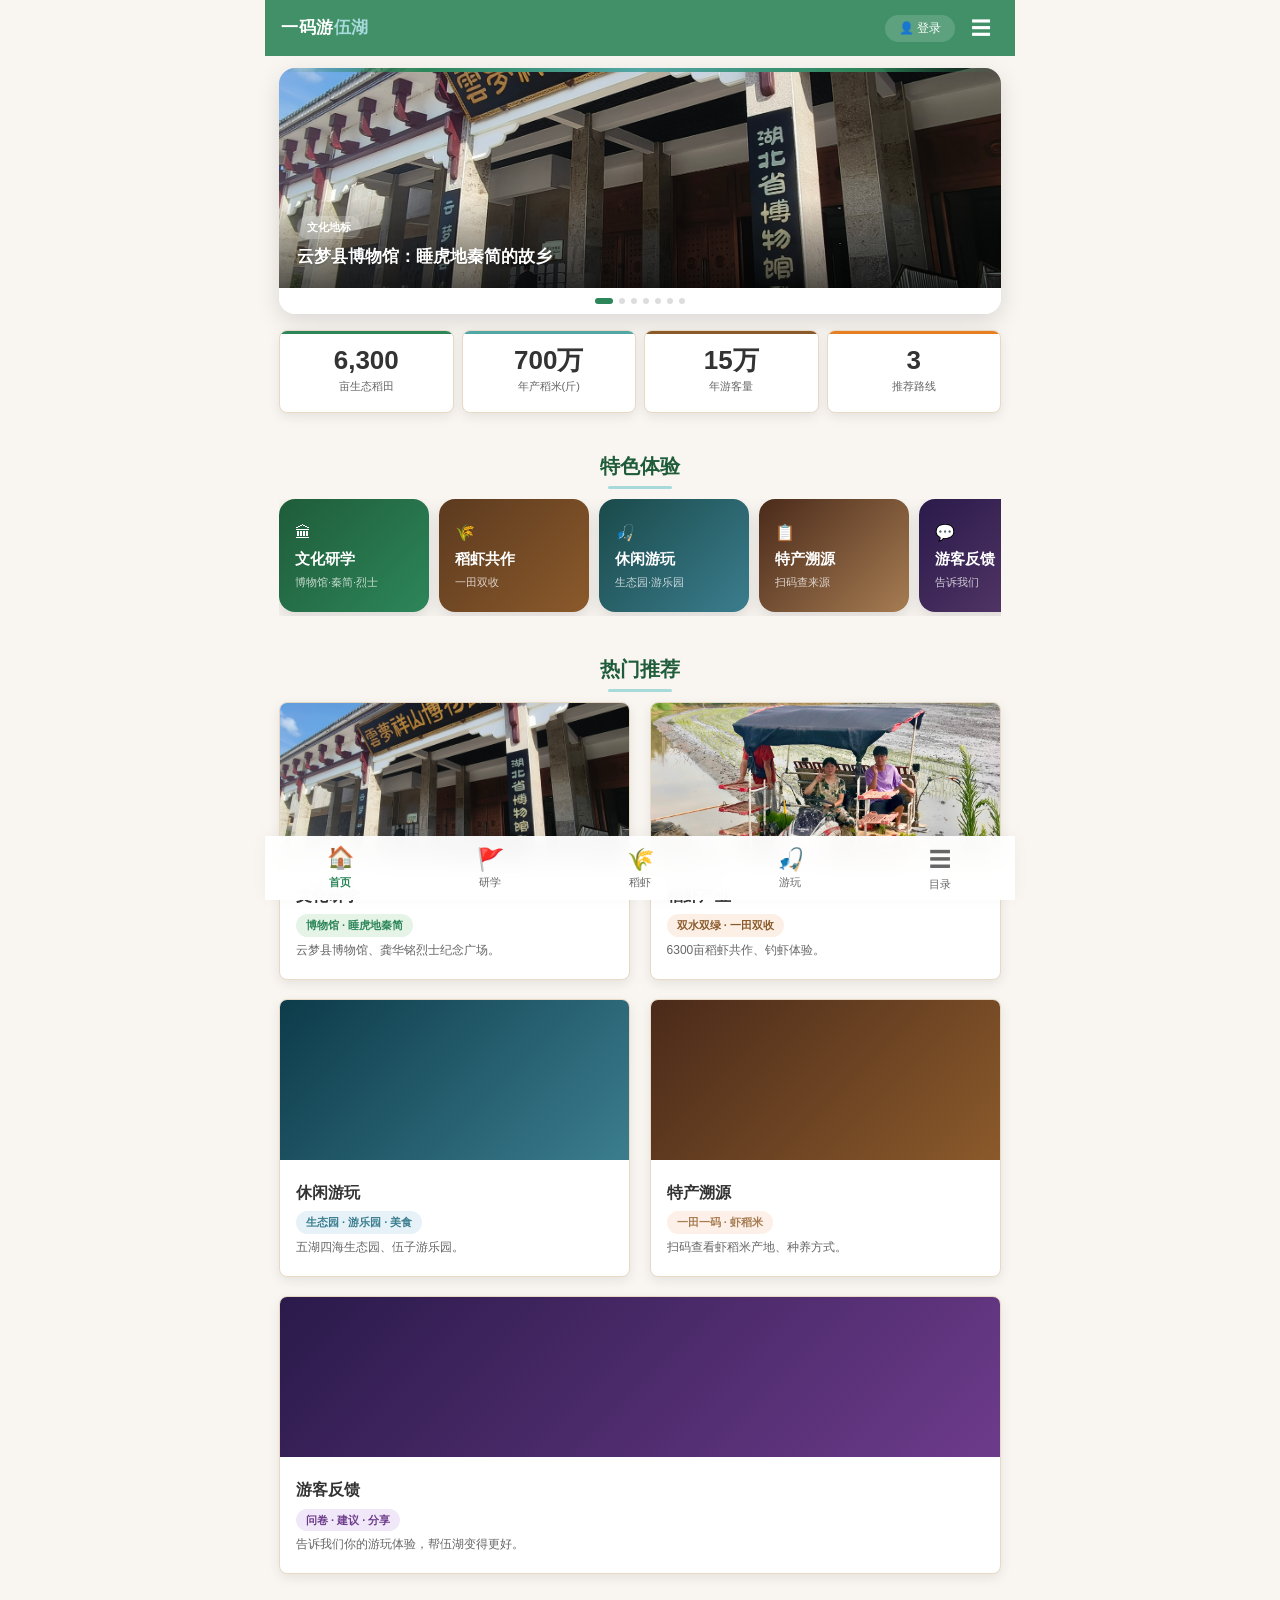
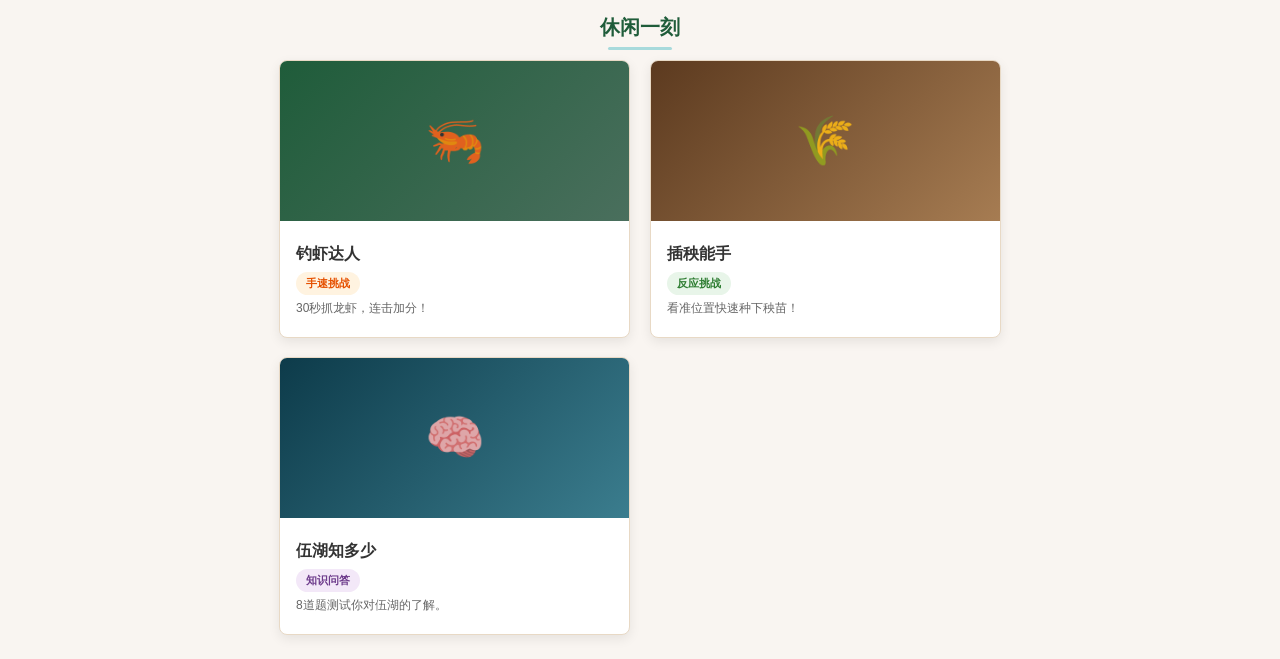
==== commit 676acd57: "refactor: 从实践队报告全面改写为游客旅游导览 数据层(data.js): - 去掉全部实践队内容(座谈会/党员教育/五老/华农沈院长) - STORIES从13条精简为9条游客导向故事 - " ====
--- a/index.html
+++ b/index.html
@@ -4,7 +4,7 @@
 <meta charset="UTF-8"/>
 <meta name="viewport" content="width=device-width,initial-scale=1,maximum-scale=1,user-scalable=no"/>
 <meta property="og:title" content="一码游伍湖"/>
-<meta property="og:description" content="循迹悟思想 · 数智兴农旅"/>
+<meta property="og:description" content="伍湖村旅游导览 · 稻虾共作 · 生态休闲"/>
 <meta property="og:image" content="assets/images/museum-exterior.jpg"/>
 <title>一码游伍湖</title>
 <link rel="stylesheet" href="assets/css/style.css"/>
@@ -24,13 +24,12 @@
     <div class="dp-hd"><h3>全站导航</h3><button class="dp-close" onclick="closeDir()">✕</button></div>
     <div class="dp-list">
       <a class="dp-item" onclick="switchTab('home');closeDir()"><div class="dp-badge" style="background:linear-gradient(135deg,#2d8659,#4A6F5D)">🏠</div>首页</a>
-      <a class="dp-item" onclick="switchTab('culture');closeDir()"><div class="dp-badge" style="background:linear-gradient(135deg,#9b2d2d,#c45050)">🚩</div>循迹研学</a>
+      <a class="dp-item" onclick="switchTab('culture');closeDir()"><div class="dp-badge" style="background:linear-gradient(135deg,#9b2d2d,#c45050)">🚩</div>文化研学</a>
       <a class="dp-item" onclick="switchTab('farming');closeDir()"><div class="dp-badge" style="background:linear-gradient(135deg,#2d8659,#6aaa6a)">🌾</div>稻虾产业</a>
-      <a class="dp-item" onclick="switchTab('tour');closeDir()"><div class="dp-badge" style="background:linear-gradient(135deg,#2d5f9b,#5a8ec4)">🎣</div>生态农旅</a>
-      <a class="dp-item" onclick="goPage('pages/onefield.html')"><div class="dp-badge" style="background:linear-gradient(135deg,#8b5a2b,#c49060)">📋</div>产业档案</a>
-      <a class="dp-item" onclick="goPage('pages/survey.html')"><div class="dp-badge" style="background:linear-gradient(135deg,#a65d2e,#d48058)">💬</div>建言献策</a>
-      <a class="dp-item" onclick="goPage('pages/service.html')"><div class="dp-badge" style="background:linear-gradient(135deg,#6d3b8b,#9b6eb0)">🛠</div>实践服务</a>
-      <a class="dp-item" onclick="goPage('pages/about.html')"><div class="dp-badge" style="background:linear-gradient(135deg,#3b7d8e,#5aa0b4)">ℹ</div>项目说明</a>
+      <a class="dp-item" onclick="switchTab('tour');closeDir()"><div class="dp-badge" style="background:linear-gradient(135deg,#2d5f9b,#5a8ec4)">🎣</div>休闲游玩</a>
+      <a class="dp-item" onclick="goPage('pages/onefield.html')"><div class="dp-badge" style="background:linear-gradient(135deg,#8b5a2b,#c49060)">📋</div>特产溯源</a>
+      <a class="dp-item" onclick="goPage('pages/survey.html')"><div class="dp-badge" style="background:linear-gradient(135deg,#a65d2e,#d48058)">💬</div>游客反馈</a>
+      <a class="dp-item" onclick="goPage('pages/about.html')"><div class="dp-badge" style="background:linear-gradient(135deg,#3b7d8e,#5aa0b4)">ℹ</div>关于伍湖</a>
     </div>
   </div>
 </div>
@@ -55,26 +54,19 @@
   </div>
   <div class="sec-hd"><span class="sec-title">特色体验</span></div>
   <div class="h-scroll">
-    <div class="h-item" onclick="switchTab('culture')">🏛<div class="hi-label">循迹研学</div><div class="hi-hint">总书记考察足迹</div></div>
+    <div class="h-item" onclick="switchTab('culture')">🏛<div class="hi-label">文化研学</div><div class="hi-hint">博物馆·秦简·烈士</div></div>
     <div class="h-item" onclick="switchTab('farming')">🌾<div class="hi-label">稻虾共作</div><div class="hi-hint">一田双收</div></div>
-    <div class="h-item" onclick="switchTab('tour')">🎣<div class="hi-label">生态农旅</div><div class="hi-hint">路线·体验</div></div>
-    <div class="h-item" onclick="goPage('pages/onefield.html')">📋<div class="hi-label">产业档案</div><div class="hi-hint">溯源展示</div></div>
-    <div class="h-item" onclick="goPage('pages/survey.html')">💬<div class="hi-label">建言献策</div><div class="hi-hint">反馈画像</div></div>
+    <div class="h-item" onclick="switchTab('tour')">🎣<div class="hi-label">休闲游玩</div><div class="hi-hint">生态园·游乐园</div></div>
+    <div class="h-item" onclick="goPage('pages/onefield.html')">📋<div class="hi-label">特产溯源</div><div class="hi-hint">扫码查来源</div></div>
+    <div class="h-item" onclick="goPage('pages/survey.html')">💬<div class="hi-label">游客反馈</div><div class="hi-hint">告诉我们</div></div>
   </div>
   <div class="sec-hd"><span class="sec-title">热门推荐</span></div>
   <div class="card-grid">
-    <div class="c-card" onclick="switchTab('culture')"><div class="cc-img"><img src="assets/images/museum-exterior.jpg" alt="" onerror="this.style.display='none'"/></div><div class="cc-body"><div class="cc-title">循迹云梦</div><div class="cc-tag">博物馆 · 总书记足迹</div><div class="cc-desc">云梦县博物馆、睡虎地秦简、红色文化。</div></div></div>
-    <div class="c-card" onclick="switchTab('farming')"><div class="cc-img"><img src="assets/images/farming-planting.jpg" alt="" onerror="this.style.display='none'"/></div><div class="cc-body"><div class="cc-title">稻虾产业</div><div class="cc-tag">双水双绿 · 生态种养</div><div class="cc-desc">6300亩稻虾共作、新红水稻合作社。</div></div></div>
-    <div class="c-card" onclick="switchTab('tour')"><div class="cc-img"><img src="assets/images/eco-park.jpg" alt="" onerror="this.style.display='none'"/></div><div class="cc-body"><div class="cc-title">生态农旅</div><div class="cc-tag">路线 · 体验 · 游乐园</div><div class="cc-desc">五湖四海生态园、伍子游乐园。</div></div></div>
-    <div class="c-card" onclick="goPage('pages/onefield.html')"><div class="cc-img"><img src="assets/images/farming-machine.jpg" alt="" onerror="this.style.display='none'"/></div><div class="cc-body"><div class="cc-title">产业档案</div><div class="cc-tag">一田一码 · 溯源</div><div class="cc-desc">示范田块、机械化插秧、产品故事。</div></div></div>
-    <div class="c-card cg-wide" onclick="goPage('pages/survey.html')"><div class="cc-img"><img src="assets/images/meeting-all.jpg" alt="" onerror="this.style.display='none'"/></div><div class="cc-body"><div class="cc-title">建言献策</div><div class="cc-tag">问卷反馈 · 游客画像</div><div class="cc-desc">收集游客来源、偏好、文化认知与发展建议。</div></div></div>
-  </div>
-  <div class="feat-list">
-    <div class="feat-row" onclick="goPage('pages/service.html')">
-      <div class="fr-icon" style="background:linear-gradient(135deg,#2d8659,#4A6F5D)">🛠</div>
-      <div class="fr-body"><h4>实践服务</h4><p>理论宣讲 · AI科普 · 防诈骗 · 数字技能培训</p></div>
-      <div class="fr-arrow">→</div>
-    </div>
+    <div class="c-card" onclick="switchTab('culture')"><div class="cc-img"><img src="assets/images/museum-exterior.jpg" alt="" onerror="this.style.display='none'"/></div><div class="cc-body"><div class="cc-title">文化研学</div><div class="cc-tag">博物馆 · 睡虎地秦简</div><div class="cc-desc">云梦县博物馆、龚华铭烈士纪念广场。</div></div></div>
+    <div class="c-card" onclick="switchTab('farming')"><div class="cc-img"><img src="assets/images/farming-planting.jpg" alt="" onerror="this.style.display='none'"/></div><div class="cc-body"><div class="cc-title">稻虾产业</div><div class="cc-tag">双水双绿 · 一田双收</div><div class="cc-desc">6300亩稻虾共作、钓虾体验。</div></div></div>
+    <div class="c-card" onclick="switchTab('tour')"><div class="cc-img"><img src="assets/images/eco-park.jpg" alt="" onerror="this.style.display='none'"/></div><div class="cc-body"><div class="cc-title">休闲游玩</div><div class="cc-tag">生态园 · 游乐园 · 美食</div><div class="cc-desc">五湖四海生态园、伍子游乐园。</div></div></div>
+    <div class="c-card" onclick="goPage('pages/onefield.html')"><div class="cc-img"><img src="assets/images/farming-machine.jpg" alt="" onerror="this.style.display='none'"/></div><div class="cc-body"><div class="cc-title">特产溯源</div><div class="cc-tag">一田一码 · 虾稻米</div><div class="cc-desc">扫码查看虾稻米产地、种养方式。</div></div></div>
+    <div class="c-card cg-wide" onclick="goPage('pages/survey.html')"><div class="cc-img"><img src="assets/images/village-lotus.jpg" alt="" onerror="this.style.display='none'"/></div><div class="cc-body"><div class="cc-title">游客反馈</div><div class="cc-tag">问卷 · 建议 · 分享</div><div class="cc-desc">告诉我们你的游玩体验，帮伍湖变得更好。</div></div></div>
   </div>
   <div class="sec-hd"><span class="sec-title">休闲一刻</span></div>
   <div class="card-grid" style="margin-top:6px">
@@ -84,75 +76,58 @@
   </div>
 </section>
 
-<!-- ═══════ 循迹 ═══════ -->
+<!-- ═══════ 文化研学 ═══════ -->
 <section class="tab-page" id="tab-culture">
-  <div class="hero h-red"><div class="h-t">循迹云梦</div><div class="h-s">云梦县博物馆 · 睡虎地秦简 · 总书记考察足迹</div><div class="h-chip">📍 2024年11月习近平总书记考察</div></div>
-
-  <div class="info-block"><h2>从云梦到伍湖</h2><p>2024年11月，习近平总书记考察云梦县博物馆。7月16日实践队追寻足迹完成研学，参观博物馆展陈、睡虎地秦简、文物修复中心和星空盘；前往龚华铭烈士纪念广场。7月17日华农沈院长与陈书记会谈，双方为实践基地揭牌。</p></div>
-
-  <div class="sec-hd"><span class="sec-title">循迹时间线</span></div>
-  <div class="timeline">
-    <div class="tl-row"><div class="tl-dot">📍</div><div class="tl-card"><h4>2024.11 总书记考察云梦县博物馆</h4><p>了解文物保护研究利用，为文化传承保护提供根本遵循</p></div></div>
-    <div class="tl-row"><div class="tl-dot">📜</div><div class="tl-card"><h4>睡虎地秦简</h4><p>为吏之道、编年纪——云梦深厚的历史文化底蕴</p></div></div>
-    <div class="tl-row"><div class="tl-dot">🤝</div><div class="tl-card"><h4>7.17 华农沈院长与陈书记会谈</h4><p>双方对话交流，华农为实践基地授牌</p></div></div>
-    <div class="tl-row"><div class="tl-dot">🏘</div><div class="tl-card"><h4>走进伍湖村</h4><p>从县域文化资源走向乡村实践，用青年力量服务农文旅融合</p></div></div>
-  </div>
-
+  <div class="hero h-red"><div class="h-t">文化研学</div><div class="h-s">云梦县博物馆 · 睡虎地秦简 · 龚华铭烈士纪念广场</div><div class="h-chip">📍 从伍湖村出发约30分钟车程</div></div>
+  <div class="info-block"><h2>伍湖周边好去处</h2><p>2024年11月习近平总书记考察云梦县博物馆，让这座宝藏博物馆火出了圈。从伍湖村驱车约半小时就能到达，看看两千年前的秦简，再去龚华铭烈士纪念广场缅怀先烈，一日游安排得明明白白。</p></div>
   <div class="sec-hd"><span class="sec-title">文化故事</span></div>
   <div id="story-list" class="dc-list"></div>
 </section>
 
-<!-- ═══════ 稻虾 ═══════ -->
+<!-- ═══════ 稻虾产业 ═══════ -->
 <section class="tab-page" id="tab-farming">
-  <div class="hero h-green"><div class="h-t">稻虾产业</div><div class="h-s">稻虾共作 · 双水双绿 · 梦辰泽农业</div><div class="h-chip">🌱 6300亩生态种养 · 一田双收 · 户均增收1.8万</div></div>
-
+  <div class="hero h-green"><div class="h-t">稻虾产业</div><div class="h-s">稻虾共作 · 双水双绿 · 梦辰泽农业</div><div class="h-chip">🌱 6300亩生态种养 · 一田双收 · 绿色循环</div></div>
   <div class="kpi-row" style="margin-top:10px">
     <div class="kpi"><span class="kpi-n">6,300</span><span class="kpi-l">亩生态田</span></div>
     <div class="kpi"><span class="kpi-n">700万</span><span class="kpi-l">年产稻米(斤)</span></div>
     <div class="kpi"><span class="kpi-n">252万</span><span class="kpi-l">年产龙虾(斤)</span></div>
-    <div class="kpi"><span class="kpi-n">1.8万</span><span class="kpi-l">户均增收(元)</span></div>
+    <div class="kpi"><span class="kpi-n">15万</span><span class="kpi-l">年游客量</span></div>
   </div>
-
   <div class="sec-hd"><span class="sec-title">产业故事</span></div>
   <div id="agri-list" class="dc-list"></div>
-
   <div class="feat-list">
     <div class="feat-row" onclick="goPage('pages/onefield.html')">
       <div class="fr-icon" style="background:linear-gradient(135deg,#8b5a2b,#c49060)">📋</div>
-      <div class="fr-body"><h4>产业档案</h4><p>伍湖虾稻米示范田块 · 完整溯源信息</p></div>
+      <div class="fr-body"><h4>特产溯源</h4><p>扫码查看伍湖虾稻米 · 产地 · 种养全程</p></div>
       <div class="fr-arrow">→</div>
     </div>
   </div>
 </section>
 
-<!-- ═══════ 农旅 ═══════ -->
+<!-- ═══════ 休闲游玩 ═══════ -->
 <section class="tab-page" id="tab-tour">
-  <div class="hero h-blue"><div class="h-t">生态农旅</div><div class="h-s">五湖四海生态园 · 伍子游乐园 · 路线规划</div><div class="h-chip">🗺 3条推荐路线 · 年接待约15万人次</div></div>
-
-  <div class="sec-hd"><span class="sec-title">游玩路线</span></div>
+  <div class="hero h-blue"><div class="h-t">休闲游玩</div><div class="h-s">五湖四海生态园 · 伍子游乐园 · 水上餐厅</div><div class="h-chip">🗺 3条推荐路线 · 年接待约15万人次</div></div>
+  <div class="sec-hd"><span class="sec-title">推荐路线</span></div>
   <div id="route-list" class="dc-list"></div>
-
-  <div class="sec-hd"><span class="sec-title">农旅故事</span></div>
+  <div class="sec-hd"><span class="sec-title">好玩推荐</span></div>
   <div id="tour-story-list" class="dc-list"></div>
-
   <div class="sec-hd"><span class="sec-title">体验项目</span></div>
   <div class="sc-strip">
     <div class="sc-card"><div class="sc-img"><span>🌾</span></div><div class="sc-body"><h4>稻虾科普</h4><p>了解生态种养模式</p></div></div>
-    <div class="sc-card" onclick="goPage('pages/onefield.html')"><div class="sc-img"><span>🏷</span></div><div class="sc-body"><h4>产品溯源</h4><p>扫码知来源</p></div></div>
+    <div class="sc-card" onclick="goPage('pages/onefield.html')"><div class="sc-img"><span>🏷</span></div><div class="sc-body"><h4>特产溯源</h4><p>扫码知来源</p></div></div>
     <div class="sc-card"><div class="sc-img"><span>🎢</span></div><div class="sc-body"><h4>伍子游乐园</h4><p>儿童滑梯·风车</p></div></div>
     <div class="sc-card"><div class="sc-img"><span>🍽</span></div><div class="sc-body"><h4>水上餐厅</h4><p>农家菜品尝</p></div></div>
-    <div class="sc-card" onclick="goPage('pages/service.html')"><div class="sc-img"><span>🛠</span></div><div class="sc-body"><h4>实践服务</h4><p>AI科普·宣讲</p></div></div>
+    <div class="sc-card"><div class="sc-img"><span>🏡</span></div><div class="sc-body"><h4>特色民宿</h4><p>住下来慢慢玩</p></div></div>
   </div>
-  <button class="btn btn-p mt" onclick="goPage('pages/service.html')">实践服务</button>
 </section>
 
 </main>
 
 <nav class="btm-nav">
   <button class="nav-btn active" data-tab="home"><span class="nb-icon">🏠</span><span>首页</span></button>
-  <button class="nav-btn" data-tab="culture"><span class="nb-icon">🚩</span><span>循迹</span></button>
+  <button class="nav-btn" data-tab="culture"><span class="nb-icon">🚩</span><span>研学</span></button>
   <button class="nav-btn" data-tab="farming"><span class="nb-icon">🌾</span><span>稻虾</span></button>
-  <button class="nav-btn" data-tab="tour"><span class="nb-icon">🎣</span><span>农旅</span></button>
+  <button class="nav-btn" data-tab="tour"><span class="nb-icon">🎣</span><span>游玩</span></button>
   <button class="nav-btn" data-tab="menu"><span class="nb-icon">☰</span><span>目录</span></button>
 </nav>
 
--- a/assets/css/style.css
+++ b/assets/css/style.css
@@ -87,84 +87,24 @@
 .dp-item .dp-arrow{color:#ccc;font-size:13px;margin-left:auto}
 
 /* ═══════ 3D 轮播 ═══════ */
-.carousel{
-  position:relative;margin:12px 14px 0;border-radius:var(--radius-lg);
-  overflow:hidden;box-shadow:var(--shadow-lg);background:var(--bg);
-  padding:8px 0 0
-}
-.carousel::before{
-  content:'';position:absolute;top:0;left:0;right:0;height:4px;z-index:5;
-  background:linear-gradient(90deg,transparent,var(--nature) 20%,var(--water) 50%,var(--nature) 80%,transparent)
-}
-.cr-stage{position:relative;width:100%;min-height:320px;overflow:hidden}
-.cr-stage::after{
-  content:'';position:absolute;bottom:0;left:0;right:0;height:3rem;
-  background:url("data:image/svg+xml,%3Csvg xmlns='http://www.w3.org/2000/svg' viewBox='0 0 1440 320'%3E%3Cpath fill='%23f9f5f1' d='M0,192L48,181.3C96,171,192,149,288,149.3C384,149,480,171,576,181.3C672,192,768,192,864,181.3C960,171,1056,149,1152,144C1248,139,1344,149,1392,154.7L1440,160L1440,320L1392,320C1344,320,1248,320,1152,320C1056,320,960,320,864,320C768,320,672,320,576,320C480,320,384,320,288,320C192,320,96,320,48,320L0,320Z'%3E%3C/path%3E%3C/svg%3E");
-  background-size:100% 3rem;z-index:3;pointer-events:none
-}
-.cr-track{
-  position:relative;width:100%;height:100%;display:flex;align-items:center;justify-content:center
-}
-.cr-slide{
-  position:absolute;width:85%;padding-bottom:56%;border-radius:4px;overflow:hidden;
-  box-shadow:0 6px 20px rgba(0,0,0,.12);border:1px solid #d9c7b8;
-  cursor:pointer;transition:all .6s var(--ease);
-  background:#f0e9e0
-}
-.cr-slide::after{
-  content:'→';position:absolute;top:10px;right:10px;color:rgba(255,255,255,.7);
-  font-size:16px;opacity:0;transition:all .3s;text-shadow:1px 1px 2px rgba(0,0,0,.5)
-}
-.cr-slide:hover::after{opacity:1;transform:translateX(5px)}
-.cr-slide img{width:100%;height:100%;object-fit:cover;display:block}
-.cr-slide .cr-img-placeholder{
-  position:absolute;top:0;left:0;width:100%;height:100%;
-  display:flex;align-items:center;justify-content:center;font-size:48px
-}
-.cr-slide:nth-child(1) .cr-img-placeholder{background:linear-gradient(135deg,#1f5c3a,#2d8659 50%,#4A6F5D)}
-.cr-slide:nth-child(2) .cr-img-placeholder{background:linear-gradient(135deg,#5c2515,#8b5a2b 50%,#a67c52)}
-.cr-slide:nth-child(3) .cr-img-placeholder{background:linear-gradient(135deg,#0d3b4a,#2d5f9b 50%,#4a7ec0)}
-.cr-slide:nth-child(4) .cr-img-placeholder{background:linear-gradient(135deg,#1a4a4a,#3b7d8e 50%,#5aa0b4)}
-.cr-caption{
-  position:absolute;bottom:0;left:0;right:0;padding:14px;
-  background:linear-gradient(transparent,rgba(45,134,89,.8));
-  color:#fff;transform:translateY(100%);transition:transform .3s ease
-}
-.cr-slide:hover .cr-caption{transform:translateY(0)}
-.cr-caption h3{font-size:16px;font-weight:700;border-bottom:1px dashed rgba(255,255,255,.5);padding-bottom:4px;margin-bottom:4px}
-.cr-caption p{font-size:12px;opacity:.9}
-
-/* 轮播指示器 */
-.cr-indicators{
-  display:flex;justify-content:center;gap:10px;padding:12px 0;position:relative;z-index:4;background:var(--bg)
-}
-.cr-indicators button{
-  width:12px;height:12px;border-radius:50% 50% 50% 0;transform:rotate(45deg);
-  background:transparent;border:2px solid var(--water);cursor:pointer;
-  transition:all .3s ease
-}
-.cr-indicators button.active{background:var(--water);border-color:var(--water);transform:rotate(45deg) scale(1.2)}
-
-/* 轮播导航按钮 */
-.cr-prev,.cr-next{
-  position:absolute;top:42%;transform:translateY(-50%);z-index:10;
-  width:40px;height:40px;border-radius:50%;background:var(--wood);
-  border:2px solid #a67c52;color:#fff;font-size:18px;cursor:pointer;
-  display:flex;align-items:center;justify-content:center;
-  opacity:0;transition:all .3s ease;box-shadow:0 3px 8px rgba(0,0,0,.15)
-}
-.cr-prev{left:10px}.cr-next{right:10px}
+/* ═══════ 轮播（平面滑动） ═══════ */
+.carousel{margin:12px 14px 0;border-radius:var(--radius-lg);overflow:hidden;box-shadow:var(--shadow-lg);position:relative}
+.carousel::before{content:'';position:absolute;top:0;left:0;right:0;height:4px;z-index:5;background:linear-gradient(90deg,transparent,var(--nature) 20%,var(--water) 50%,var(--nature) 80%,transparent)}
+.cr-stage{position:relative;width:100%;overflow:hidden}
+.cr-track{display:flex;transition:transform .45s ease;height:220px}
+.cr-slide{min-width:100%;position:relative;cursor:pointer;overflow:hidden;height:220px;background:#ddd}
+.cr-slide .cr-img-wrap{position:absolute;top:0;left:0;width:100%;height:100%}
+.cr-slide .cr-img-wrap img{width:100%;height:100%;object-fit:cover}
+.cr-caption{position:absolute;bottom:0;left:0;right:0;padding:16px 18px;background:linear-gradient(transparent,rgba(0,0,0,.65));color:#fff;display:flex;flex-direction:column;gap:4px}
+.cr-caption .cr-tag{display:inline-block;width:fit-content;padding:2px 10px;border-radius:99px;background:rgba(255,255,255,.2);font-size:11px;font-weight:600}
+.cr-caption .cr-title{font-size:17px;font-weight:800;text-shadow:0 1px 3px rgba(0,0,0,.3)}
+.cr-prev,.cr-next{position:absolute;top:50%;transform:translateY(-50%);z-index:10;width:34px;height:34px;border-radius:50%;background:rgba(0,0,0,.35);border:none;color:#fff;font-size:16px;cursor:pointer;display:flex;align-items:center;justify-content:center;opacity:0;transition:opacity .2s}
 .carousel:hover .cr-prev,.carousel:hover .cr-next{opacity:1}
-.cr-prev:hover,.cr-next:hover{background:#744b24;transform:translateY(-50%) scale(1.1)}
-
-@media(max-width:768px){
-  .cr-stage{min-height:260px}
-  .cr-prev,.cr-next{width:34px;height:34px;font-size:14px}
-  .cr-caption{padding:10px}
-  .cr-caption h3{font-size:14px}
-  .cr-caption p{font-size:11px}
-}
-@media(max-width:576px){.cr-stage{min-height:220px}}
+.cr-prev{left:8px}.cr-next{right:8px}
+.cr-indicators{display:flex;justify-content:center;gap:6px;padding:10px 0;background:#fff}
+.cr-indicators span{width:6px;height:6px;border-radius:3px;background:#ddd;transition:all .3s}
+.cr-indicators span.on{background:var(--nature);width:18px}
+@media(max-width:768px){.cr-track,.cr-slide{height:180px}}@media(max-width:576px){.cr-track,.cr-slide{height:150px}}
 
 /* ═══════ 数据看板 ═══════ */
 .kpi-row{display:flex;gap:8px;margin:16px 14px 0}
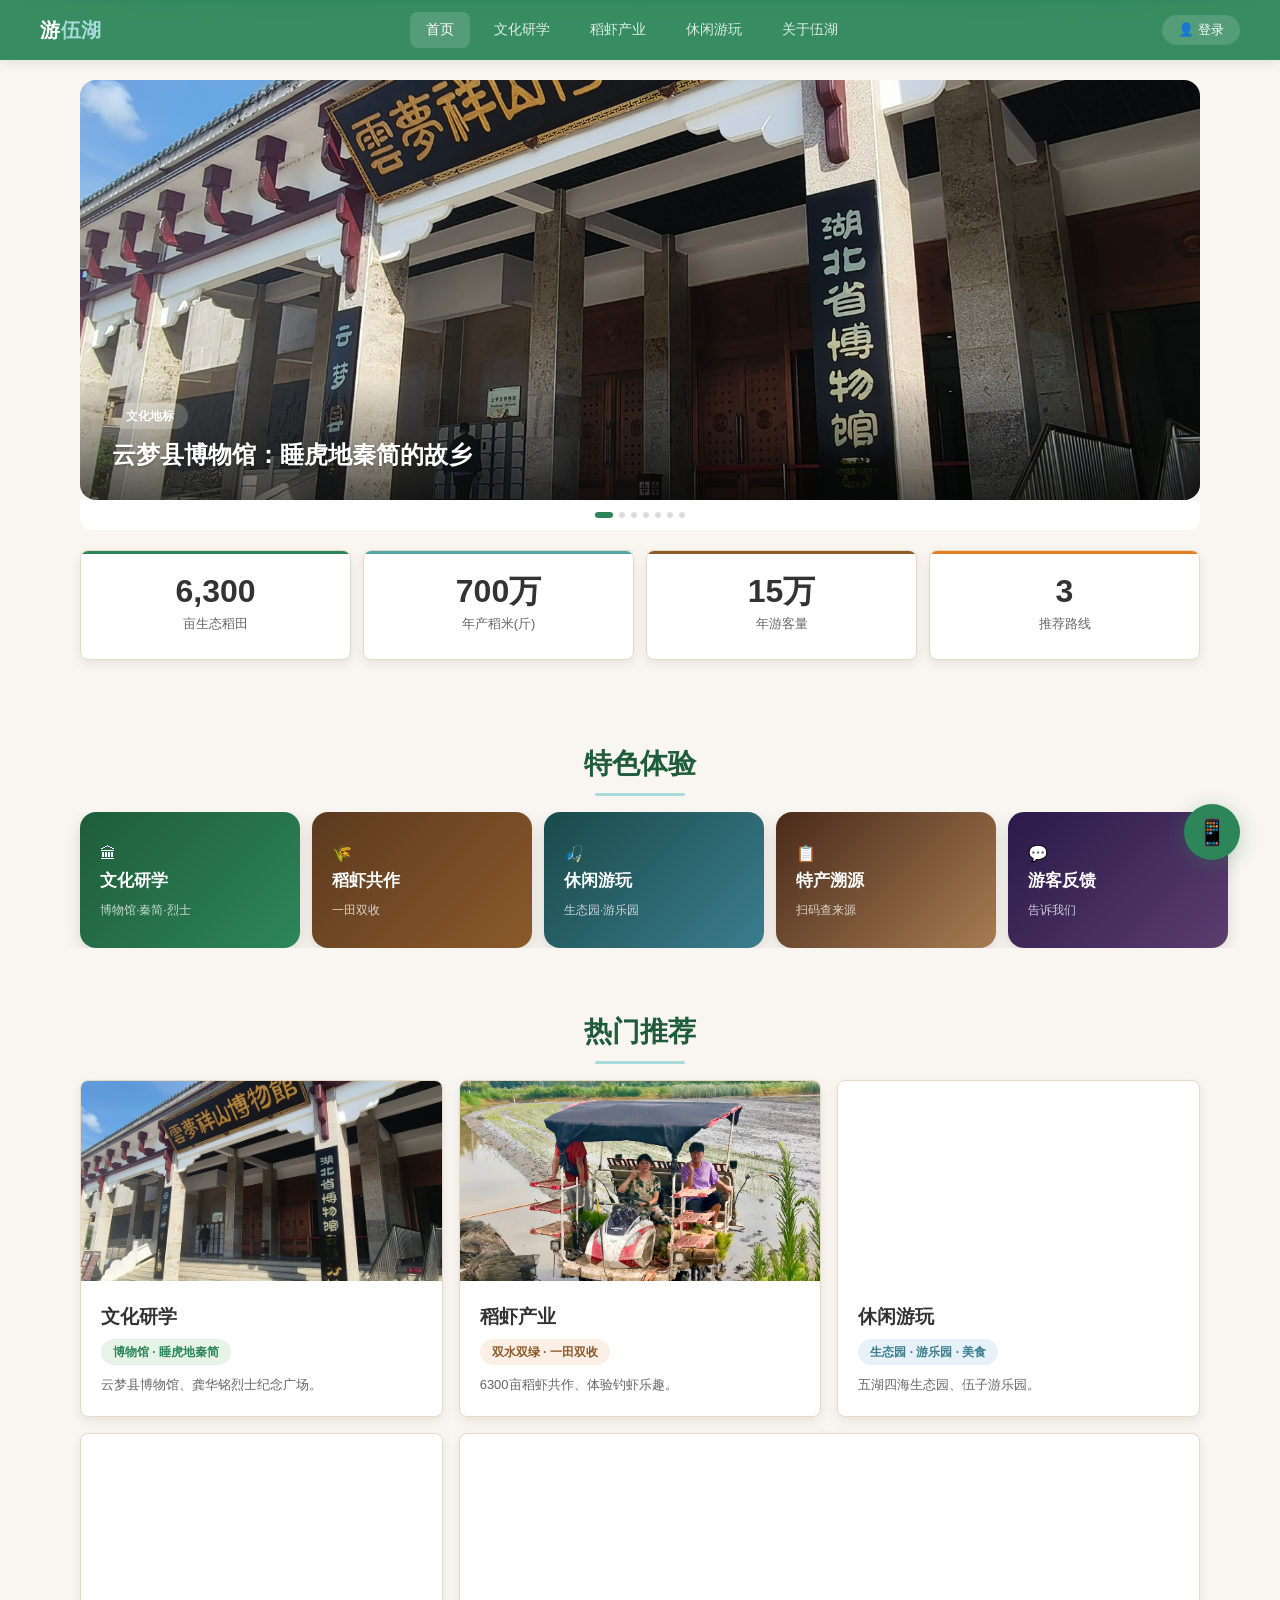
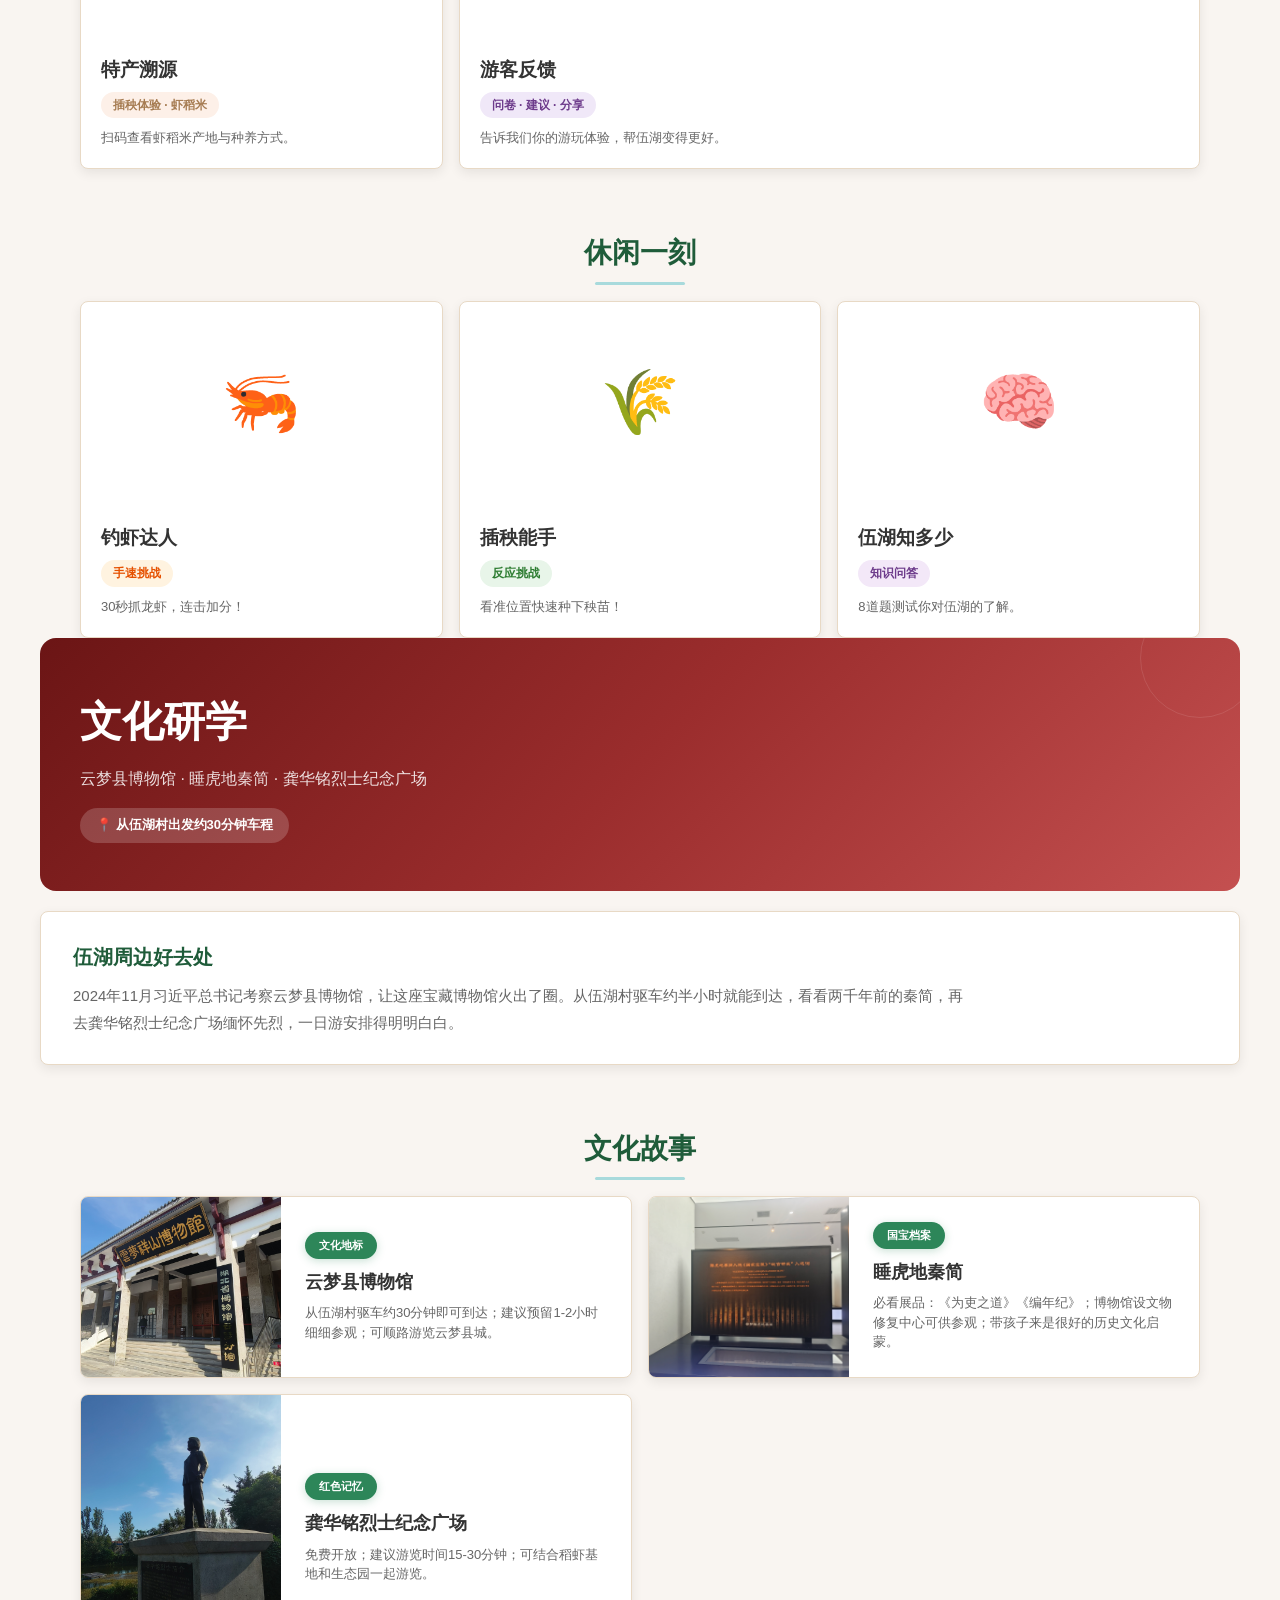
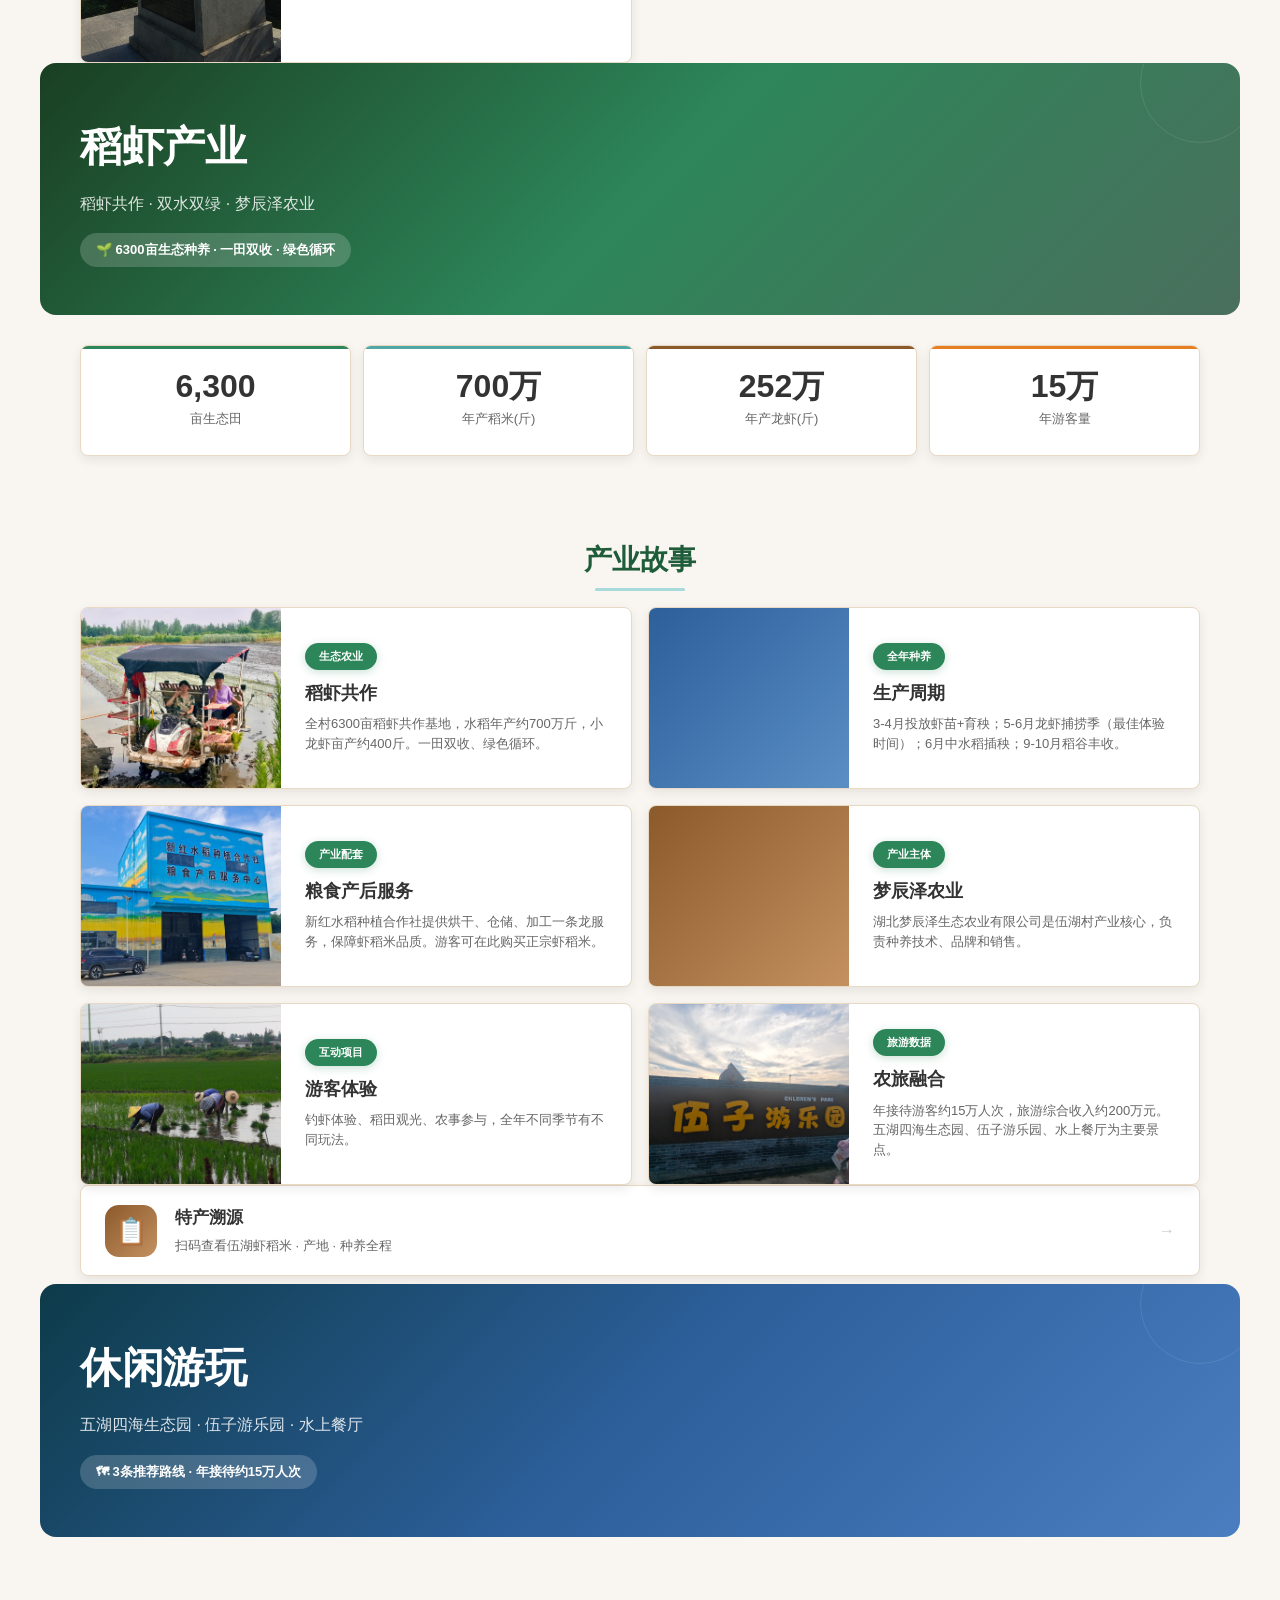
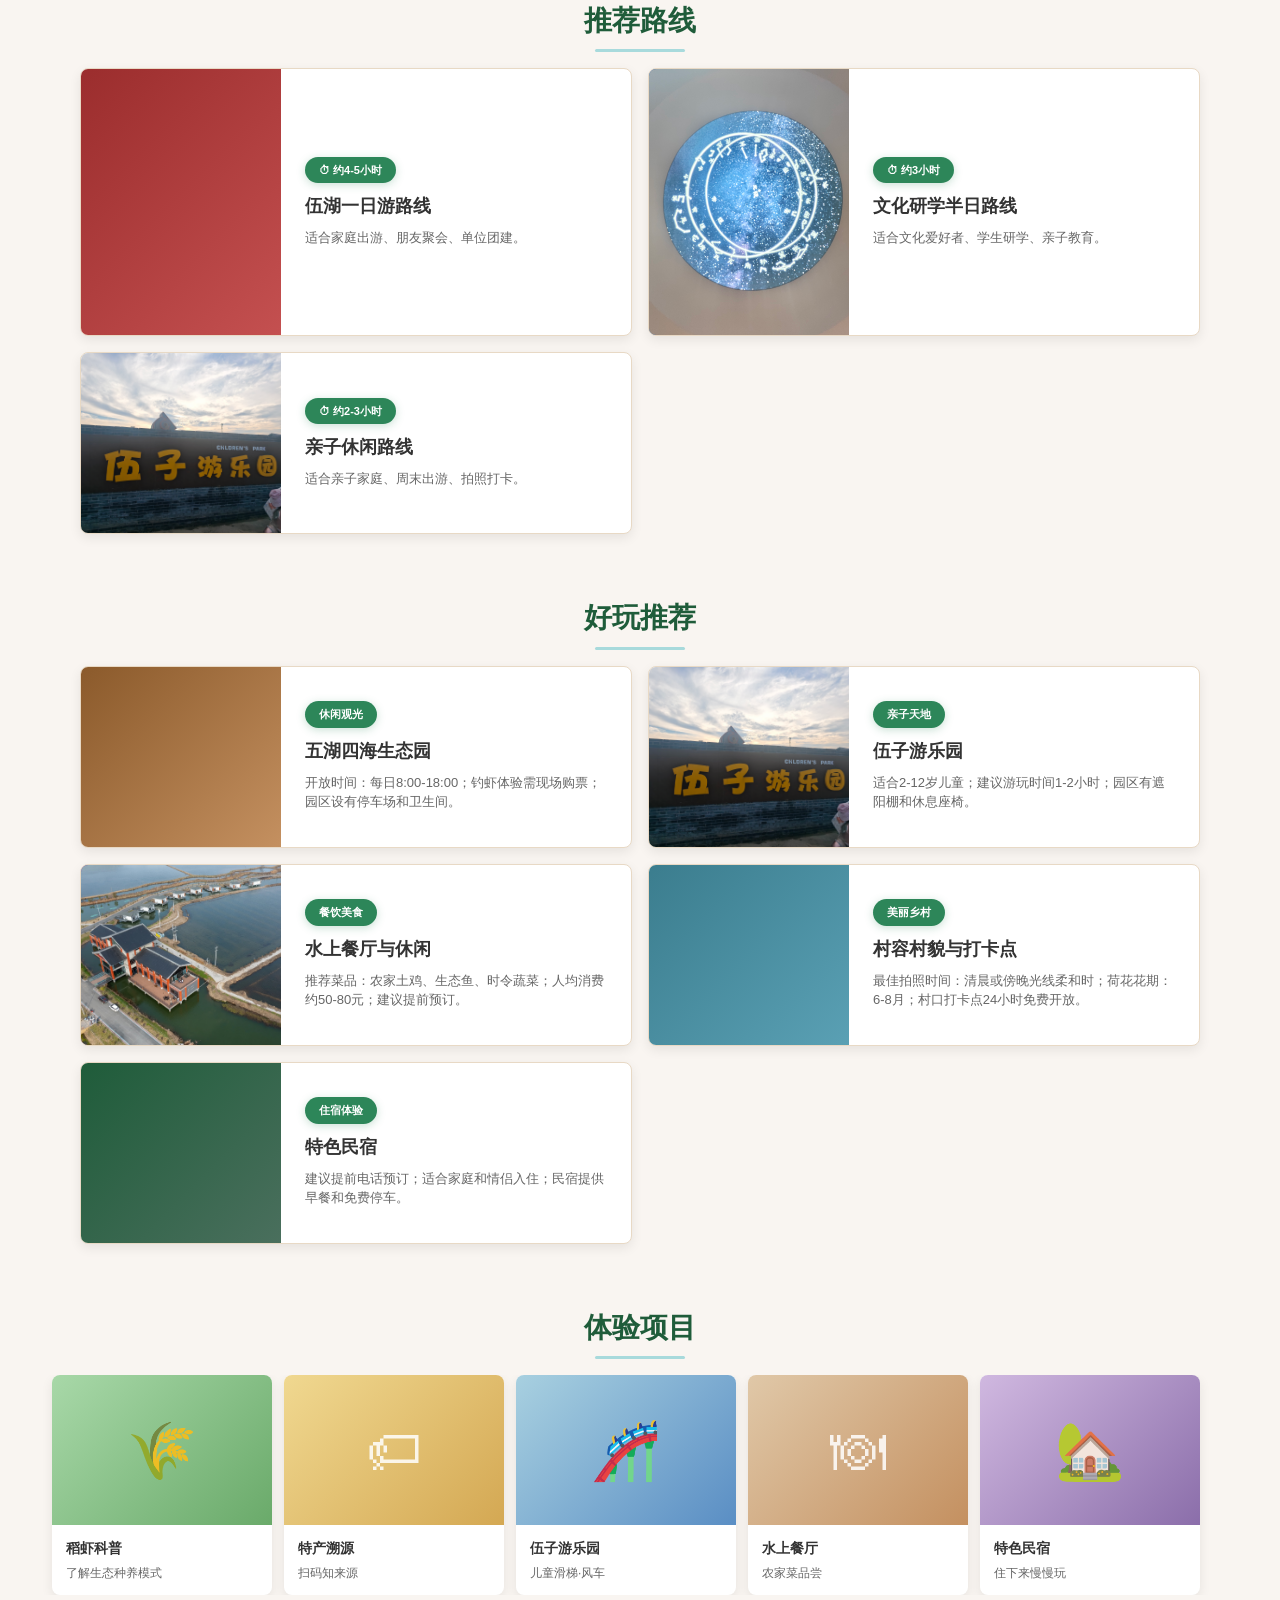
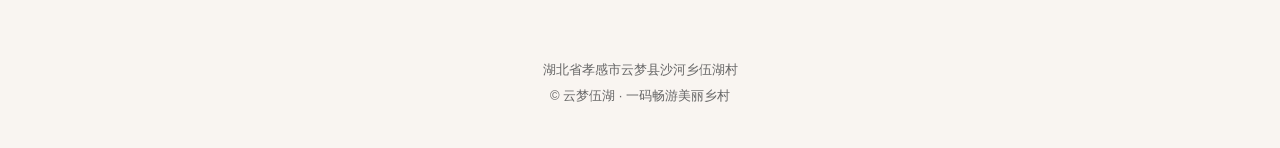
==== commit eccc7311: "feat: 云梦伍湖 · 纯网页版 适配变更: - 移除底部导航栏（btm-nav） - 顶部导航改为桌面横条（desktop-nav），带滚动高亮 - body 去掉 max-width:750px" ====
--- a/index.html
+++ b/index.html
@@ -2,20 +2,27 @@
 <html lang="zh-CN">
 <head>
 <meta charset="UTF-8"/>
-<meta name="viewport" content="width=device-width,initial-scale=1,maximum-scale=1,user-scalable=no"/>
-<meta property="og:title" content="一码游伍湖"/>
+<meta name="viewport" content="width=device-width,initial-scale=1"/>
+<meta property="og:title" content="云梦伍湖"/>
 <meta property="og:description" content="伍湖村旅游导览 · 稻虾共作 · 生态休闲"/>
 <meta property="og:image" content="assets/images/museum-exterior.jpg"/>
-<title>一码游伍湖</title>
+<title>云梦伍湖</title>
 <link rel="stylesheet" href="assets/css/style.css"/>
 </head>
 <body>
 
 <header class="topbar" id="topbar">
-  <div class="t-l"><span class="t-brand">一码游<em>伍湖</em></span></div>
+  <div class="t-l"><span class="t-brand">游<em>伍湖</em></span></div>
+  <nav class="desktop-nav">
+    <a onclick="scrollToSection('home')" class="active">首页</a>
+    <a onclick="scrollToSection('culture')">文化研学</a>
+    <a onclick="scrollToSection('farming')">稻虾产业</a>
+    <a onclick="scrollToSection('tour')">休闲游玩</a>
+    <a onclick="goPage('pages/about.html')">关于伍湖</a>
+  </nav>
   <div class="t-r">
     <button class="t-btn" id="login-btn" onclick="doLogin()">👤 登录</button>
-    <button class="t-menu" onclick="toggleDir()" style="margin-left:2px">☰</button>
+    <button class="t-menu" onclick="toggleDir()">☰</button>
   </div>
 </header>
 
@@ -23,10 +30,10 @@
   <div class="dir-panel">
     <div class="dp-hd"><h3>全站导航</h3><button class="dp-close" onclick="closeDir()">✕</button></div>
     <div class="dp-list">
-      <a class="dp-item" onclick="switchTab('home');closeDir()"><div class="dp-badge" style="background:linear-gradient(135deg,#2d8659,#4A6F5D)">🏠</div>首页</a>
-      <a class="dp-item" onclick="switchTab('culture');closeDir()"><div class="dp-badge" style="background:linear-gradient(135deg,#9b2d2d,#c45050)">🚩</div>文化研学</a>
-      <a class="dp-item" onclick="switchTab('farming');closeDir()"><div class="dp-badge" style="background:linear-gradient(135deg,#2d8659,#6aaa6a)">🌾</div>稻虾产业</a>
-      <a class="dp-item" onclick="switchTab('tour');closeDir()"><div class="dp-badge" style="background:linear-gradient(135deg,#2d5f9b,#5a8ec4)">🎣</div>休闲游玩</a>
+      <a class="dp-item" onclick="scrollToSection('home');closeDir()"><div class="dp-badge" style="background:linear-gradient(135deg,#2d8659,#4A6F5D)">🏠</div>首页</a>
+      <a class="dp-item" onclick="scrollToSection('culture');closeDir()"><div class="dp-badge" style="background:linear-gradient(135deg,#9b2d2d,#c45050)">🚩</div>文化研学</a>
+      <a class="dp-item" onclick="scrollToSection('farming');closeDir()"><div class="dp-badge" style="background:linear-gradient(135deg,#2d8659,#6aaa6a)">🌾</div>稻虾产业</a>
+      <a class="dp-item" onclick="scrollToSection('tour');closeDir()"><div class="dp-badge" style="background:linear-gradient(135deg,#2d5f9b,#5a8ec4)">🎣</div>休闲游玩</a>
       <a class="dp-item" onclick="goPage('pages/onefield.html')"><div class="dp-badge" style="background:linear-gradient(135deg,#8b5a2b,#c49060)">📋</div>特产溯源</a>
       <a class="dp-item" onclick="goPage('pages/survey.html')"><div class="dp-badge" style="background:linear-gradient(135deg,#a65d2e,#d48058)">💬</div>游客反馈</a>
       <a class="dp-item" onclick="goPage('pages/about.html')"><div class="dp-badge" style="background:linear-gradient(135deg,#3b7d8e,#5aa0b4)">ℹ</div>关于伍湖</a>
@@ -36,8 +43,8 @@
 
 <main>
 
-<!-- ═══════ 首页 ═══════ -->
-<section class="tab-page active" id="tab-home">
+<!-- ═══════ 首页 —— 轮播 + 全览 ═══════ -->
+<section id="sec-home">
   <div class="carousel" id="carousel">
     <div class="cr-stage" id="cr-stage">
       <div class="cr-track" id="cr-track"></div>
@@ -46,28 +53,32 @@
     </div>
     <div class="cr-indicators" id="cr-indicators"></div>
   </div>
+
   <div class="kpi-row">
     <div class="kpi"><span class="kpi-n">6,300</span><span class="kpi-l">亩生态稻田</span></div>
     <div class="kpi"><span class="kpi-n">700万</span><span class="kpi-l">年产稻米(斤)</span></div>
     <div class="kpi"><span class="kpi-n">15万</span><span class="kpi-l">年游客量</span></div>
     <div class="kpi"><span class="kpi-n">3</span><span class="kpi-l">推荐路线</span></div>
   </div>
+
   <div class="sec-hd"><span class="sec-title">特色体验</span></div>
   <div class="h-scroll">
-    <div class="h-item" onclick="switchTab('culture')">🏛<div class="hi-label">文化研学</div><div class="hi-hint">博物馆·秦简·烈士</div></div>
-    <div class="h-item" onclick="switchTab('farming')">🌾<div class="hi-label">稻虾共作</div><div class="hi-hint">一田双收</div></div>
-    <div class="h-item" onclick="switchTab('tour')">🎣<div class="hi-label">休闲游玩</div><div class="hi-hint">生态园·游乐园</div></div>
+    <div class="h-item" onclick="scrollToSection('culture')">🏛<div class="hi-label">文化研学</div><div class="hi-hint">博物馆·秦简·烈士</div></div>
+    <div class="h-item" onclick="scrollToSection('farming')">🌾<div class="hi-label">稻虾共作</div><div class="hi-hint">一田双收</div></div>
+    <div class="h-item" onclick="scrollToSection('tour')">🎣<div class="hi-label">休闲游玩</div><div class="hi-hint">生态园·游乐园</div></div>
     <div class="h-item" onclick="goPage('pages/onefield.html')">📋<div class="hi-label">特产溯源</div><div class="hi-hint">扫码查来源</div></div>
     <div class="h-item" onclick="goPage('pages/survey.html')">💬<div class="hi-label">游客反馈</div><div class="hi-hint">告诉我们</div></div>
   </div>
+
   <div class="sec-hd"><span class="sec-title">热门推荐</span></div>
   <div class="card-grid">
-    <div class="c-card" onclick="switchTab('culture')"><div class="cc-img"><img src="assets/images/museum-exterior.jpg" alt="" onerror="this.style.display='none'"/></div><div class="cc-body"><div class="cc-title">文化研学</div><div class="cc-tag">博物馆 · 睡虎地秦简</div><div class="cc-desc">云梦县博物馆、龚华铭烈士纪念广场。</div></div></div>
-    <div class="c-card" onclick="switchTab('farming')"><div class="cc-img"><img src="assets/images/farming-planting.jpg" alt="" onerror="this.style.display='none'"/></div><div class="cc-body"><div class="cc-title">稻虾产业</div><div class="cc-tag">双水双绿 · 一田双收</div><div class="cc-desc">6300亩稻虾共作、钓虾体验。</div></div></div>
-    <div class="c-card" onclick="switchTab('tour')"><div class="cc-img"><img src="assets/images/eco-park.jpg" alt="" onerror="this.style.display='none'"/></div><div class="cc-body"><div class="cc-title">休闲游玩</div><div class="cc-tag">生态园 · 游乐园 · 美食</div><div class="cc-desc">五湖四海生态园、伍子游乐园。</div></div></div>
-    <div class="c-card" onclick="goPage('pages/onefield.html')"><div class="cc-img"><img src="assets/images/farming-machine.jpg" alt="" onerror="this.style.display='none'"/></div><div class="cc-body"><div class="cc-title">特产溯源</div><div class="cc-tag">一田一码 · 虾稻米</div><div class="cc-desc">扫码查看虾稻米产地、种养方式。</div></div></div>
+    <div class="c-card" onclick="scrollToSection('culture')"><div class="cc-img"><img src="assets/images/museum-exterior.jpg" alt="" onerror="this.style.display='none'"/></div><div class="cc-body"><div class="cc-title">文化研学</div><div class="cc-tag">博物馆 · 睡虎地秦简</div><div class="cc-desc">云梦县博物馆、龚华铭烈士纪念广场。</div></div></div>
+    <div class="c-card" onclick="scrollToSection('farming')"><div class="cc-img"><img src="assets/images/farming-planting.jpg" alt="" onerror="this.style.display='none'"/></div><div class="cc-body"><div class="cc-title">稻虾产业</div><div class="cc-tag">双水双绿 · 一田双收</div><div class="cc-desc">6300亩稻虾共作、体验钓虾乐趣。</div></div></div>
+    <div class="c-card" onclick="scrollToSection('tour')"><div class="cc-img"><img src="assets/images/eco-park.jpg" alt="" onerror="this.style.display='none'"/></div><div class="cc-body"><div class="cc-title">休闲游玩</div><div class="cc-tag">生态园 · 游乐园 · 美食</div><div class="cc-desc">五湖四海生态园、伍子游乐园。</div></div></div>
+    <div class="c-card" onclick="goPage('pages/onefield.html')"><div class="cc-img"><img src="assets/images/farming-machine.jpg" alt="" onerror="this.style.display='none'"/></div><div class="cc-body"><div class="cc-title">特产溯源</div><div class="cc-tag">插秧体验 · 虾稻米</div><div class="cc-desc">扫码查看虾稻米产地与种养方式。</div></div></div>
     <div class="c-card cg-wide" onclick="goPage('pages/survey.html')"><div class="cc-img"><img src="assets/images/village-lotus.jpg" alt="" onerror="this.style.display='none'"/></div><div class="cc-body"><div class="cc-title">游客反馈</div><div class="cc-tag">问卷 · 建议 · 分享</div><div class="cc-desc">告诉我们你的游玩体验，帮伍湖变得更好。</div></div></div>
   </div>
+
   <div class="sec-hd"><span class="sec-title">休闲一刻</span></div>
   <div class="card-grid" style="margin-top:6px">
     <div class="c-card" onclick="goPage('games/shrimp.html')"><div class="cc-img"><span class="cc-emoji">🦐</span></div><div class="cc-body"><div class="cc-title">钓虾达人</div><div class="cc-tag" style="background:#fff3e0;color:#e65100">手速挑战</div><div class="cc-desc">30秒抓龙虾，连击加分！</div></div></div>
@@ -77,7 +88,7 @@
 </section>
 
 <!-- ═══════ 文化研学 ═══════ -->
-<section class="tab-page" id="tab-culture">
+<section id="sec-culture">
   <div class="hero h-red"><div class="h-t">文化研学</div><div class="h-s">云梦县博物馆 · 睡虎地秦简 · 龚华铭烈士纪念广场</div><div class="h-chip">📍 从伍湖村出发约30分钟车程</div></div>
   <div class="info-block"><h2>伍湖周边好去处</h2><p>2024年11月习近平总书记考察云梦县博物馆，让这座宝藏博物馆火出了圈。从伍湖村驱车约半小时就能到达，看看两千年前的秦简，再去龚华铭烈士纪念广场缅怀先烈，一日游安排得明明白白。</p></div>
   <div class="sec-hd"><span class="sec-title">文化故事</span></div>
@@ -85,7 +96,7 @@
 </section>
 
 <!-- ═══════ 稻虾产业 ═══════ -->
-<section class="tab-page" id="tab-farming">
+<section id="sec-farming">
   <div class="hero h-green"><div class="h-t">稻虾产业</div><div class="h-s">稻虾共作 · 双水双绿 · 梦辰泽农业</div><div class="h-chip">🌱 6300亩生态种养 · 一田双收 · 绿色循环</div></div>
   <div class="kpi-row" style="margin-top:10px">
     <div class="kpi"><span class="kpi-n">6,300</span><span class="kpi-l">亩生态田</span></div>
@@ -96,16 +107,12 @@
   <div class="sec-hd"><span class="sec-title">产业故事</span></div>
   <div id="agri-list" class="dc-list"></div>
   <div class="feat-list">
-    <div class="feat-row" onclick="goPage('pages/onefield.html')">
-      <div class="fr-icon" style="background:linear-gradient(135deg,#8b5a2b,#c49060)">📋</div>
-      <div class="fr-body"><h4>特产溯源</h4><p>扫码查看伍湖虾稻米 · 产地 · 种养全程</p></div>
-      <div class="fr-arrow">→</div>
-    </div>
+    <div class="feat-row" onclick="goPage('pages/onefield.html')"><div class="fr-icon" style="background:linear-gradient(135deg,#8b5a2b,#c49060)">📋</div><div class="fr-body"><h4>特产溯源</h4><p>扫码查看伍湖虾稻米 · 产地 · 种养全程</p></div><div class="fr-arrow">→</div></div>
   </div>
 </section>
 
 <!-- ═══════ 休闲游玩 ═══════ -->
-<section class="tab-page" id="tab-tour">
+<section id="sec-tour">
   <div class="hero h-blue"><div class="h-t">休闲游玩</div><div class="h-s">五湖四海生态园 · 伍子游乐园 · 水上餐厅</div><div class="h-chip">🗺 3条推荐路线 · 年接待约15万人次</div></div>
   <div class="sec-hd"><span class="sec-title">推荐路线</span></div>
   <div id="route-list" class="dc-list"></div>
@@ -123,13 +130,20 @@
 
 </main>
 
-<nav class="btm-nav">
-  <button class="nav-btn active" data-tab="home"><span class="nb-icon">🏠</span><span>首页</span></button>
-  <button class="nav-btn" data-tab="culture"><span class="nb-icon">🚩</span><span>研学</span></button>
-  <button class="nav-btn" data-tab="farming"><span class="nb-icon">🌾</span><span>稻虾</span></button>
-  <button class="nav-btn" data-tab="tour"><span class="nb-icon">🎣</span><span>游玩</span></button>
-  <button class="nav-btn" data-tab="menu"><span class="nb-icon">☰</span><span>目录</span></button>
-</nav>
+<div class="site-footer">
+  <p>湖北省孝感市云梦县沙河乡伍湖村</p>
+  <p>© 云梦伍湖 · 一码畅游美丽乡村</p>
+</div>
+
+<!-- 悬浮二维码 -->
+<div class="qr-float" id="qr-float" onclick="showQR()">📱</div>
+<div class="qr-overlay" id="qr-overlay" onclick="closeQR(event)">
+  <div class="qr-card">
+    <div class="qr-card-hd"><span>扫码打开伍湖导览</span><button onclick="closeQR()">✕</button></div>
+    <div id="qrcode"></div>
+    <p style="font-size:13px;color:#888;text-align:center;margin-top:8px">微信扫一扫，立即出发</p>
+  </div>
+</div>
 
 <script src="assets/js/qrcode.min.js"></script>
 <script src="assets/js/config.js"></script>
--- a/assets/css/style.css
+++ b/assets/css/style.css
@@ -1,6 +1,6 @@
 /* ═════════════════════════════════════════
-   一码游伍湖 · 设计系统 v3
-   灵感来源: 神农架长坊村 + 伍湖村特色
+   云梦伍湖 · 网页版设计系统
+   桌面端适配 · 无底部导航栏
    ═════════════════════════════════════════ */
 *,*::before,*::after{box-sizing:border-box;margin:0;padding:0}
 
@@ -15,101 +15,91 @@
   --shadow:0 4px 12px rgba(0,0,0,.08);
   --shadow-lg:0 8px 24px rgba(0,0,0,.12);
   --radius:.5rem;--radius-lg:1rem;
-  --ease:cubic-bezier(.25,.8,.25,1);
-  --top:56px;--btm:64px;
+  --top:60px;
 }
 
 body{
   font-family:"PingFang SC","Noto Sans SC","Microsoft YaHei",sans-serif;
   font-size:16px;color:var(--ink);background:var(--bg);
-  line-height:1.7;max-width:750px;margin:0 auto;min-height:100vh;
-  padding-top:var(--top);padding-bottom:calc(var(--btm)+24px);
+  line-height:1.7;min-height:100vh;
+  padding-top:var(--top);
   -webkit-font-smoothing:antialiased;-webkit-tap-highlight-color:transparent
 }
 
-/* ═══════ 顶部导航 ═══════ */
+/* ═══════ 顶部导航（桌面横条） ═══════ */
 .topbar{
-  position:fixed;top:0;left:50%;transform:translateX(-50%);z-index:200;
-  width:100%;max-width:750px;height:var(--top);
-  background:rgba(45,134,89,.9);backdrop-filter:blur(12px);
+  position:fixed;top:0;left:0;right:0;z-index:200;
+  height:var(--top);background:rgba(45,134,89,.95);backdrop-filter:blur(12px);
   display:flex;align-items:center;justify-content:space-between;
-  padding:0 16px;color:#fff;font-size:14px;
-  transition:background .3s ease
-}
-.topbar.scrolled{background:rgba(31,92,58,.95);box-shadow:0 2px 12px rgba(0,0,0,.15)}
-.topbar .t-l{display:flex;align-items:center;gap:8px}
-.topbar .t-logo{width:30px;height:30px;border-radius:50%;object-fit:cover}
-.topbar .t-brand{font-size:17px;font-weight:700;letter-spacing:.5px}
+  padding:0 40px;color:#fff;font-size:14px;
+  box-shadow:0 2px 12px rgba(0,0,0,.1)
+}
+.topbar .t-l{display:flex;align-items:center;gap:10px}
+.topbar .t-brand{font-size:20px;font-weight:700;letter-spacing:.5px}
 .topbar .t-brand em{font-style:normal;color:var(--water-light)}
-.topbar .t-r{display:flex;align-items:center;gap:6px}
+.topbar .t-r{display:flex;align-items:center;gap:10px}
 .topbar .t-btn{
-  background:rgba(255,255,255,.15);border:none;color:#fff;font-size:12px;
-  padding:5px 14px;border-radius:20px;cursor:pointer;font-weight:500;
+  background:rgba(255,255,255,.15);border:none;color:#fff;font-size:13px;
+  padding:6px 16px;border-radius:20px;cursor:pointer;font-weight:500;
   transition:background .2s;display:flex;align-items:center;gap:4px
 }
-.topbar .t-btn:active,.topbar .t-btn:hover{background:rgba(255,255,255,.25)}
+.topbar .t-btn:hover{background:rgba(255,255,255,.25)}
 .topbar .t-btn.logged{background:var(--cream);color:var(--nature-dark);font-weight:600}
-.topbar .t-menu{background:none;border:none;color:#fff;font-size:20px;cursor:pointer;padding:4px 8px}
-
-/* ═══════ 目录面板 ═══════ */
-.dir-overlay{
-  position:fixed;top:0;left:0;right:0;bottom:0;z-index:300;
-  background:rgba(0,0,0,.3);display:none
-}
-.dir-overlay.open{display:block;animation:fadeIn .2s}
-.dir-panel{
-  position:absolute;right:0;top:0;bottom:0;width:80%;max-width:340px;
-  background:var(--white);box-shadow:-8px 0 32px rgba(0,0,0,.1);
-  display:flex;flex-direction:column;animation:slideIn .28s var(--ease)
-}
-@keyframes slideIn{from{transform:translateX(60%)}to{transform:translateX(0)}}
-@keyframes fadeIn{from{opacity:0}to{opacity:1}}
-.dir-panel .dp-hd{
-  display:flex;align-items:center;justify-content:space-between;
-  padding:20px 20px 12px;border-bottom:1px solid #eee
-}
-.dir-panel .dp-hd h3{font-size:18px;font-weight:800;color:var(--nature-dark)}
-.dir-panel .dp-close{
-  background:none;border:none;width:36px;height:36px;border-radius:50%;
-  font-size:18px;cursor:pointer;color:#999;display:flex;align-items:center;justify-content:center
-}
-.dir-panel .dp-close:active{background:#f0f0f0}
-.dir-panel .dp-list{flex:1;overflow-y:auto;padding:8px 0}
-.dp-item{
-  display:flex;align-items:center;gap:14px;padding:14px 20px;
-  cursor:pointer;font-size:15px;color:var(--ink);border-bottom:1px solid #f8f8f8
-}
-.dp-item:active{background:var(--bg)}
-.dp-item .dp-badge{
-  width:34px;height:34px;border-radius:8px;display:flex;align-items:center;
-  justify-content:center;font-size:17px;color:#fff;flex-shrink:0
-}
-.dp-item .dp-arrow{color:#ccc;font-size:13px;margin-left:auto}
-
-/* ═══════ 3D 轮播 ═══════ */
-/* ═══════ 轮播（平面滑动） ═══════ */
-.carousel{margin:12px 14px 0;border-radius:var(--radius-lg);overflow:hidden;box-shadow:var(--shadow-lg);position:relative}
-.carousel::before{content:'';position:absolute;top:0;left:0;right:0;height:4px;z-index:5;background:linear-gradient(90deg,transparent,var(--nature) 20%,var(--water) 50%,var(--nature) 80%,transparent)}
-.cr-stage{position:relative;width:100%;overflow:hidden}
-.cr-track{display:flex;transition:transform .45s ease;height:220px}
-.cr-slide{min-width:100%;position:relative;cursor:pointer;overflow:hidden;height:220px;background:#ddd}
+
+/* 桌面导航链接 */
+.desktop-nav{display:flex;gap:8px}
+.desktop-nav a{
+  color:rgba(255,255,255,.85);text-decoration:none;padding:6px 16px;
+  border-radius:8px;font-size:14px;font-weight:500;cursor:pointer;
+  transition:all .15s
+}
+.desktop-nav a:hover,.desktop-nav a.active{background:rgba(255,255,255,.15);color:#fff}
+
+@media(max-width:768px){
+  .topbar{padding:0 16px}
+  .desktop-nav{display:none}
+  .topbar .t-menu{display:block}
+}
+
+/* ═══════ 容器 ═══════ */
+.container{max-width:1200px;margin:0 auto;padding:0 40px}
+@media(max-width:768px){.container{padding:0 16px}}
+
+/* ═══════ 轮播 ═══════ */
+.carousel{
+  margin:0 auto;max-width:1200px;padding:20px 40px 0;
+  border-radius:var(--radius-lg);overflow:hidden
+}
+@media(max-width:768px){.carousel{padding:12px 0 0}}
+.carousel::before{
+  content:'';position:absolute;top:0;left:0;right:0;height:4px;z-index:5;
+  background:linear-gradient(90deg,transparent,var(--nature) 20%,var(--water) 50%,var(--nature) 80%,transparent)
+}
+.cr-stage{position:relative;width:100%;overflow:hidden;border-radius:var(--radius-lg)}
+.cr-track{display:flex;transition:transform .45s ease;height:420px}
+@media(max-width:1024px){.cr-track{height:320px}}
+@media(max-width:768px){.cr-track{height:200px}}
+.cr-slide{min-width:100%;position:relative;cursor:pointer;overflow:hidden;height:420px;background:#ddd}
+@media(max-width:1024px){.cr-slide{height:320px}}
+@media(max-width:768px){.cr-slide{height:200px}}
 .cr-slide .cr-img-wrap{position:absolute;top:0;left:0;width:100%;height:100%}
 .cr-slide .cr-img-wrap img{width:100%;height:100%;object-fit:cover}
-.cr-caption{position:absolute;bottom:0;left:0;right:0;padding:16px 18px;background:linear-gradient(transparent,rgba(0,0,0,.65));color:#fff;display:flex;flex-direction:column;gap:4px}
-.cr-caption .cr-tag{display:inline-block;width:fit-content;padding:2px 10px;border-radius:99px;background:rgba(255,255,255,.2);font-size:11px;font-weight:600}
-.cr-caption .cr-title{font-size:17px;font-weight:800;text-shadow:0 1px 3px rgba(0,0,0,.3)}
-.cr-prev,.cr-next{position:absolute;top:50%;transform:translateY(-50%);z-index:10;width:34px;height:34px;border-radius:50%;background:rgba(0,0,0,.35);border:none;color:#fff;font-size:16px;cursor:pointer;display:flex;align-items:center;justify-content:center;opacity:0;transition:opacity .2s}
+.cr-caption{position:absolute;bottom:0;left:0;right:0;padding:24px 32px;background:linear-gradient(transparent,rgba(0,0,0,.65));color:#fff;display:flex;flex-direction:column;gap:6px}
+.cr-caption .cr-tag{display:inline-block;width:fit-content;padding:3px 14px;border-radius:99px;background:rgba(255,255,255,.2);font-size:12px;font-weight:600}
+.cr-caption .cr-title{font-size:24px;font-weight:800;text-shadow:0 1px 3px rgba(0,0,0,.3)}
+@media(max-width:768px){.cr-caption{padding:16px 18px}.cr-caption .cr-title{font-size:17px}}
+.cr-prev,.cr-next{position:absolute;top:50%;transform:translateY(-50%);z-index:10;width:44px;height:44px;border-radius:50%;background:rgba(0,0,0,.35);border:none;color:#fff;font-size:18px;cursor:pointer;display:flex;align-items:center;justify-content:center;opacity:0;transition:opacity .2s}
 .carousel:hover .cr-prev,.carousel:hover .cr-next{opacity:1}
-.cr-prev{left:8px}.cr-next{right:8px}
-.cr-indicators{display:flex;justify-content:center;gap:6px;padding:10px 0;background:#fff}
+.cr-prev{left:12px}.cr-next{right:12px}
+.cr-indicators{display:flex;justify-content:center;gap:6px;padding:12px 0;background:#fff;border-radius:0 0 12px 12px}
 .cr-indicators span{width:6px;height:6px;border-radius:3px;background:#ddd;transition:all .3s}
 .cr-indicators span.on{background:var(--nature);width:18px}
-@media(max-width:768px){.cr-track,.cr-slide{height:180px}}@media(max-width:576px){.cr-track,.cr-slide{height:150px}}
 
 /* ═══════ 数据看板 ═══════ */
-.kpi-row{display:flex;gap:8px;margin:16px 14px 0}
+.kpi-row{display:flex;gap:12px;max-width:1200px;margin:0 auto;padding:20px 40px}
+@media(max-width:768px){.kpi-row{padding:16px 16px;gap:8px}}
 .kpi{
-  flex:1;background:var(--white);border-radius:var(--radius);padding:16px 10px;
+  flex:1;background:var(--white);border-radius:var(--radius);padding:24px 16px;
   text-align:center;box-shadow:var(--shadow);position:relative;overflow:hidden;
   border:1px solid #e8d9c5
 }
@@ -118,44 +108,49 @@
 .kpi:nth-child(2)::before{background:var(--water)}
 .kpi:nth-child(3)::before{background:var(--wood)}
 .kpi:nth-child(4)::before{background:var(--accent)}
-.kpi .kpi-n{display:block;font-size:26px;font-weight:800;color:var(--ink);line-height:1}
-.kpi .kpi-l{display:block;font-size:11px;color:var(--ink-light);margin-top:4px}
+.kpi .kpi-n{display:block;font-size:32px;font-weight:800;color:var(--ink);line-height:1}
+.kpi .kpi-l{display:block;font-size:13px;color:var(--ink-light);margin-top:6px}
+@media(max-width:768px){.kpi .kpi-n{font-size:26px}.kpi .kpi-l{font-size:11px}}
 
 /* ═══════ 区块标题 ═══════ */
-.sec-hd{
-  text-align:center;margin:36px 14px 16px;position:relative
-}
+.sec-hd{text-align:center;max-width:1200px;margin:60px auto 24px;padding:0 40px;position:relative}
 .sec-hd .sec-title{
-  font-size:20px;font-weight:800;color:var(--nature-dark);display:inline-block;position:relative
+  font-size:28px;font-weight:800;color:var(--nature-dark);display:inline-block;position:relative
 }
 .sec-hd .sec-title::after{
-  content:'';position:absolute;bottom:-6px;left:10%;width:80%;height:3px;
+  content:'';position:absolute;bottom:-8px;left:10%;width:80%;height:3px;
   background:var(--water-light);border-radius:3px
 }
+@media(max-width:768px){.sec-hd{margin:36px auto 16px;padding:0 16px}.sec-hd .sec-title{font-size:22px}}
 
 /* ═══════ 横向入口 ═══════ */
-.h-scroll{display:flex;gap:10px;margin:0 14px 6px;overflow-x:auto;padding-bottom:4px;scroll-snap-type:x mandatory}
+.h-scroll{display:flex;gap:12px;max-width:1200px;margin:0 auto;padding:0 40px;overflow-x:auto}
 .h-scroll::-webkit-scrollbar{display:none}
 .h-item{
-  flex-shrink:0;width:150px;padding:20px 16px;border-radius:var(--radius-lg);
-  color:#fff;cursor:pointer;scroll-snap-align:start;
+  flex-shrink:0;width:220px;padding:28px 20px;border-radius:var(--radius-lg);
+  color:#fff;cursor:pointer;
   box-shadow:0 6px 16px rgba(0,0,0,.12);position:relative;overflow:hidden;
   transition:transform .3s ease,box-shadow .3s ease
 }
 .h-item:hover{transform:translateY(-4px);box-shadow:0 10px 24px rgba(0,0,0,.18)}
 .h-item:active{transform:scale(.96)}
-.h-item .hi-icon{font-size:34px;margin-bottom:10px}
-.h-item .hi-label{font-size:15px;font-weight:700}
-.h-item .hi-hint{font-size:11px;opacity:.75;margin-top:2px}
+.h-item .hi-icon{font-size:40px;margin-bottom:12px}
+.h-item .hi-label{font-size:17px;font-weight:700}
+.h-item .hi-hint{font-size:12px;opacity:.75;margin-top:4px}
 .h-item:nth-child(1){background:linear-gradient(135deg,#1f5c3a,#2d8659)}
 .h-item:nth-child(2){background:linear-gradient(135deg,#5c3a1f,#8b5a2b)}
 .h-item:nth-child(3){background:linear-gradient(135deg,#1a4a4a,#3b7d8e)}
 .h-item:nth-child(4){background:linear-gradient(135deg,#4a2a1a,#a67c52)}
 .h-item:nth-child(5){background:linear-gradient(135deg,#2a1a4a,#5c3d6e)}
 
-/* ═══════ 卡片网格 ═══════ */
-.card-grid{display:grid;grid-template-columns:1fr 1fr;gap:1.2rem;margin:0 14px}
+@media(max-width:768px){.h-item{width:150px;padding:20px 16px}.h-item .hi-icon{font-size:34px}}
+
+/* ═══════ 卡片网格（桌面3列） ═══════ */
+.card-grid{display:grid;grid-template-columns:repeat(3,1fr);gap:16px;max-width:1200px;margin:0 auto;padding:0 40px}
+@media(max-width:1024px){.card-grid{grid-template-columns:repeat(2,1fr)}}
+@media(max-width:576px){.card-grid{grid-template-columns:1fr}}
 .card-grid .cg-wide{grid-column:span 2}
+@media(max-width:576px){.card-grid .cg-wide{grid-column:span 1}}
 
 .c-card{
   background:var(--white);border-radius:var(--radius);overflow:hidden;
@@ -164,67 +159,54 @@
 }
 .c-card:hover{transform:translateY(-5px);box-shadow:var(--shadow-lg)}
 .c-card:active{transform:scale(.97)}
-.c-card .cc-img{
-  width:100%;height:160px;display:flex;align-items:center;justify-content:center;
-  font-size:48px;color:rgba(255,255,255,.85)
-}
-.c-card:nth-child(1) .cc-img{background:linear-gradient(135deg,#1f5c3a,#4A6F5D)}
-.c-card:nth-child(2) .cc-img{background:linear-gradient(135deg,#5c3a1f,#a67c52)}
-.c-card:nth-child(3) .cc-img{background:linear-gradient(135deg,#0d3b4a,#3b7d8e)}
-.c-card:nth-child(4) .cc-img{background:linear-gradient(135deg,#4a2a1a,#8b5a2b)}
-.c-card:nth-child(5) .cc-img{background:linear-gradient(135deg,#2a1a4a,#6d3b8b)}
-.c-card .cc-body{padding:1.2rem 1rem}
-.c-card .cc-body .cc-title{font-size:16px;font-weight:700;color:var(--ink)}
-.c-card .cc-body .cc-tag{
-  display:inline-block;margin:5px 0 4px;padding:2px 10px;border-radius:99px;
-  font-size:11px;font-weight:600
-}
+.c-card .cc-img{width:100%;height:200px;overflow:hidden}
+.c-card .cc-img img{width:100%;height:100%;object-fit:cover;display:block}
+.c-card .cc-emoji{display:flex;align-items:center;justify-content:center;height:200px;font-size:64px}
+.c-card .cc-body{padding:20px}
+.c-card .cc-body .cc-title{font-size:19px;font-weight:700;color:var(--ink)}
+.c-card .cc-body .cc-tag{display:inline-block;margin:6px 0 4px;padding:3px 12px;border-radius:99px;font-size:12px;font-weight:600}
 .c-card:nth-child(1) .cc-tag{background:#e6f4e8;color:var(--nature)}
 .c-card:nth-child(2) .cc-tag{background:#fcf0e6;color:var(--wood)}
 .c-card:nth-child(3) .cc-tag{background:#e6f2f8;color:#3b7d8e}
 .c-card:nth-child(4) .cc-tag{background:#fdf0e8;color:#a67c52}
 .c-card:nth-child(5) .cc-tag{background:#f0e8f8;color:#6d3b8b}
-.c-card .cc-body .cc-desc{font-size:12px;color:var(--ink-light);line-height:1.55}
-
-@media(max-width:576px){.card-grid{grid-template-columns:1fr}.card-grid .cg-wide{grid-column:span 1}}
-
-/* ═══════ 详情卡片列表 ═══════ */
-.dc-list{margin:0 14px}
+.c-card .cc-body .cc-desc{font-size:13px;color:var(--ink-light);line-height:1.55;margin-top:6px}
+
+/* ═══════ 详情卡片列表（桌面2列） ═══════ */
+.dc-list{display:grid;grid-template-columns:repeat(2,1fr);gap:16px;max-width:1200px;margin:0 auto;padding:0 40px}
+@media(max-width:768px){.dc-list{grid-template-columns:1fr;padding:0 16px}}
+
 .dc-card{
   background:var(--white);border-radius:var(--radius);overflow:hidden;
-  box-shadow:var(--shadow);margin-bottom:12px;cursor:pointer;
-  transition:transform .3s ease,box-shadow .3s ease;border:1px solid #e8d9c5
+  box-shadow:var(--shadow);cursor:pointer;
+  transition:transform .3s ease,box-shadow .3s ease;border:1px solid #e8d9c5;
+  display:flex
 }
 .dc-card:hover{transform:translateY(-3px);box-shadow:var(--shadow-lg)}
 .dc-card:active{transform:scale(.98)}
-.dc-card .dc-top{
-  width:100%;height:120px;display:flex;align-items:center;justify-content:center;
-  font-size:36px;color:rgba(255,255,255,.85)
-}
-.dc-card .dc-body{padding:1.2rem 1rem;position:relative}
-.dc-card .dc-body .dc-title{font-size:16px;font-weight:700;color:var(--ink)}
+.dc-card .dc-top{width:200px;flex-shrink:0;min-height:180px;overflow:hidden}
+.dc-card .dc-top img{width:100%;height:100%;object-fit:cover;display:block}
+@media(max-width:768px){.dc-card{flex-direction:column}.dc-card .dc-top{width:100%;height:140px;min-height:auto}}
+.dc-card .dc-body{padding:20px 24px;position:relative;flex:1;display:flex;flex-direction:column;justify-content:center}
+.dc-card .dc-body .dc-title{font-size:18px;font-weight:700;color:var(--ink)}
 .dc-card .dc-body .dc-badge{
-  position:absolute;top:-16px;right:14px;padding:4px 12px;border-radius:99px;
+  display:inline-block;width:fit-content;padding:4px 14px;border-radius:99px;
   font-size:11px;font-weight:600;color:#fff;background:var(--nature);
-  box-shadow:0 2px 8px rgba(45,134,89,.25)
-}
-.dc-card .dc-body .dc-sub{font-size:12px;color:var(--ink-light);margin-top:6px;line-height:1.5}
+  box-shadow:0 2px 8px rgba(45,134,89,.25);margin-bottom:8px
+}
+.dc-card .dc-body .dc-sub{font-size:13px;color:var(--ink-light);margin-top:6px;line-height:1.5}
 
 /* ═══════ 区域介绍 Hero ═══════ */
 .hero{
-  margin:12px 14px 0;padding:32px 22px;border-radius:var(--radius-lg);
+  max-width:1200px;margin:0 auto;padding:48px 40px;border-radius:var(--radius-lg);
   color:#fff;position:relative;overflow:hidden
 }
-.hero::after{
-  content:'';position:absolute;top:-40px;right:-20px;width:120px;height:120px;
-  border-radius:50%;border:1.5px solid rgba(255,255,255,.1)
-}
-.hero .h-t{font-size:34px;font-weight:900;letter-spacing:-.5px;position:relative;z-index:1}
-.hero .h-s{font-size:14px;opacity:.85;margin-top:8px;position:relative;z-index:1}
-.hero .h-chip{
-  display:inline-block;margin-top:12px;padding:5px 14px;border-radius:99px;
-  background:rgba(255,255,255,.18);font-size:11px;font-weight:600;position:relative;z-index:1
-}
+@media(max-width:768px){.hero{padding:32px 22px;border-radius:var(--radius-lg);margin:12px 14px 0}}
+.hero::after{content:'';position:absolute;top:-40px;right:-20px;width:120px;height:120px;border-radius:50%;border:1.5px solid rgba(255,255,255,.1)}
+.hero .h-t{font-size:42px;font-weight:900;letter-spacing:-.5px;position:relative;z-index:1}
+.hero .h-s{font-size:16px;opacity:.85;margin-top:8px;position:relative;z-index:1}
+.hero .h-chip{display:inline-block;margin-top:16px;padding:6px 16px;border-radius:99px;background:rgba(255,255,255,.18);font-size:13px;font-weight:600;position:relative;z-index:1}
+@media(max-width:768px){.hero .h-t{font-size:34px}}
 .hero.h-red{background:linear-gradient(135deg,#6b1515,#9b2d2d 50%,#c45050)}
 .hero.h-green{background:linear-gradient(135deg,#1a3f22,#2d8659 50%,#4A6F5D)}
 .hero.h-blue{background:linear-gradient(135deg,#0d3b4a,#2d5f9b 50%,#4a7ec0)}
@@ -232,184 +214,115 @@
 
 /* ═══════ 信息块 ═══════ */
 .info-block{
-  background:var(--white);margin:10px 14px 0;padding:20px 22px;
+  background:var(--white);max-width:1200px;margin:20px auto 0;padding:28px 32px;
   border-radius:var(--radius);box-shadow:var(--shadow);border:1px solid #e8d9c5
 }
-.info-block h2{font-size:17px;font-weight:700;color:var(--nature-dark);margin-bottom:6px}
-.info-block p{color:var(--ink-light);font-size:14px;line-height:1.75}
-
-/* ═══════ 时间线 ═══════ */
-.timeline{padding:0 14px}
-.tl-row{display:flex;gap:12px;padding-bottom:16px;position:relative}
-.tl-row::before{
-  content:'';position:absolute;left:17px;top:38px;bottom:0;width:1.5px;
-  background:linear-gradient(180deg,#9b2d2d,#e0e0e0)
-}
-.tl-row:last-child::before{display:none}
-.tl-dot{
-  width:36px;height:36px;border-radius:50%;flex-shrink:0;display:flex;
-  align-items:center;justify-content:center;font-size:18px;color:#fff;
-  box-shadow:0 2px 12px rgba(0,0,0,.15);position:relative;z-index:2
-}
-.tl-row:nth-child(1) .tl-dot{background:linear-gradient(135deg,#9b2d2d,#c45050)}
-.tl-row:nth-child(2) .tl-dot{background:linear-gradient(135deg,#2d5f9b,#5a8ec4)}
-.tl-row:nth-child(3) .tl-dot{background:linear-gradient(135deg,#2d8659,#6aaa6a)}
-.tl-row:nth-child(4) .tl-dot{background:linear-gradient(135deg,#8b5a2b,#c49060)}
-.tl-card{
-  flex:1;background:var(--white);border-radius:var(--radius);padding:14px 18px;
-  box-shadow:var(--shadow);border:1px solid #e8d9c5
-}
-.tl-card h4{font-size:14px;font-weight:700;color:var(--ink)}
-.tl-card p{font-size:12px;color:var(--ink-light);margin-top:2px;line-height:1.5}
+@media(max-width:768px){.info-block{margin:10px 14px 0;padding:20px 22px}}
+.info-block h2{font-size:20px;font-weight:700;color:var(--nature-dark);margin-bottom:8px}
+.info-block p{color:var(--ink-light);font-size:15px;line-height:1.8;max-width:900px}
+
+/* ═══════ 图片横滑条 ═══════ */
+.photo-strip{display:flex;gap:10px;max-width:1200px;margin:0 auto;padding:0 40px;overflow-x:auto;scroll-snap-type:x mandatory}
+.photo-strip::-webkit-scrollbar{display:none}
+.ps-item{flex-shrink:0;width:300px;border-radius:var(--radius);overflow:hidden;box-shadow:var(--shadow);scroll-snap-align:start;position:relative}
+.ps-item img{width:100%;height:200px;object-fit:cover;display:block}
+.ps-item .ps-label{position:absolute;bottom:0;left:0;right:0;padding:8px 12px;background:linear-gradient(transparent,rgba(0,0,0,.55));color:#fff;font-size:13px;font-weight:600}
+@media(max-width:768px){.ps-item{width:200px}.ps-item img{height:130px}}
+
+/* ═══════ 照片墙网格 ═══════ */
+.photo-grid{display:grid;grid-template-columns:repeat(4,1fr);gap:12px;max-width:1200px;margin:0 auto;padding:0 40px}
+@media(max-width:768px){.photo-grid{grid-template-columns:1fr 1fr;padding:0 14px}}
+.photo-card{position:relative;border-radius:var(--radius);overflow:hidden;box-shadow:var(--shadow);aspect-ratio:4/3}
+.photo-card img{width:100%;height:100%;object-fit:cover;display:block}
+.photo-card .pc-label{position:absolute;bottom:0;left:0;right:0;padding:8px 12px;background:linear-gradient(transparent,rgba(0,0,0,.55));color:#fff;font-size:13px;font-weight:600}
+
+/* ═══════ 特色条目 ═══════ */
+.feat-list{max-width:1200px;margin:0 auto;padding:0 40px}
+@media(max-width:768px){.feat-list{margin:10px 14px 0}}
+.feat-row{display:flex;align-items:center;gap:18px;padding:18px 24px;background:var(--white);border-radius:var(--radius);margin-bottom:8px;box-shadow:var(--shadow);cursor:pointer;transition:all .2s;border:1px solid #e8d9c5}
+.feat-row:active{transform:scale(.98)}
+.feat-row .fr-icon{width:52px;height:52px;border-radius:14px;display:flex;align-items:center;justify-content:center;font-size:26px;color:#fff;flex-shrink:0}
+.feat-row .fr-body{flex:1}
+.feat-row .fr-body h4{font-size:17px;font-weight:700;color:var(--ink)}
+.feat-row .fr-body p{font-size:13px;color:var(--ink-light);margin-top:2px}
+.feat-row .fr-arrow{color:#ccc;font-size:16px}
 
 /* ═══════ 横向图卡 ═══════ */
-.sc-strip{display:flex;gap:10px;margin:0 14px;overflow-x:auto;padding:4px 0;scroll-snap-type:x mandatory}
+.sc-strip{display:flex;gap:12px;max-width:1200px;margin:0 auto;padding:0 40px;overflow-x:auto;scroll-snap-type:x mandatory}
 .sc-strip::-webkit-scrollbar{display:none}
-.sc-card{
-  flex-shrink:0;width:160px;border-radius:var(--radius);overflow:hidden;
-  background:var(--white);box-shadow:var(--shadow);cursor:pointer;
-  transition:transform .3s ease,box-shadow .3s ease;scroll-snap-align:start
-}
+.sc-card{flex-shrink:0;width:220px;border-radius:var(--radius);overflow:hidden;background:var(--white);box-shadow:var(--shadow);cursor:pointer;transition:transform .3s ease,box-shadow .3s ease;scroll-snap-align:start}
 .sc-card:hover{transform:translateY(-4px);box-shadow:var(--shadow-lg)}
 .sc-card:active{transform:scale(.96)}
-.sc-card .sc-img{
-  height:110px;display:flex;align-items:center;justify-content:center;font-size:44px;color:rgba(255,255,255,.8)
-}
+.sc-card .sc-img{height:150px;display:flex;align-items:center;justify-content:center;font-size:56px;color:rgba(255,255,255,.85)}
 .sc-card:nth-child(1) .sc-img{background:linear-gradient(135deg,#a8d8a8,#6aaa6a)}
 .sc-card:nth-child(2) .sc-img{background:linear-gradient(135deg,#f0d890,#d4a853)}
 .sc-card:nth-child(3) .sc-img{background:linear-gradient(135deg,#a8d0e0,#5a8ec4)}
 .sc-card:nth-child(4) .sc-img{background:linear-gradient(135deg,#e0c8a8,#c49060)}
 .sc-card:nth-child(5) .sc-img{background:linear-gradient(135deg,#d0b8e0,#8b6eaa)}
-.sc-card .sc-body{padding:10px 12px}
-.sc-card .sc-body h4{font-size:13px;font-weight:700;color:var(--ink)}
-.sc-card .sc-body p{font-size:11px;color:var(--ink-light);margin-top:1px}
-
-/* ═══════ 特色条目 ═══════ */
-.feat-list{margin:10px 14px 0}
-.feat-row{
-  display:flex;align-items:center;gap:14px;padding:14px 16px;
-  background:var(--white);border-radius:var(--radius);margin-bottom:8px;
-  box-shadow:var(--shadow);cursor:pointer;transition:all .2s;border:1px solid #e8d9c5
-}
-.feat-row:active{transform:scale(.98)}
-.feat-row .fr-icon{
-  width:44px;height:44px;border-radius:12px;display:flex;align-items:center;
-  justify-content:center;font-size:22px;color:#fff;flex-shrink:0
-}
-.feat-row .fr-body{flex:1}
-.feat-row .fr-body h4{font-size:15px;font-weight:700;color:var(--ink)}
-.feat-row .fr-body p{font-size:12px;color:var(--ink-light);margin-top:1px}
-.feat-row .fr-arrow{color:#ccc;font-size:14px}
+.sc-card .sc-body{padding:12px 14px}
+.sc-card .sc-body h4{font-size:14px;font-weight:700;color:var(--ink)}
+.sc-card .sc-body p{font-size:12px;color:var(--ink-light);margin-top:2px}
 
 /* ═══════ 表单 ═══════ */
-.form-g{
-  background:var(--white);margin:10px 14px 0;padding:18px;border-radius:var(--radius);
-  box-shadow:var(--shadow);border:1px solid #e8d9c5
-}
-.form-g label{display:block;font-size:14px;font-weight:600;color:var(--ink);margin-bottom:8px}
-.form-i,.form-s,.form-t{
-  width:100%;padding:12px;background:var(--bg);border:1.5px solid #d9c7b8;
-  border-radius:var(--radius);font-size:14px;color:var(--ink);font-family:inherit;
-  transition:border .2s
-}
+.form-g{background:var(--white);max-width:1200px;margin:10px auto 0;padding:22px 28px;border-radius:var(--radius);box-shadow:var(--shadow);border:1px solid #e8d9c5}
+.form-g label{display:block;font-size:15px;font-weight:600;color:var(--ink);margin-bottom:10px}
+.form-i,.form-s,.form-t{width:100%;max-width:600px;padding:12px 14px;background:var(--bg);border:1.5px solid #d9c7b8;border-radius:var(--radius);font-size:14px;color:var(--ink);font-family:inherit;transition:border .2s}
 .form-i:focus,.form-s:focus,.form-t:focus{outline:none;border-color:var(--nature);background:var(--white)}
 .form-t{min-height:120px;resize:vertical}
 
-/* ═══════ 链接按钮 ═══════ */
-.clink{
-  display:inline-flex;align-items:center;gap:4px;color:var(--nature-dark);
-  font-weight:500;text-decoration:none;padding:.5rem 1.2rem;border-radius:2rem;
-  transition:all .3s ease;cursor:pointer;font-size:14px
-}
-.clink:hover{color:var(--water);background:rgba(45,134,89,.1)}
-.clink .cl-arrow{transition:transform .3s ease}
-.clink:hover .cl-arrow{transform:translateX(3px)}
-.clink-primary{background:var(--nature-dark);color:#fff}
-.clink-primary:hover{background:var(--water);color:var(--ink)}
-
 /* ═══════ 按钮 ═══════ */
-.btn{
-  display:block;width:calc(100% - 28px);margin:16px 14px 0;padding:15px;
-  border:none;border-radius:2rem;font-size:15px;font-weight:700;cursor:pointer;
-  text-align:center;text-decoration:none;transition:all .3s ease;
-  letter-spacing:.3px
-}
+.btn{display:block;border:none;border-radius:2rem;font-size:16px;font-weight:700;cursor:pointer;text-align:center;text-decoration:none;transition:all .3s ease;letter-spacing:.3px}
 .btn:active{transform:scale(.97)}
-.btn-p{background:linear-gradient(135deg,var(--nature),var(--nature-light));color:#fff;box-shadow:0 4px 16px rgba(45,134,89,.25)}
-.btn-p:hover{background:linear-gradient(135deg,var(--nature-dark),var(--nature));transform:translateY(-2px)}
-.btn-s{background:linear-gradient(135deg,var(--accent),#f0a050);color:#fff;box-shadow:0 4px 16px rgba(230,126,34,.25)}
+.btn-p{background:linear-gradient(135deg,var(--nature),var(--nature-light));color:#fff;box-shadow:0 4px 16px rgba(45,134,89,.25);padding:16px 0;max-width:400px;margin:24px auto 0}
+.btn-p:hover{transform:translateY(-2px)}
+.btn-s{background:linear-gradient(135deg,var(--accent),#f0a050);color:#fff;box-shadow:0 4px 16px rgba(230,126,34,.25);padding:16px 0;max-width:400px;margin:24px auto 0}
 
 /* ═══════ 提示条 ═══════ */
-.notice{
-  margin:16px 14px 0;padding:14px 16px;border-radius:var(--radius);
-  background:#fffbf0;color:#8b6914;font-size:13px;line-height:1.7;
-  border:1px solid #f0e0b0
-}
-
-/* ═══════ Tab 页面 ═══════ */
-.tab-page{display:none;padding-bottom:24px}
-.tab-page.active{display:block;animation:pageIn .3s ease}
-@keyframes pageIn{from{opacity:0;transform:translateY(10px)}to{opacity:1;transform:translateY(0)}}
-
-/* ═══════ 底部导航 ═══════ */
-.btm-nav{
-  position:fixed;bottom:0;left:50%;transform:translateX(-50%);z-index:200;
-  width:100%;max-width:750px;height:var(--btm);
-  background:rgba(255,255,255,.96);backdrop-filter:blur(12px);
-  display:flex;justify-content:space-around;align-items:center;
-  box-shadow:0 -2px 16px rgba(0,0,0,.04);padding-bottom:env(safe-area-inset-bottom,0)
-}
-.nav-btn{
-  flex:1;display:flex;flex-direction:column;align-items:center;justify-content:center;
-  background:none;border:none;cursor:pointer;padding:6px 0;color:var(--ink-light);
-  font-size:11px;font-weight:500;gap:2px;transition:color .2s
-}
-.nav-btn .nb-icon{font-size:22px}
-.nav-btn.active{color:var(--nature);font-weight:700}
-.nav-btn.active .nb-icon{transform:translateY(-2px);transition:transform .2s}
+.notice{max-width:1200px;margin:20px auto 0;padding:16px 20px;border-radius:var(--radius);background:#fffbf0;color:#8b6914;font-size:14px;line-height:1.7;border:1px solid #f0e0b0}
+
+/* ═══════ 悬浮二维码 ═══════ */
+.qr-float{position:fixed;bottom:40px;right:40px;width:56px;height:56px;border-radius:50%;background:var(--nature);color:#fff;font-size:26px;display:flex;align-items:center;justify-content:center;cursor:pointer;z-index:150;box-shadow:0 4px 20px rgba(45,134,89,.3);animation:qrBounce 2s ease infinite}
+@keyframes qrBounce{0%,100%{transform:translateY(0)}50%{transform:translateY(-8px)}}
+.qr-overlay{position:fixed;top:0;left:0;right:0;bottom:0;background:rgba(0,0,0,.45);z-index:400;display:none;align-items:center;justify-content:center}
+.qr-overlay.show{display:flex}
+.qr-card{background:#fff;border-radius:20px;padding:28px;text-align:center;box-shadow:0 16px 48px rgba(0,0,0,.2);max-width:320px;width:90%}
+.qr-card-hd{display:flex;justify-content:space-between;align-items:center;margin-bottom:14px}
+.qr-card-hd span{font-size:17px;font-weight:700;color:var(--ink)}
+.qr-card-hd button{background:none;border:none;font-size:22px;cursor:pointer;color:#999}
+#qrcode{display:flex;justify-content:center}
+#qrcode canvas{border:4px solid var(--cream-dark);border-radius:14px}
+
+/* ═══════ 底部 ═══════ */
+.site-footer{text-align:center;padding:60px 40px 40px;color:var(--ink-light);font-size:13px}
+.site-footer p{margin-top:4px}
 
 /* ═══════ 杂项 ═══════ */
-.back-bar{padding:12px 14px 0}
-.back-bar a{color:var(--nature);text-decoration:none;font-size:14px;font-weight:600}
 .field-line{display:flex;padding:10px 0;font-size:14px;border-bottom:1px solid #f0e8de}
 .field-line:last-child{border-bottom:none}
-.field-line .fl-k{color:var(--ink-light);width:80px;flex-shrink:0;font-weight:500}
+.field-line .fl-k{color:var(--ink-light);width:100px;flex-shrink:0;font-weight:500}
 .field-line .fl-v{color:var(--ink);flex:1}
-.field-tag{display:inline-block;margin:8px 0 12px;padding:4px 12px;border-radius:99px;background:#e6f4e8;color:var(--nature);font-size:12px;font-weight:600}
+.field-tag{display:inline-block;margin:8px 0 12px;padding:4px 14px;border-radius:99px;background:#e6f4e8;color:var(--nature);font-size:13px;font-weight:600}
+.placeholder{color:#bbb!important;font-style:italic}
+.text-muted{color:var(--ink-light)}.text-sm{font-size:13px}.text-center{text-align:center}
+.mt{margin-top:24px}.mb{margin-bottom:24px}
 .warn-card{border-left:3px solid var(--accent)!important;background:#fffbf5!important}
-.qrcode-box{display:flex;justify-content:center;margin:16px 0}
-.map-container{width:100%;height:280px;background:#f0e8de;border-radius:var(--radius);overflow:hidden;margin-top:8px}
-.placeholder{color:#bbb!important;font-style:italic}
-.mt{margin-top:16px}.mb{margin-bottom:16px}
-
-/* ═══════ 卡片真实图片 ═══════ */
-.c-card .cc-img{position:relative;overflow:hidden}
-.c-card .cc-img img{width:100%;height:160px;object-fit:cover;display:block}
-.c-card .cc-emoji{display:flex;align-items:center;justify-content:center;height:160px;font-size:48px}
-
-/* ═══════ 照片墙网格 ═══════ */
-.photo-grid{display:grid;grid-template-columns:1fr 1fr;gap:8px;margin:12px 14px 0}
-.photo-card{
-  position:relative;border-radius:var(--radius);overflow:hidden;
-  box-shadow:var(--shadow);aspect-ratio:4/3
-}
-.photo-card img{width:100%;height:100%;object-fit:cover;display:block}
-.photo-card .pc-label{
-  position:absolute;bottom:0;left:0;right:0;padding:6px 10px;
-  background:linear-gradient(transparent,rgba(0,0,0,.55));color:#fff;
-  font-size:12px;font-weight:600;line-height:1.4
-}
-
-/* ═══════ 横向照片条 ═══════ */
-.photo-strip{display:flex;gap:8px;margin:12px 14px 0;overflow-x:auto;scroll-snap-type:x mandatory;padding-bottom:2px}
-.photo-strip::-webkit-scrollbar{display:none}
-.ps-item{
-  flex-shrink:0;width:200px;border-radius:var(--radius);overflow:hidden;
-  box-shadow:var(--shadow);scroll-snap-align:start;position:relative
-}
-.ps-item img{width:100%;height:130px;object-fit:cover;display:block}
-.ps-item .ps-label{
-  position:absolute;bottom:0;left:0;right:0;padding:5px 10px;
-  background:linear-gradient(transparent,rgba(0,0,0,.5));color:#fff;
-  font-size:11px;font-weight:600
-}
+.qrcode-box{display:flex;justify-content:center;margin:20px 0}
+.map-container{width:100%;height:320px;background:#f0e8de;border-radius:var(--radius);overflow:hidden;margin-top:10px}
+
+/* ═══════ 响应式桌面导航 ═══════ */
+@media(min-width:769px){
+  .t-menu{display:none}
+}
+.dir-overlay{position:fixed;top:0;left:0;right:0;bottom:0;z-index:300;background:rgba(0,0,0,.3);display:none}
+.dir-overlay.open{display:block;animation:fadeIn .2s}
+.dir-panel{position:absolute;right:0;top:0;bottom:0;width:80%;max-width:380px;background:var(--white);box-shadow:-8px 0 32px rgba(0,0,0,.1);display:flex;flex-direction:column;animation:slideIn .28s var(--ease)}
+@keyframes slideIn{from{transform:translateX(60%)}to{transform:translateX(0)}}
+@keyframes fadeIn{from{opacity:0}to{opacity:1}}
+.dir-panel .dp-hd{display:flex;align-items:center;justify-content:space-between;padding:24px 24px 16px;border-bottom:1px solid #eee}
+.dir-panel .dp-hd h3{font-size:20px;font-weight:800;color:var(--nature-dark)}
+.dir-panel .dp-close{background:none;border:none;width:40px;height:40px;border-radius:50%;font-size:20px;cursor:pointer;color:#999;display:flex;align-items:center;justify-content:center}
+.dir-panel .dp-list{flex:1;overflow-y:auto;padding:8px 0}
+.dp-item{display:flex;align-items:center;gap:16px;padding:16px 24px;cursor:pointer;font-size:16px;color:var(--ink);border-bottom:1px solid #f8f8f8}
+.dp-item:active{background:var(--bg)}
+.dp-item .dp-badge{width:38px;height:38px;border-radius:10px;display:flex;align-items:center;justify-content:center;font-size:18px;color:#fff;flex-shrink:0}
+.dp-item .dp-arrow{color:#ccc;font-size:14px;margin-left:auto}
